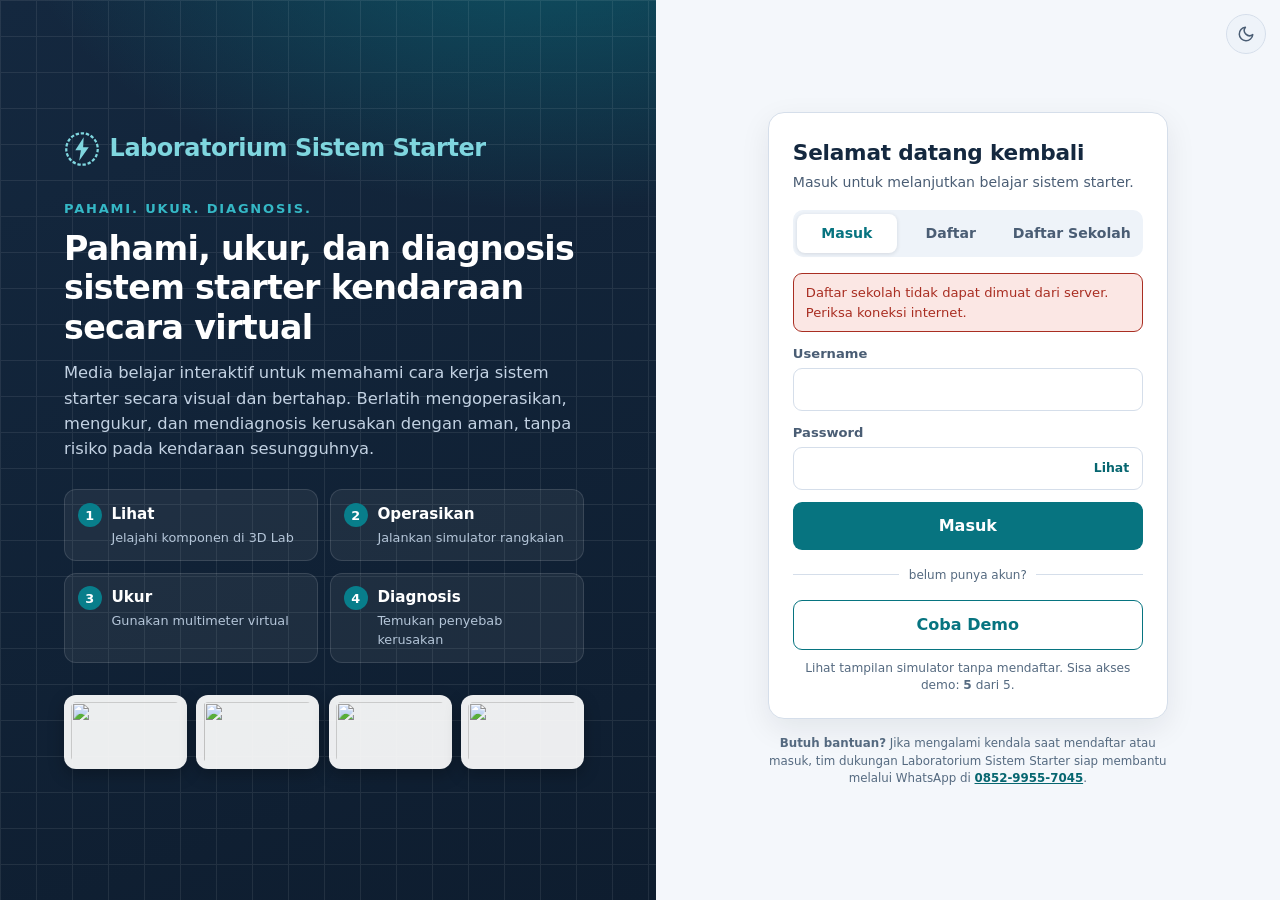
==== index.html @ 435d1c7f "Add files via upload" ====
<!DOCTYPE html>
<html lang="id">
<head>
    <meta charset="UTF-8">
    <meta name="viewport" content="width=device-width, initial-scale=1.0">
    <title>Laboratorium Sistem Starter — Platform Pembelajaran Sistem Kelistrikan Otomotif</title>
    <meta name="theme-color" content="#14283F">
    <link rel="icon" type="image/svg+xml" href="favicon.svg">
    <link rel="preload" href="fonts/inter-400.woff" as="font" type="font/woff" crossorigin>
    <link rel="preload" href="fonts/inter-700.woff" as="font" type="font/woff" crossorigin>
    <link rel="stylesheet" href="style.css">
    <script src="theme.js"></script>
    <script>
        /* GERBANG LOGIN: halaman simulator tidak tampil sebelum login.
           Sesi hanya berlaku di tab ini (sessionStorage) sehingga membuka link baru selalu meminta login. */
        (function () {
            var d = document.documentElement;
            d.style.visibility = 'hidden';
            var ok = false;
            try {
                var raw = sessionStorage.getItem('starterSim_auth_session_v1');
                var s = raw ? JSON.parse(raw) : null;
                ok = !!(s && s.userId);
            } catch (e) { ok = false; }
            if (ok) { d.style.visibility = ''; }
            else { location.replace('login.html'); }
        })();
    </script>
    <noscript><style>html{visibility:visible!important}</style><meta http-equiv="refresh" content="0;url=login.html"></noscript>
</head>
<body>

<aside class="sidebar" id="sidebar">
    <div class="sidebar-header">
        <div class="logo-icon">
            <svg aria-hidden="true" focusable="false" width="32" height="32" viewBox="0 0 32 32"><circle cx="16" cy="16" r="14" fill="none" stroke="currentColor" stroke-width="2" stroke-dasharray="3 1.6"/><path d="M17.5 5.5 10 17h5l-1.5 9.5L22 14.5h-5z" fill="currentColor"/></svg>
        </div>
        <span class="logo-text">Laboratorium Sistem Starter</span>
    </div>
    <nav class="sidebar-nav">
        <div class="nav-section">
            <button class="nav-btn active" data-page="beranda" onclick="navigateTo('beranda')">
                <svg aria-hidden="true" focusable="false" width="20" height="20" viewBox="0 0 24 24" fill="none" stroke="currentColor" stroke-width="2"><path d="M3 9l9-7 9 7v11a2 2 0 01-2 2H5a2 2 0 01-2-2z"/><polyline points="9 22 9 12 15 12 15 22"/></svg>
                <span>Beranda</span>
            </button>
        </div>
        <div class="nav-section">
            <div class="nav-section-title">Utama</div>
            <button class="nav-btn" data-page="dashboard" onclick="navigateTo('dashboard')">
                <svg aria-hidden="true" focusable="false" width="20" height="20" viewBox="0 0 24 24" fill="none" stroke="currentColor" stroke-width="2"><rect x="3" y="3" width="7" height="7" rx="1"/><rect x="14" y="3" width="7" height="7" rx="1"/><rect x="14" y="14" width="7" height="7" rx="1"/><rect x="3" y="14" width="7" height="7" rx="1"/></svg>
                <span>Dashboard</span>
            </button>
            <button class="nav-btn" data-page="simulator" onclick="navigateTo('simulator')">
                <svg aria-hidden="true" focusable="false" width="20" height="20" viewBox="0 0 24 24" fill="none" stroke="currentColor" stroke-width="2"><rect x="2" y="3" width="20" height="14" rx="2"/><line x1="8" y1="21" x2="16" y2="21"/><line x1="12" y1="17" x2="12" y2="21"/></svg>
                <span>Simulator</span>
            </button>
            <button class="nav-btn" data-page="3d" onclick="navigateTo('3d')">
                <svg aria-hidden="true" focusable="false" width="20" height="20" viewBox="0 0 24 24" fill="none" stroke="currentColor" stroke-width="2"><path d="M21 16V8a2 2 0 00-1-1.73l-7-4a2 2 0 00-2 0l-7 4A2 2 0 003 8v8a2 2 0 001 1.73l7 4a2 2 0 002 0l7-4A2 2 0 0021 16z"/><polyline points="3.27 6.96 12 12.01 20.73 6.96"/><line x1="12" y1="22.08" x2="12" y2="12"/></svg>
                <span>3D Lab</span>
            </button>
        </div>
        <div class="nav-section">
            <div class="nav-section-title">Pembelajaran</div>
            <button class="nav-btn" data-page="materi" onclick="navigateTo('materi')">
                <svg aria-hidden="true" focusable="false" width="20" height="20" viewBox="0 0 24 24" fill="none" stroke="currentColor" stroke-width="2"><path d="M4 19.5A2.5 2.5 0 016.5 17H20"/><path d="M6.5 2H20v20H6.5A2.5 2.5 0 014 19.5v-15A2.5 2.5 0 016.5 2z"/></svg>
                <span>Materi</span>
            </button>
            <button class="nav-btn" data-page="praktik" onclick="navigateTo('praktik')">
                <svg aria-hidden="true" focusable="false" width="20" height="20" viewBox="0 0 24 24" fill="none" stroke="currentColor" stroke-width="2"><path d="M14.7 6.3a1 1 0 000 1.4l1.6 1.6a1 1 0 001.4 0l3.77-3.77a6 6 0 01-7.94 7.94l-6.91 6.91a2.12 2.12 0 01-3-3l6.91-6.91a6 6 0 017.94-7.94l-3.76 3.76z"/></svg>
                <span>Praktik</span>
            </button>
            <button class="nav-btn" data-page="diagnosis" onclick="navigateTo('diagnosis')">
                <svg aria-hidden="true" focusable="false" width="20" height="20" viewBox="0 0 24 24" fill="none" stroke="currentColor" stroke-width="2"><path d="M9 21h6"/><path d="M9 18h6"/><rect x="3" y="3" width="18" height="12" rx="2"/><line x1="12" y1="15" x2="12" y2="18"/></svg>
                <span>Diagnosis</span>
            </button>
            <button class="nav-btn" data-page="evaluasi" onclick="navigateTo('evaluasi')">
                <svg aria-hidden="true" focusable="false" width="20" height="20" viewBox="0 0 24 24" fill="none" stroke="currentColor" stroke-width="2"><path d="M22 11.08V12a10 10 0 11-5.93-9.14"/><polyline points="22 4 12 14.01 9 11.01"/></svg>
                <span>Evaluasi</span>
            </button>
            <button class="nav-btn" data-page="progres" onclick="navigateTo('progres')">
                <svg aria-hidden="true" focusable="false" width="20" height="20" viewBox="0 0 24 24" fill="none" stroke="currentColor" stroke-width="2"><polyline points="22 12 18 12 15 21 9 3 6 12 2 12"/></svg>
                <span>Progres</span>
            </button>
        </div>
        <div class="nav-section">
            <div class="nav-section-title">Referensi</div>
            <button class="nav-btn" data-page="jobsheet" onclick="navigateTo('jobsheet')">
                <svg aria-hidden="true" focusable="false" width="20" height="20" viewBox="0 0 24 24" fill="none" stroke="currentColor" stroke-width="2"><rect x="5" y="2" width="14" height="20" rx="2"/><line x1="9" y1="7" x2="15" y2="7"/><line x1="9" y1="11" x2="15" y2="11"/><line x1="9" y1="15" x2="13" y2="15"/></svg>
                <span>Job Sheet</span>
            </button>
            <button class="nav-btn" data-page="panduan" onclick="navigateTo('panduan')">
                <svg aria-hidden="true" focusable="false" width="20" height="20" viewBox="0 0 24 24" fill="none" stroke="currentColor" stroke-width="2"><circle cx="12" cy="12" r="10"/><path d="M9.1 9a3 3 0 015.8 1c0 2-3 3-3 3"/><line x1="12" y1="17" x2="12.01" y2="17"/></svg>
                <span>Panduan</span>
            </button>
            <button class="nav-btn" data-page="tentang" onclick="navigateTo('tentang')">
                <svg aria-hidden="true" focusable="false" width="20" height="20" viewBox="0 0 24 24" fill="none" stroke="currentColor" stroke-width="2"><circle cx="12" cy="12" r="10"/><line x1="12" y1="16" x2="12" y2="12"/><line x1="12" y1="8" x2="12.01" y2="8"/></svg>
                <span>Tentang</span>
            </button>
        </div>
    </nav>
    <div class="sidebar-footer">
        <button type="button" class="theme-toggle" data-theme-toggle aria-pressed="false" title="Beralih tema">
            <svg class="ico-moon" aria-hidden="true" focusable="false" width="18" height="18" viewBox="0 0 24 24" fill="none" stroke="currentColor" stroke-width="2" stroke-linecap="round" stroke-linejoin="round"><path d="M21 12.8A9 9 0 1111.2 3a7 7 0 009.8 9.8z"/></svg>
            <svg class="ico-sun" aria-hidden="true" focusable="false" width="18" height="18" viewBox="0 0 24 24" fill="none" stroke="currentColor" stroke-width="2" stroke-linecap="round" stroke-linejoin="round"><circle cx="12" cy="12" r="4"/><path d="M12 2v2M12 20v2M4.9 4.9l1.4 1.4M17.7 17.7l1.4 1.4M2 12h2M20 12h2M4.9 19.1l1.4-1.4M17.7 6.3l1.4-1.4"/></svg>
            <span class="theme-label">Tema terang</span>
        </button>
        <div id="au-account"></div>
    </div>
</aside>

<button class="sidebar-toggle" id="sidebarToggle" onclick="toggleSidebar()" aria-label="Toggle menu">
    <svg width="24" height="24" viewBox="0 0 24 24" fill="none" stroke="currentColor" stroke-width="2"><line x1="3" y1="12" x2="21" y2="12"/><line x1="3" y1="6" x2="21" y2="6"/><line x1="3" y1="18" x2="21" y2="18"/></svg>
</button>

<main class="main-content" id="mainContent">

    <!-- ===== BERANDA PAGE ===== -->
    <section class="page active" id="page-beranda">
        <div class="page-header">
            <span class="page-kicker">Beranda</span>
            <h1>Laboratorium Sistem Starter</h1>
            <p class="subtitle">Platform Pembelajaran Sistem Kelistrikan Otomotif</p>
        </div>
        <div id="hub-home"></div>
        <div class="info-box path-box">
                <h4>Jalur Belajar</h4>
                <div id="hub-path"></div>
        </div>
        <div class="beranda-grid">
            <div class="beranda-card" role="button" tabindex="0" onclick="navigateTo('3d')" onkeydown="cardKey(event,'3d')">
                <span class="card-tag">LIHAT</span>
                <div class="card-icon lab-icon" aria-hidden="true">
                    <svg width="48" height="48" viewBox="0 0 24 24" fill="none" stroke="currentColor" stroke-width="1.5"><path d="M21 16V8a2 2 0 00-1-1.73l-7-4a2 2 0 00-2 0l-7 4A2 2 0 003 8v8a2 2 0 001 1.73l7 4a2 2 0 002 0l7-4A2 2 0 0021 16z"/><polyline points="3.27 6.96 12 12.01 20.73 6.96"/><line x1="12" y1="22.08" x2="12" y2="12"/></svg>
                </div>
                <h3>3D Lab</h3>
                <p>Putar, bongkar (exploded), dan potong (cutaway) komponen starter dalam tampilan tiga dimensi.</p>
                <span class="card-go" aria-hidden="true">Buka <svg width="14" height="14" viewBox="0 0 24 24" fill="none" stroke="currentColor" stroke-width="2.5"><polyline points="9 18 15 12 9 6"/></svg></span>
            </div>
            <div class="beranda-card" role="button" tabindex="0" onclick="navigateTo('simulator')" onkeydown="cardKey(event,'simulator')">
                <span class="card-tag">OPERASIKAN</span>
                <div class="card-icon sim-icon" aria-hidden="true">
                    <svg width="48" height="48" viewBox="0 0 24 24" fill="none" stroke="currentColor" stroke-width="1.5"><rect x="2" y="3" width="20" height="14" rx="2"/><line x1="8" y1="21" x2="16" y2="21"/><line x1="12" y1="17" x2="12" y2="21"/></svg>
                </div>
                <h3>Simulator</h3>
                <p>Operasikan sistem starter secara interaktif. Lihat aliran arus, animasi komponen, dan panel instrumen.</p>
                <span class="card-go" aria-hidden="true">Buka <svg width="14" height="14" viewBox="0 0 24 24" fill="none" stroke="currentColor" stroke-width="2.5"><polyline points="9 18 15 12 9 6"/></svg></span>
            </div>
            <div class="beranda-card" role="button" tabindex="0" onclick="navigateTo('materi')" onkeydown="cardKey(event,'materi')">
                <span class="card-tag">PELAJARI</span>
                <div class="card-icon mat-icon" aria-hidden="true">
                    <svg width="48" height="48" viewBox="0 0 24 24" fill="none" stroke="currentColor" stroke-width="1.5"><path d="M4 19.5A2.5 2.5 0 016.5 17H20"/><path d="M6.5 2H20v20H6.5A2.5 2.5 0 014 19.5v-15A2.5 2.5 0 016.5 2z"/></svg>
                </div>
                <h3>Materi</h3>
                <p>14 modul pembelajaran tentang sistem starter dari komponen hingga troubleshooting.</p>
                <span class="card-go" aria-hidden="true">Buka <svg width="14" height="14" viewBox="0 0 24 24" fill="none" stroke="currentColor" stroke-width="2.5"><polyline points="9 18 15 12 9 6"/></svg></span>
            </div>
            <div class="beranda-card" role="button" tabindex="0" onclick="navigateTo('praktik')" onkeydown="cardKey(event,'praktik')">
                <span class="card-tag">UKUR</span>
                <div class="card-icon pra-icon" aria-hidden="true">
                    <svg width="48" height="48" viewBox="0 0 24 24" fill="none" stroke="currentColor" stroke-width="1.5"><path d="M14.7 6.3a1 1 0 000 1.4l1.6 1.6a1 1 0 001.4 0l3.77-3.77a6 6 0 01-7.94 7.94l-6.91 6.91a2.12 2.12 0 01-3-3l6.91-6.91a6 6 0 017.94-7.94l-3.76 3.76z"/></svg>
                </div>
                <h3>Praktik</h3>
                <p>Lakukan pemeriksaan komponen, voltage drop test, dan isi job sheet dengan multimeter virtual.</p>
                <span class="card-go" aria-hidden="true">Buka <svg width="14" height="14" viewBox="0 0 24 24" fill="none" stroke="currentColor" stroke-width="2.5"><polyline points="9 18 15 12 9 6"/></svg></span>
            </div>
            <div class="beranda-card" role="button" tabindex="0" onclick="navigateTo('diagnosis')" onkeydown="cardKey(event,'diagnosis')">
                <span class="card-tag">DIAGNOSIS</span>
                <div class="card-icon dia-icon" aria-hidden="true">
                    <svg width="48" height="48" viewBox="0 0 24 24" fill="none" stroke="currentColor" stroke-width="1.5"><circle cx="11" cy="11" r="7"/><line x1="21" y1="21" x2="16.65" y2="16.65"/><path d="M8 11h2l1-2 2 4 1-2h1"/></svg>
                </div>
                <h3>Diagnosis</h3>
                <p>Kerjakan kasus kerusakan nyata. Periksa, analisis bukti, lalu tentukan penyebab masalah.</p>
                <span class="card-go" aria-hidden="true">Buka <svg width="14" height="14" viewBox="0 0 24 24" fill="none" stroke="currentColor" stroke-width="2.5"><polyline points="9 18 15 12 9 6"/></svg></span>
            </div>
            <div class="beranda-card" role="button" tabindex="0" onclick="navigateTo('evaluasi')" onkeydown="cardKey(event,'evaluasi')">
                <span class="card-tag">EVALUASI</span>
                <div class="card-icon eva-icon" aria-hidden="true">
                    <svg width="48" height="48" viewBox="0 0 24 24" fill="none" stroke="currentColor" stroke-width="1.5"><path d="M22 11.08V12a10 10 0 11-5.93-9.14"/><polyline points="22 4 12 14.01 9 11.01"/></svg>
                </div>
                <h3>Evaluasi</h3>
                <p>Uji pemahaman dengan kuis pilihan ganda dan ujian akhir. Lihat skor dan pembahasan.</p>
                <span class="card-go" aria-hidden="true">Buka <svg width="14" height="14" viewBox="0 0 24 24" fill="none" stroke="currentColor" stroke-width="2.5"><polyline points="9 18 15 12 9 6"/></svg></span>
            </div>
        </div>
        <div class="beranda-info">
            <div class="info-box">
                <h4>Progress Belajar</h4>
                <div class="progress-bars">
                    <div class="progress-row"><span>Materi</span><div class="progress-track"><div class="progress-fill" id="prog-materi" style="width:0%"></div></div><span id="prog-materi-val">0%</span></div>
                    <div class="progress-row"><span>Praktik</span><div class="progress-track"><div class="progress-fill" id="prog-praktik" style="width:0%"></div></div><span id="prog-praktik-val">0%</span></div>
                    <div class="progress-row"><span>Diagnosis</span><div class="progress-track"><div class="progress-fill" id="prog-diagnosis" style="width:0%"></div></div><span id="prog-diagnosis-val">0%</span></div>
                    <div class="progress-row"><span>Quiz</span><div class="progress-track"><div class="progress-fill" id="prog-quiz" style="width:0%"></div></div><span id="prog-quiz-val">0%</span></div>
                </div>
            </div>
        </div>
    </section>

    <!-- ===== DASHBOARD PAGE ===== -->
    <section class="page" id="page-dashboard">
        <div id="au-dashboard"></div>
    </section>

    <!-- ===== SIMULATOR PAGE ===== -->
    <section class="page" id="page-simulator">
        <div class="sim-layout">
            <div class="sim-main">
                <div class="sim-toolbar">
                    <div class="tb-head">
                        <span class="page-kicker">Utama</span>
                        <h1>Simulator Sistem Starter</h1>
                        <p class="tb-sub">Putar kunci kontak, amati aliran arus, lalu ukur dengan multimeter.</p>
                    </div>
                    <div class="tb-actions">
                        <div class="tb-group" role="group" aria-label="Alat ukur">
                            <button class="btn-sm tb-primary" id="p3-multi-btn" onclick="window.Phase3 && window.Phase3.toggleLab()" title="Buka / tutup Multimeter Virtual"><svg aria-hidden="true" width="16" height="16" viewBox="0 0 24 24" fill="none" stroke="currentColor" stroke-width="2" stroke-linecap="round" stroke-linejoin="round"><path d="M13 2L3 14h9l-1 8 10-12h-9l1-8z"/></svg><span>MULTI</span></button>
                            <button class="btn-sm tb-primary p4-diag-btn" id="p4-diag-btn" onclick="window.Phase4 && window.Phase4.toggleLab()" title="Buka / tutup Lab Diagnosis &amp; Troubleshooting"><svg aria-hidden="true" width="16" height="16" viewBox="0 0 24 24" fill="none" stroke="currentColor" stroke-width="2" stroke-linecap="round" stroke-linejoin="round"><circle cx="11" cy="11" r="7"/><line x1="21" y1="21" x2="16.65" y2="16.65"/></svg><span>DIAG</span></button>
                        </div>
                        <div class="tb-group" role="group" aria-label="Latihan">
                            <button class="btn-sm tb-warn" onclick="toggleFaultPanel()" title="Pasang kerusakan untuk latihan diagnosa"><svg aria-hidden="true" width="16" height="16" viewBox="0 0 24 24" fill="none" stroke="currentColor" stroke-width="2" stroke-linecap="round" stroke-linejoin="round"><path d="M10.29 3.86L1.82 18a2 2 0 001.71 3h16.94a2 2 0 001.71-3L13.71 3.86a2 2 0 00-3.42 0z"/><line x1="12" y1="9" x2="12" y2="13"/><line x1="12" y1="17" x2="12.01" y2="17"/></svg><span>Fault</span></button>
                            <button class="btn-sm" onclick="resetSimulation()" title="Kembalikan semua ke kondisi awal"><svg aria-hidden="true" width="16" height="16" viewBox="0 0 24 24" fill="none" stroke="currentColor" stroke-width="2" stroke-linecap="round" stroke-linejoin="round"><polyline points="1 4 1 10 7 10"/><path d="M3.51 15a9 9 0 102.13-9.36L1 10"/></svg><span>Reset</span></button>
                        </div>
                        <div class="tb-group tb-view" role="group" aria-label="Tampilan">
                            <label class="toggle-label" title="Tampilkan aliran arus listrik">
                                <input type="checkbox" id="showCurrentFlow" onchange="toggleCurrentFlow(this.checked)">
                                <span class="toggle-switch"></span>
                                Aliran arus
                            </label>
                            <details class="tb-more" id="tbMore">
                            <summary class="btn-sm" title="Fitur lanjutan: data teknis, rekam, log, debug">Lainnya <svg aria-hidden="true" width="12" height="12" viewBox="0 0 24 24" fill="none" stroke="currentColor" stroke-width="3"><polyline points="6 9 12 15 18 9"/></svg></summary>
                            <div class="tb-menu">
                                <div class="tb-row tb-row-toggle"><label class="toggle-label p2-toggle" title="Kurangi animasi (Reduce motion)"><input type="checkbox" id="p2-reduceMotion" onchange="window.Phase2 && window.Phase2.toggleReduceMotion(this.checked)"><span class="toggle-switch"></span>Kurangi gerak (matikan animasi berlebih)</label></div>
                                <div class="tb-row"><button class="btn-sm" id="dgPhotoBtn" onclick="window.DiagramPhotos && window.DiagramPhotos.toggle()" title="Ganti tampilan foto / skema" disabled>SKEMA</button><span>Ganti diagram foto / skema</span></div>
                                <div class="tb-row"><button class="btn-sm" id="p2-technical-btn" onclick="window.Phase2 && window.Phase2.toggleTechnical()" title="Technical Data panel">TECH</button><span>Panel data teknis</span></div>
                                <div class="tb-row"><button class="btn-sm" id="p2-display-btn" onclick="window.Phase2 && window.Phase2.toggleDisplayMode()" title="BASIC / TECHNICAL display mode">BASIC</button><span>Ganti mode tampilan dasar / teknis</span></div>
                                <div class="tb-row"><button class="btn-sm" id="p2-record-btn" onclick="window.Phase2 && (window.Phase2.recording ? window.Phase2.stopRecord() : window.Phase2.startRecord())" title="Start / Stop recording">REC</button><span>Rekam data simulasi</span></div>
                                <div class="tb-row"><button class="btn-sm" id="p2-export-btn" onclick="window.Phase2 && window.Phase2.exportCSV()" title="Export CSV" disabled>CSV</button><span>Ekspor rekaman ke berkas CSV</span></div>
                                <div class="tb-row"><button class="btn-sm" id="p2-log-btn" onclick="window.Phase2 && window.Phase2.toggleLog()" title="Event log">LOG</button><span>Catatan kejadian</span></div>
                                <div class="tb-row"><button class="btn-sm" id="p2-debug-btn" onclick="window.Phase2 && window.Phase2.toggleDebug()" title="Debug panel">DEBUG</button><span>Panel debug (untuk guru)</span></div>
                            </div>
                        </details>
                        </div>
                    </div>
                </div>

                <details class="sim-guide" id="sim-guide">
                    <summary>Panduan singkat — mulailah di sini</summary>
                    <ol>
                        <li>Putar kunci ke <b>START</b> untuk melihat urutan kerja starter (relay &rarr; solenoid &rarr; pinion &rarr; cranking).</li>
                        <li>Klik <b>MULTI</b> untuk membuka multimeter dan mengukur tegangan/arus pada titik ukur.</li>
                        <li>Klik <b>Fault</b>, centang kerusakan, lalu <b>Terapkan</b> untuk berlatih diagnosa berdasarkan gejala.</li>
                        <li>Klik <b>Reset</b> untuk mengembalikan semua ke kondisi awal.</li>
                    </ol>
                    <p class="hub-muted">Fitur lanjutan (TECH, REC, CSV, LOG, DEBUG) ada di menu <b>Lainnya</b> pada toolbar.</p>
                </details>

                <div class="sim-diagram-area" id="simDiagramArea">
                    <!-- Kunci kontak: di sudut atas layar simulator -->
                <div class="ignition-control">
                    <h3>KUNCI KONTAK</h3>
                    <div class="ignition-knob-area">
                        <div class="ignition-ring" role="radiogroup" aria-label="Ignition switch position">
                            <div class="ignition-position" data-pos="OFF" role="radio" aria-checked="true" tabindex="0" onclick="setIgnition('OFF')" onkeydown="if(event.key==='Enter'||event.key===' ')setIgnition('OFF')">
                                <span class="pos-label">OFF</span>
                            </div>
                            <div class="ignition-position" data-pos="ON" role="radio" aria-checked="false" tabindex="0" onclick="setIgnition('ON')" onkeydown="if(event.key==='Enter'||event.key===' ')setIgnition('ON')">
                                <span class="pos-label">ON</span>
                            </div>
                            <div class="ignition-position" data-pos="START" role="radio" aria-checked="false" tabindex="0" onclick="setIgnition('START')" onkeydown="if(event.key==='Enter'||event.key===' ')setIgnition('START')">
                                <span class="pos-label">START</span>
                            </div>
                            <div class="ignition-indicator" id="ignIndicator"></div>
                        </div>
                    </div>
                    <button class="btn-ctrl btn-reset" onclick="resetSimulation()" title="Reset semua ke kondisi awal">
                        <svg width="14" height="14" viewBox="0 0 24 24" fill="none" stroke="currentColor" stroke-width="2"><polyline points="1 4 1 10 7 10"/><path d="M3.51 15a9 9 0 102.13-9.36L1 10"/></svg>
                        RESET
                    </button>
                </div>
                    <svg id="starterSVG" viewBox="0 0 900 520" xmlns="http://www.w3.org/2000/svg">
                        <defs>
                            <filter id="glow">
                                <feGaussianBlur stdDeviation="3" result="blur"/>
                                <feMerge><feMergeNode in="blur"/><feMergeNode in="SourceGraphic"/></feMerge>
                            </filter>
                            <filter id="glow-strong">
                                <feGaussianBlur stdDeviation="5" result="blur"/>
                                <feMerge><feMergeNode in="blur"/><feMergeNode in="SourceGraphic"/></feMerge>
                            </filter>
                            <linearGradient id="wireGrad" x1="0" y1="0" x2="1" y2="0">
                                <stop offset="0%" stop-color="#555"/>
                                <stop offset="50%" stop-color="#888"/>
                                <stop offset="100%" stop-color="#555"/>
                            </linearGradient>
                            <linearGradient id="wireActiveGrad" x1="0" y1="0" x2="1" y2="0">
                                <stop offset="0%" stop-color="#ff6d00"/>
                                <stop offset="50%" stop-color="#ffd740"/>
                                <stop offset="100%" stop-color="#ff6d00"/>
                            </linearGradient>
                            <linearGradient id="groundGrad" x1="0" y1="0" x2="0" y2="1">
                                <stop offset="0%" stop-color="#555"/>
                                <stop offset="100%" stop-color="#333"/>
                            </linearGradient>
                            <marker id="arrowOrange" markerWidth="8" markerHeight="6" refX="8" refY="3" orient="auto">
                                <polygon points="0 0, 8 3, 0 6" fill="#ffd740"/>
                            </marker>
                            <pattern id="hatch" patternUnits="userSpaceOnUse" width="8" height="8" patternTransform="rotate(45)">
                                <line x1="0" y1="0" x2="0" y2="8" stroke="#333" stroke-width="1"/>
                            </pattern>
                        </defs>

                        <!-- Background grid -->
                        <pattern id="grid" width="20" height="20" patternUnits="userSpaceOnUse">
                            <path d="M 20 0 L 0 0 0 20" fill="none" stroke="#ccd6e2" stroke-width="0.5"/>
                        </pattern>
                        <rect width="900" height="520" fill="url(#grid)"/>

                        <!-- === WIRES (drawn first, behind components) ===
                             Setiap kabel berujung TEPAT di terminal komponen (lingkaran kecil .dg-term).
                             Relay 4 kaki: 30 (umpan + dari fuse), 86 (+ kumparan dari kunci kontak),
                             85 (- kumparan ke massa), 87 (keluaran kontak ke terminal 50 selenoid). -->
                        <!-- Battery (+) -> Fuse IN (cabang tipis dari tiang positif) -->
                        <path id="wire-bat-fuse" class="wire positive-wire" d="M 142 80 L 200 80 L 200 170" fill="none" stroke="#555" stroke-width="3" stroke-linecap="round"/>
                        <!-- Fuse OUT -> Ignition IN -->
                        <path id="wire-fuse-ign" class="wire positive-wire" d="M 200 200 L 200 268 L 300 268" fill="none" stroke="#555" stroke-width="3" stroke-linecap="round"/>
                        <!-- Fuse OUT -> Relay kaki 30 (umpan kontak) -->
                        <path id="wire-fuse-relay" class="wire relay-feed-wire" d="M 200 220 L 445 220 L 445 310" fill="none" stroke="#555" stroke-width="3" stroke-linecap="round"/>
                        <!-- Ignition OUT -> Relay kaki 86 (+ kumparan) -->
                        <path id="wire-ign-relay" class="wire positive-wire" d="M 360 268 L 390 268 L 390 335 L 420 335" fill="none" stroke="#555" stroke-width="3" stroke-linecap="round"/>
                        <!-- Battery (+) -> Solenoid 30 (kabel utama tebal) -->
                        <path id="wire-bat-solenoid" class="wire thick-wire" d="M 142 100 L 142 62 L 645 62 L 645 245" fill="none" stroke="#555" stroke-width="5" stroke-linecap="round"/>
                        <!-- Relay kaki 87 -> Solenoid 50 (kontrol) -->
                        <path id="wire-relay-solenoid" class="wire relay-out-wire" d="M 500 335 L 540 335 L 540 300 L 585 300" fill="none" stroke="#555" stroke-width="3" stroke-linecap="round"/>
                        <!-- Solenoid C -> Starter motor (kabel tebal) -->
                        <path id="wire-solenoid-starter" class="wire thick-wire" d="M 655 305 L 700 305 L 700 330" fill="none" stroke="#555" stroke-width="5" stroke-linecap="round"/>
                        <!-- Jaringan massa: Battery (-) -> bus massa -> blok mesin -> sasis -->
                        <path id="wire-ground-bat" class="wire ground-wire" d="M 88 100 L 88 82 L 60 82 L 60 460 L 770 460" fill="none" stroke="#555" stroke-width="3" stroke-linecap="round"/>
                        <!-- Relay kaki 85 (- kumparan) -> massa -->
                        <path id="wire-ground-relay" class="wire ground-wire" d="M 445 380 L 445 460" fill="none" stroke="#555" stroke-width="3" stroke-linecap="round"/>
                        <!-- Solenoid G (massa kumparan) -> massa -->
                        <path id="wire-ground-solenoid" class="wire ground-wire" d="M 625 325 L 625 460" fill="none" stroke="#555" stroke-width="3" stroke-linecap="round"/>
                        <!-- Starter casing -> massa -->
                        <path id="wire-ground-starter" class="wire ground-wire" d="M 700 400 L 700 460" fill="none" stroke="#555" stroke-width="3" stroke-linecap="round"/>
                        <!-- Blok mesin -> sasis -->
                        <path id="wire-ground-chassis" class="wire ground-wire" d="M 850 460 L 880 460" fill="none" stroke="#555" stroke-width="3" stroke-linecap="round"/>
                        <!-- Titik cabang (junction) -->
                        <g class="junctions" fill="#555">
                            <circle cx="142" cy="80" r="3.5"/>
                            <circle cx="200" cy="220" r="3.5"/>
                            <circle cx="445" cy="460" r="3.5"/>
                            <circle cx="625" cy="460" r="3.5"/>
                            <circle cx="700" cy="460" r="3.5"/>
                        </g>

                        <!-- === CURRENT FLOW PARTICLES (hidden by default) === -->
                        <g id="currentFlowGroup" class="current-flow-group" style="display:none">
                            <g class="particle-seg" id="seg-control">
                                <circle class="flow-particle" r="3" fill="#ffd740" filter="url(#glow)">
                                    <animateMotion dur="1.2s" repeatCount="indefinite" path="M 142 100 L 142 80 L 200 80 L 200 170"/>
                                </circle>
                                <circle class="flow-particle" r="3" fill="#ffd740" filter="url(#glow)">
                                    <animateMotion dur="1s" repeatCount="indefinite" begin="0.3s" path="M 200 200 L 200 268 L 300 268"/>
                                </circle>
                                <circle class="flow-particle" r="3" fill="#ffd740" filter="url(#glow)">
                                    <animateMotion dur="1s" repeatCount="indefinite" begin="0.5s" path="M 360 268 L 390 268 L 390 335 L 420 335"/>
                                </circle>
                            </g>
                            <g class="particle-seg" id="seg-main">
                                <circle class="flow-particle" r="4" fill="#ff6d00" filter="url(#glow)">
                                    <animateMotion dur="1.5s" repeatCount="indefinite" begin="0.7s" path="M 142 100 L 142 62 L 645 62 L 645 245"/>
                                </circle>
                            </g>
                            <g class="particle-seg" id="seg-solenoid-control">
                                <circle class="flow-particle" r="3" fill="#ffd740" filter="url(#glow)">
                                    <animateMotion dur="1.4s" repeatCount="indefinite" begin="0.4s" path="M 200 220 L 445 220 L 445 310"/>
                                </circle>
                                <circle class="flow-particle" r="3" fill="#ffd740" filter="url(#glow)">
                                    <animateMotion dur="0.8s" repeatCount="indefinite" begin="0.6s" path="M 445 380 L 445 460"/>
                                </circle>
                                <circle class="flow-particle" r="3" fill="#ffd740" filter="url(#glow)">
                                    <animateMotion dur="1.2s" repeatCount="indefinite" begin="0.9s" path="M 500 335 L 540 335 L 540 300 L 585 300"/>
                                </circle>
                            </g>
                            <g class="particle-seg" id="seg-starter">
                                <circle class="flow-particle" r="4" fill="#ff6d00" filter="url(#glow)">
                                    <animateMotion dur="0.8s" repeatCount="indefinite" begin="1.1s" path="M 655 305 L 700 305 L 700 330"/>
                                </circle>
                            </g>
                        </g>

                        <!-- === BATTERY === -->
                        <g class="component clickable" id="comp-battery" data-component="battery" onclick="showComponentInfo('battery')">
                            <rect x="75" y="100" width="90" height="60" rx="6" fill="#e8eef6" stroke="currentColor" stroke-width="2"/>
                            <line x1="100" y1="118" x2="140" y2="118" stroke="currentColor" stroke-width="2" opacity="0.5"/>
                            <line x1="100" y1="132" x2="140" y2="132" stroke="currentColor" stroke-width="2" opacity="0.5"/>
                            <text x="120" y="127" text-anchor="middle" fill="currentColor" font-size="8" font-weight="bold">12V</text>
                            <circle class="dg-term terminal" cx="88" cy="100" r="4.5" fill="#448aff" stroke="#333" stroke-width="1"/>
                            <circle class="dg-term terminal" cx="142" cy="100" r="4.5" fill="#ff5252" stroke="#333" stroke-width="1"/>
                            <text class="term-label" x="78" y="95" text-anchor="end" fill="#448aff" font-size="8" font-weight="bold">-</text>
                            <text class="term-label" x="152" y="95" text-anchor="start" fill="#ff5252" font-size="8" font-weight="bold">+</text>
                            <text x="120" y="170" text-anchor="middle" fill="#465e78" font-size="10">BATTERY</text>
                            <circle class="status-dot" id="status-battery" cx="162" cy="108" r="5" fill="#16a164"/>
                        </g>

                        <!-- === FUSE === -->
                        <g class="component clickable" id="comp-fuse" data-component="fuse" onclick="showComponentInfo('fuse')">
                            <rect x="175" y="170" width="50" height="30" rx="4" fill="#e8eef6" stroke="currentColor" stroke-width="2"/>
                            <line x1="190" y1="185" x2="210" y2="185" stroke="#ffd740" stroke-width="2" stroke-linecap="round" id="fuseElement"/>
                            <circle class="dg-term terminal" cx="200" cy="170" r="4.5" fill="#ff5252" stroke="#333" stroke-width="1"/>
                            <circle class="dg-term terminal" cx="200" cy="200" r="4.5" fill="#ff5252" stroke="#333" stroke-width="1"/>
                            <text class="term-label" x="190" y="167" text-anchor="end" fill="#465e78" font-size="8" font-weight="bold">IN</text>
                            <text class="term-label" x="190" y="208" text-anchor="end" fill="#465e78" font-size="8" font-weight="bold">OUT</text>
                            <text x="232" y="188" fill="#465e78" font-size="10">FUSE</text>
                            <circle class="status-dot" id="status-fuse" cx="222" cy="173" r="5" fill="#16a164"/>
                        </g>

                        <!-- === IGNITION SWITCH === -->
                        <g class="component clickable" id="comp-ignition" data-component="ignition" onclick="showComponentInfo('ignition')">
                            <rect x="300" y="245" width="60" height="45" rx="6" fill="#e8eef6" stroke="currentColor" stroke-width="2"/>
                            <circle cx="320" cy="268" r="10" fill="none" stroke="#ffd740" stroke-width="2" id="ignKey"/>
                            <line x1="330" y1="268" x2="345" y2="268" stroke="#ffd740" stroke-width="2" stroke-linecap="round" id="ignKeyShaft"/>
                            <circle class="dg-term terminal" cx="300" cy="268" r="4.5" fill="#ff5252" stroke="#333" stroke-width="1"/>
                            <circle class="dg-term terminal" cx="360" cy="268" r="4.5" fill="#ffb300" stroke="#333" stroke-width="1"/>
                            <text class="term-label" x="296" y="262" text-anchor="end" fill="#465e78" font-size="8" font-weight="bold">IN</text>
                            <text class="term-label" x="364" y="262" text-anchor="start" fill="#465e78" font-size="8" font-weight="bold">OUT</text>
                            <text x="330" y="240" text-anchor="middle" fill="#465e78" font-size="10">IGNITION</text>
                            <text x="330" y="302" text-anchor="middle" fill="#ffd740" font-size="10" id="ignLabel">OFF</text>
                            <circle class="status-dot" id="status-ignition" cx="358" cy="248" r="5" fill="#ff5252"/>
                        </g>

                        <!-- === STARTER RELAY (4 kaki: 30, 86, 85, 87) === -->
                        <g class="component clickable" id="comp-relay" data-component="relay" onclick="showComponentInfo('relay')">
                            <rect x="430" y="320" width="60" height="50" rx="6" fill="#e8eef6" stroke="currentColor" stroke-width="2"/>
                            <line class="dg-term dg-stub" x1="445" y1="320" x2="445" y2="310" stroke="#333" stroke-width="2.5" stroke-linecap="round"/>
                            <line class="dg-term dg-stub" x1="430" y1="335" x2="420" y2="335" stroke="#333" stroke-width="2.5" stroke-linecap="round"/>
                            <line class="dg-term dg-stub" x1="445" y1="370" x2="445" y2="380" stroke="#333" stroke-width="2.5" stroke-linecap="round"/>
                            <line class="dg-term dg-stub" x1="490" y1="335" x2="500" y2="335" stroke="#333" stroke-width="2.5" stroke-linecap="round"/>
                            <path d="M 445 335 Q 450 330 455 335 Q 460 340 455 345 Q 450 350 445 345 Q 440 340 445 335" fill="none" stroke="#ffd740" stroke-width="1.5" id="relayCoil"/>
                            <line x1="465" y1="335" x2="465" y2="355" stroke="#465e78" stroke-width="2" id="relayContact"/>
                            <circle cx="465" cy="333" r="3" fill="#465e78" id="relayContactTop"/>
                            <circle class="dg-term terminal" cx="445" cy="310" r="4.5" fill="#ff5252" stroke="#333" stroke-width="1"/>
                            <circle class="dg-term terminal" cx="420" cy="335" r="4.5" fill="#ffb300" stroke="#333" stroke-width="1"/>
                            <circle class="dg-term terminal" cx="445" cy="380" r="4.5" fill="#448aff" stroke="#333" stroke-width="1"/>
                            <circle class="dg-term terminal" cx="500" cy="335" r="4.5" fill="#ffb300" stroke="#333" stroke-width="1"/>
                            <text class="term-label" x="436" y="309" text-anchor="end" fill="#465e78" font-size="8" font-weight="bold">30</text>
                            <text class="term-label" x="413" y="329" text-anchor="end" fill="#465e78" font-size="8" font-weight="bold">86</text>
                            <text class="term-label" x="453" y="392" text-anchor="start" fill="#465e78" font-size="8" font-weight="bold">85</text>
                            <text class="term-label" x="507" y="329" text-anchor="start" fill="#465e78" font-size="8" font-weight="bold">87</text>
                            <text x="452" y="307" fill="#465e78" font-size="10">RELAY</text>
                            <circle class="status-dot" id="status-relay" cx="488" cy="323" r="5" fill="#ff5252"/>
                        </g>

                        <!-- === STARTER SOLENOID (terminal: 30, 50, C, G) === -->
                        <g class="component clickable" id="comp-solenoid" data-component="solenoid" onclick="showComponentInfo('solenoid')">
                            <rect x="585" y="245" width="70" height="80" rx="6" fill="#e8eef6" stroke="currentColor" stroke-width="2"/>
                            <ellipse cx="610" cy="285" rx="20" ry="30" fill="none" stroke="#ffd740" stroke-width="1.5" stroke-dasharray="4 3" id="solenoidCoil"/>
                            <rect x="630" y="275" width="18" height="12" rx="2" fill="#555" stroke="#465e78" stroke-width="1" id="solenoidPlunger"/>
                            <circle class="dg-term terminal" cx="645" cy="245" r="4.5" fill="#ff5252" stroke="#333" stroke-width="1"/>
                            <circle class="dg-term terminal" cx="585" cy="300" r="4.5" fill="#ffb300" stroke="#333" stroke-width="1"/>
                            <circle class="dg-term terminal" cx="655" cy="305" r="4.5" fill="#ff5252" stroke="#333" stroke-width="1"/>
                            <circle class="dg-term terminal" cx="625" cy="325" r="4.5" fill="#448aff" stroke="#333" stroke-width="1"/>
                            <text class="term-label" x="645" y="258" text-anchor="middle" fill="#465e78" font-size="8" font-weight="bold">30</text>
                            <text class="term-label" x="578" y="294" text-anchor="end" fill="#465e78" font-size="8" font-weight="bold">50</text>
                            <text class="term-label" x="662" y="300" text-anchor="start" fill="#465e78" font-size="8" font-weight="bold">C</text>
                            <text class="term-label" x="633" y="337" text-anchor="start" fill="#465e78" font-size="8" font-weight="bold">G</text>
                            <text x="585" y="238" fill="#465e78" font-size="10">SOLENOID</text>
                            <text x="620" y="318" text-anchor="middle" fill="#555" font-size="7" id="solenoidLabel">30  50  C  G</text>
                            <circle class="status-dot" id="status-solenoid" cx="573" cy="251" r="5" fill="#ff5252"/>
                        </g>

                        <!-- === STARTER MOTOR === -->
                        <g class="component clickable" id="comp-starter" data-component="starter" onclick="showComponentInfo('starter')">
                            <rect x="665" y="330" width="100" height="70" rx="10" fill="#e8eef6" stroke="currentColor" stroke-width="2"/>
                            <ellipse cx="715" cy="365" rx="38" ry="25" fill="none" stroke="currentColor" stroke-width="1.5" opacity="0.6"/>
                            <g id="armatureGroup">
                                <circle cx="715" cy="365" r="15" fill="none" stroke="#ffd740" stroke-width="1.5" id="armature"/>
                                <line x1="715" y1="350" x2="715" y2="380" stroke="#ffd740" stroke-width="1" class="armature-line"/>
                                <line x1="700" y1="365" x2="730" y2="365" stroke="#ffd740" stroke-width="1" class="armature-line"/>
                            </g>
                            <circle class="dg-term terminal" cx="700" cy="330" r="4.5" fill="#ff5252" stroke="#333" stroke-width="1"/>
                            <circle class="dg-term terminal" cx="700" cy="400" r="4.5" fill="#448aff" stroke="#333" stroke-width="1"/>
                            <text class="term-label" x="692" y="326" text-anchor="end" fill="#ff5252" font-size="8" font-weight="bold">+</text>
                            <text class="term-label" x="692" y="412" text-anchor="end" fill="#448aff" font-size="8" font-weight="bold">-</text>
                            <text x="712" y="325" fill="#465e78" font-size="10">STARTER MOTOR</text>
                            <circle class="status-dot" id="status-starter" cx="763" cy="338" r="5" fill="#ff5252"/>
                        </g>

                        <!-- === RING GEAR / FLYWHEEL === -->
                        <g class="component clickable" id="comp-flywheel" data-component="flywheel" onclick="showComponentInfo('flywheel')">
                            <g id="flywheelGroup">
                                <circle cx="810" cy="370" r="35" fill="none" stroke="#ff9100" stroke-width="3" id="flywheelOuter"/>
                                <circle cx="810" cy="370" r="28" fill="none" stroke="#ff9100" stroke-width="1" opacity="0.4"/>
                                <circle cx="810" cy="370" r="4" fill="#ff9100"/>
                                <!-- Teeth markers on flywheel -->
                                <g id="flywheelTeeth">
                                    <line x1="810" y1="335" x2="810" y2="340" stroke="#ff9100" stroke-width="2"/>
                                    <line x1="810" y1="400" x2="810" y2="405" stroke="#ff9100" stroke-width="2"/>
                                    <line x1="775" y1="370" x2="780" y2="370" stroke="#ff9100" stroke-width="2"/>
                                    <line x1="840" y1="370" x2="845" y2="370" stroke="#ff9100" stroke-width="2"/>
                                    <line x1="785" y1="345" x2="788" y2="348" stroke="#ff9100" stroke-width="2"/>
                                    <line x1="832" y1="392" x2="835" y2="395" stroke="#ff9100" stroke-width="2"/>
                                    <line x1="785" y1="395" x2="788" y2="392" stroke="#ff9100" stroke-width="2"/>
                                    <line x1="832" y1="348" x2="835" y2="345" stroke="#ff9100" stroke-width="2"/>
                                </g>
                            </g>
                            <text x="810" y="420" text-anchor="middle" fill="#465e78" font-size="9">FLYWHEEL</text>
                        </g>

                        <!-- === PINION GEAR (digambar setelah flywheel agar terlihat berkait di atas ring gear) === -->
                        <g class="component clickable" id="comp-pinion" data-component="pinion" onclick="showComponentInfo('pinion')">
                            <g id="pinionGroup">
                                <circle cx="760" cy="370" r="12" fill="#e8eef6" stroke="#16a164" stroke-width="2" id="pinionGear"/>
                                <!-- Gear teeth -->
                                <g id="pinionTeeth">
                                    <rect x="755" y="355" width="10" height="4" rx="1" fill="#16a164"/>
                                    <rect x="755" y="381" width="10" height="4" rx="1" fill="#16a164"/>
                                    <rect x="744" y="365" width="4" height="10" rx="1" fill="#16a164"/>
                                    <rect x="772" y="365" width="4" height="10" rx="1" fill="#16a164"/>
                                </g>
                            </g>
                            <text x="760" y="405" text-anchor="middle" fill="#465e78" font-size="9">PINION</text>
                        </g>

                        <!-- === CRANKSHAFT / ENGINE === -->
                        <g class="component clickable" id="comp-engine" data-component="engine" onclick="showComponentInfo('engine')">
                            <rect x="770" y="430" width="80" height="50" rx="8" fill="#e8eef6" stroke="#ff9100" stroke-width="2"/>
                            <text x="810" y="455" text-anchor="middle" fill="#ff9100" font-size="10" font-weight="bold">ENGINE</text>
                            <text x="810" y="470" text-anchor="middle" fill="#465e78" font-size="8" id="engineStateLabel">OFF</text>
                            <circle class="status-dot" id="status-engine" cx="848" cy="433" r="5" fill="#ff5252"/>
                            <circle class="dg-term terminal" cx="770" cy="460" r="4.5" fill="#448aff" stroke="#333" stroke-width="1"/>
                            <circle class="dg-term terminal" cx="850" cy="460" r="4.5" fill="#448aff" stroke="#333" stroke-width="1"/>
                        </g>

                        <!-- Wire from flywheel to engine -->
                        <line x1="810" y1="405" x2="810" y2="430" stroke="#555" stroke-width="3"/>

                        <!-- Ground symbol at battery -->
                        <g class="ground-symbol">
                            <line x1="45" y1="175" x2="75" y2="175" stroke="#555" stroke-width="3"/>
                            <line x1="50" y1="180" x2="70" y2="180" stroke="#555" stroke-width="2"/>
                            <line x1="55" y1="185" x2="65" y2="185" stroke="#555" stroke-width="1.5"/>
                        </g>

                        <!-- Ground symbol at chassis (sasis) -->
                        <g class="ground-symbol">
                            <line x1="880" y1="460" x2="880" y2="476" stroke="#555" stroke-width="2"/>
                            <line x1="868" y1="476" x2="892" y2="476" stroke="#555" stroke-width="3"/>
                            <line x1="872" y1="481" x2="888" y2="481" stroke="#555" stroke-width="2"/>
                            <line x1="876" y1="486" x2="884" y2="486" stroke="#555" stroke-width="1.5"/>
                            <text x="880" y="500" text-anchor="middle" fill="#465e78" font-size="8">SASIS</text>
                            <circle class="dg-term terminal" cx="880" cy="460" r="4.5" fill="#448aff" stroke="#333" stroke-width="1"/>
                        </g>

                        <!-- Phase 2: Fault break marks -->
                        <g class="p2-fault-mark" id="fuseBreakMark" style="display:none">
                            <text x="200" y="190" text-anchor="middle" fill="#ff5252" font-size="11" font-weight="bold">X</text>
                            <text x="200" y="176" text-anchor="middle" fill="#ff5252" font-size="8">FUSI PUTUS</text>
                        </g>
                        <g class="p2-fault-mark" id="relayBreakMark" style="display:none">
                            <text x="460" y="370" text-anchor="middle" fill="#ff5252" font-size="11" font-weight="bold">X</text>
                        </g>
                        <g class="p2-fault-mark" id="cableBreakMark" style="display:none">
                            <text x="645" y="154" text-anchor="middle" fill="#ff5252" font-size="11" font-weight="bold">X</text>
                            <text x="645" y="168" text-anchor="middle" fill="#ff5252" font-size="8">KABEL PUTUS</text>
                        </g>

                        <!-- Phase 2: Live voltage label on main wire -->
                        <text x="400" y="52" text-anchor="middle" fill="currentColor" font-size="10" font-weight="bold" id="p2-wireVoltageLabel">—</text>

                        <!-- Phase 3: Probe connection lines -->
                        <line id="p3-redLine" class="p3-probe-line p3-red-line" x1="0" y1="0" x2="0" y2="0" style="display:none"/>
                        <line id="p3-blackLine" class="p3-probe-line p3-black-line" x1="0" y1="0" x2="0" y2="0" style="display:none"/>

                        <!-- Phase 3: Measurement points (visible saat lab terbuka) -->
                        <g class="p3-measure-points" style="display:none">
                            <circle id="mp-batteryPositive"  class="mp-dot" data-mp="batteryPositive"  cx="142" cy="100" r="6"/>
                            <circle id="mp-batteryNegative"  class="mp-dot" data-mp="batteryNegative"  cx="88"  cy="100" r="6"/>
                            <circle id="mp-fuseInput"       class="mp-dot" data-mp="fuseInput"       cx="200" cy="170" r="6"/>
                            <circle id="mp-fuseOutput"      class="mp-dot" data-mp="fuseOutput"      cx="200" cy="200" r="6"/>
                            <circle id="mp-ignitionInput"   class="mp-dot" data-mp="ignitionInput"   cx="300" cy="268" r="6"/>
                            <circle id="mp-ignitionOutput"  class="mp-dot" data-mp="ignitionOutput"  cx="360" cy="268" r="6"/>
                            <circle id="mp-relayInput"      class="mp-dot" data-mp="relayInput"      cx="420" cy="335" r="6"/>
                            <circle id="mp-relayFeed"        class="mp-dot" data-mp="relayFeed"        cx="445" cy="310" r="6"/>
                            <circle id="mp-relayOutput"     class="mp-dot" data-mp="relayOutput"     cx="500" cy="335" r="6"/>
                            <circle id="mp-relayGround"     class="mp-dot" data-mp="relayGround"     cx="445" cy="380" r="6"/>
                            <circle id="mp-solenoidControl" class="mp-dot" data-mp="solenoidControl" cx="585" cy="300" r="6"/>
                            <circle id="mp-solenoidMain"    class="mp-dot" data-mp="solenoidMain"    cx="645" cy="245" r="6"/>
                            <circle id="mp-solenoidGround"  class="mp-dot" data-mp="solenoidGround"  cx="625" cy="325" r="6"/>
                            <circle id="mp-starterPositive" class="mp-dot" data-mp="starterPositive" cx="700" cy="330" r="6"/>
                            <circle id="mp-starterGround"   class="mp-dot" data-mp="starterGround"   cx="700" cy="400" r="6"/>
                            <circle id="mp-starterHousing"  class="mp-dot" data-mp="starterHousing"  cx="745" cy="400" r="6"/>
                            <circle id="mp-engineGround"    class="mp-dot" data-mp="engineGround"    cx="770" cy="460" r="6"/>
                            <circle id="mp-chassisGround"   class="mp-dot" data-mp="chassisGround"   cx="880" cy="460" r="6"/>
                            <text id="mp-redLabel" class="mp-label mp-red-label" x="120" y="115">🔴 RED → —</text>
                            <text id="mp-blackLabel" class="mp-label mp-black-label" x="310" y="120">⚫ COM → —</text>
                        </g>
                    </svg>
                </div>

                <details class="sim-legend" id="simLegend">
                    <summary>Legenda warna kabel &amp; status</summary>
                    <ul>
                        <li><i class="lg-line lg-pos"></i>Kabel positif (+)</li>
                        <li><i class="lg-line lg-gnd"></i>Massa (&minus;)</li>
                        <li><i class="lg-line lg-sig"></i>Sinyal kontrol</li>
                        <li><i class="lg-line lg-act"></i>Arus aktif</li>
                        <li><i class="lg-dot lg-ok"></i>Komponen normal</li>
                        <li><i class="lg-dot lg-bad"></i>Fault / OFF</li>
                    </ul>
                </details>
            </div>

            <!-- Side Panel -->
            <div class="sim-side">
                <!-- Instrument Panel -->
                <div class="instrument-panel">
                    <h3>Panel Instrumen</h3>
                    <div class="instrument-grid">
                        <div class="instrument" id="inst-voltage">
                            <div class="inst-label">BATERAI</div>
                            <div class="inst-value" id="dispVoltage">12.60 V</div>
                            <div class="inst-bar"><div class="inst-bar-fill" id="voltageBar" style="width:84%"></div></div>
                        </div>
                        <div class="instrument" id="inst-current">
                            <div class="inst-label">ARUS STARTER</div>
                            <div class="inst-value" id="dispCurrent">0 A</div>
                            <div class="inst-bar"><div class="inst-bar-fill bar-orange" id="currentBar" style="width:0%"></div></div>
                        </div>
                        <div class="instrument" id="inst-starterRPM">
                            <div class="inst-label">RPM STARTER</div>
                            <div class="inst-value" id="dispStarterRPM">0 RPM</div>
                            <div class="inst-bar"><div class="inst-bar-fill bar-green" id="starterRPMBar" style="width:0%"></div></div>
                        </div>
                        <div class="instrument" id="inst-engineRPM">
                            <div class="inst-label">RPM MESIN</div>
                            <div class="inst-value" id="dispEngineRPM">0 RPM</div>
                            <div class="inst-bar"><div class="inst-bar-fill bar-red" id="engineRPMBar" style="width:0%"></div></div>
                        </div>
                    </div>
                    <div class="status-display">
                        <div class="status-row">
                            <span class="status-key">SISTEM</span>
                            <span class="status-val" id="dispSystemStatus">OFF</span>
                        </div>
                        <div class="status-row">
                            <span class="status-key">BATERAI</span>
                            <span class="status-val" id="dispBatteryStatus">GOOD</span>
                        </div>
                        <div class="status-row">
                            <span class="status-key">RELAY</span>
                            <span class="status-val" id="dispRelayStatus">OFF</span>
                        </div>
                        <div class="status-row">
                            <span class="status-key">SOLENOID</span>
                            <span class="status-val" id="dispSolenoidStatus">OFF</span>
                        </div>
                        <div class="status-row">
                            <span class="status-key">PINION</span>
                            <span class="status-val" id="dispPinionStatus">DISENGAGED</span>
                        </div>
                    </div>
                </div>

                <!-- Component Info Panel -->
                <div class="component-info-panel" id="componentInfoPanel">
                    <h3>Informasi Komponen</h3>
                    <div class="comp-info-content" id="compInfoContent">
                        <p class="comp-info-hint">Klik komponen pada diagram untuk melihat informasi.</p>
                    </div>
                </div>

                <!-- Phase 2: Technical Data Panel -->
                <div class="panel p2-technical-panel" id="p2-technicalPanel" style="display:none">
                    <div class="panel-header">
                        <h3>Technical Data</h3>
                        <button class="btn-close" onclick="window.Phase2 && window.Phase2.toggleTechnical()" aria-label="Tutup panel Technical Data">&times;</button>
                    </div>
                    <div class="panel-body" id="p2-technicalContent">
                        <div class="tech-nodes">
                            <div class="tech-node"><span class="tn-label">Battery+</span> <span class="tn-val" id="p2-tn-batteryPositive">12.6V</span></div>
                            <div class="tech-node"><span class="tn-label">Ignition Out</span> <span class="tn-val" id="p2-tn-ignitionOutput">0V</span></div>
                            <div class="tech-node"><span class="tn-label">Relay In</span> <span class="tn-val" id="p2-tn-relayInput">0V</span></div>
                            <div class="tech-node"><span class="tn-label">Relay Out</span> <span class="tn-val" id="p2-tn-relayOutput">0V</span></div>
                            <div class="tech-node"><span class="tn-label">Solenoid Ctrl</span> <span class="tn-val" id="p2-tn-solenoidControl">0V</span></div>
                            <div class="tech-node"><span class="tn-label">Starter+</span> <span class="tn-val" id="p2-tn-starterPositive">0V</span></div>
                            <div class="tech-node"><span class="tn-label">Starter GND</span> <span class="tn-val" id="p2-tn-starterGround">0.0V</span></div>
                            <div class="tech-node"><span class="tn-label">Battery-</span> <span class="tn-val" id="p2-tn-batteryNegative">0.0V</span></div>
                        </div>
                        <div class="tech-drop">
                            <span>Positive drop:</span> <span id="p2-dropPos">0.00V</span> &nbsp;|&nbsp; Ground drop: <span id="p2-dropGnd">0.00V</span>
                        </div>
                    </div>
                </div>

                <!-- Phase 2: Data Graph -->
                <div class="panel p2-graph-panel" id="p2-graphPanel" style="display:none">
                    <div class="panel-header"><h3>Data Graph</h3></div>
                    <canvas id="p2-graphCanvas" width="340" height="120"></canvas>
                </div>

                <!-- Phase 2: Digital Gauges -->
                <div class="panel p2-gauges-panel" id="p2-gauges-panel">
                    <div class="panel-header"><h3>Indikator</h3></div>
                    <div class="p2-gauges-content" id="p2-gaugesContent"></div>
                </div>

                <!-- Phase 2: Event Log Panel -->
                <div class="panel p2-log-panel" id="p2-logPanel" style="display:none">
                    <div class="panel-header">
                        <h3>Event Log</h3>
                        <button class="btn-close" onclick="window.Phase2 && window.Phase2.clearLog()" aria-label="Bersihkan log kejadian">CLEAR</button>
                    </div>
                    <div class="panel-body p2-log-list" id="p2-logList"></div>
                </div>

                <!-- Phase 2: Debug Panel -->
                <div class="panel p2-debug-panel" id="p2-debugPanel" style="display:none">
                    <div class="panel-header"><h3>Debug</h3></div>
                    <div class="panel-body p2-debug-content" id="p2-debugContent">-</div>
                </div>
            </div>
        </div>

        <!-- Phase 3: Virtual Multimeter Lab -->
        <div class="p3-lab" id="p3-lab" style="display:none">
            <div class="p3-lab-header">
                <h3>Virtual Multimeter Lab</h3>
                <div class="p3-lab-actions">
                    <button class="btn-sm p3-act" onclick="window.Phase3 && window.Phase3.toggleFree()" title="Bypass guided steps">FREE MODE</button>
                    <button class="btn-sm p3-act" onclick="window.Phase3 && window.Phase3.resetMultimeter()" title="Reset multimeter, probe, history, worksheet">RESET MULTIMETER</button>
                    <button class="btn-sm p3-act" onclick="window.Phase3 && window.Phase3.closeLab()" title="Tutup lab" aria-label="Tutup lab">&times;</button>
                </div>
            </div>
            <div class="p3-lab-grid">
                <div class="p3-col p3-col-mm">
                    <div class="p3-mm" role="region" aria-label="Virtual multimeter">
                        <div class="p3-mm-display">
                            <div class="p3-mm-big">MULTIMETER</div>
                            <div class="p3-mm-reading" id="p3-mm-reading">0.00</div>
                            <div class="p3-mm-unit" id="p3-mm-unit">V DC</div>
                            <div class="p3-mm-bar" id="p3-mm-bar"></div>
                        </div>
                        <div class="p3-mm-modes">
                            <button class="p3-mode-btn" data-mm="V" onclick="window.Phase3&&window.Phase3.setMode('V')">V DC</button>
                            <button class="p3-mode-btn" data-mm="A" onclick="window.Phase3&&window.Phase3.setMode('A')">A DC</button>
                            <button class="p3-mode-btn" data-mm="OHM" onclick="window.Phase3&&window.Phase3.setMode('OHM')">&Omega;</button>
                            <button class="p3-mode-btn" data-mm="CONT" onclick="window.Phase3&&window.Phase3.setMode('CONT')">CONTINUITY</button>
                            <button class="p3-mode-btn" data-mm="DROP" onclick="window.Phase3&&window.Phase3.setMode('DROP')">V DROP</button>
                        </div>
                        <div class="p3-mm-options">
                            <label class="p3-opt"><input type="checkbox" id="p3-sound" checked onchange="window.Phase3&&window.Phase3.toggleSound(this.checked)"> Sound</label>
                            <label class="p3-opt"><input type="checkbox" id="p3-autoRange" checked onchange="window.Phase3&&window.Phase3.setAutoRange(this.checked)"> AUTO</label>
                        </div>
                        <div class="p3-mm-probes">
                            <div class="p3-probe p3-probe-red">
                                <span class="p3-probe-dot red"></span>
                                <button class="btn-sm" id="p3-redPick" onclick="window.Phase3&&window.Phase3.selectProbe('red')">RED &rarr; <span id="p3-redNode">—</span></button>
                            </div>
                            <div class="p3-probe p3-probe-black">
                                <span class="p3-probe-dot black"></span>
                                <button class="btn-sm" id="p3-blackPick" onclick="window.Phase3&&window.Phase3.selectProbe('black')">COM &rarr; <span id="p3-blackNode">—</span></button>
                            </div>
                        </div>
                        <div class="p3-mm-action"><button class="btn-ctrl" onclick="window.Phase3&&window.Phase3.measure()">MEASURE</button></div>
                        <div class="p3-mm-feedback" id="p3-feedback"></div>
                    </div>
                </div>
                <div class="p3-col">
                    <div class="p3-panel">
                        <h4>Measurement Points</h4>
                        <div class="p3-node-list" id="p3-nodeList"></div>
                    </div>
                    <div class="p3-panel">
                        <h4>History <button class="btn-sm" onclick="window.Phase3&&window.Phase3.clearHistory()">CLEAR</button></h4>
                        <div class="p3-history" id="p3-historyBody"></div>
                    </div>
                </div>
                <div class="p3-col">
                    <div class="p3-panel">
                        <h4>Guided Practice &amp; Result</h4>
                        <div id="p3-practiceList"></div>
                        <div id="p3-guided"></div>
                    </div>
                    <div class="p3-panel">
                        <h4>Worksheet <button class="btn-sm" onclick="window.Phase3&&window.Phase3.clearWorksheet()">CLEAR</button><button class="btn-sm" onclick="window.Phase3&&window.Phase3.exportWorksheet()">EXPORT</button></h4>
                        <div class="p3-worksheet" id="p3-worksheetBody"></div>
                    </div>
                </div>
            </div>
        </div>

        <!-- Phase 3: Safety warning modal -->
        <div class="p3-modal" id="p3-safetyModal" style="display:none">
            <div class="p3-modal-inner">
                <h3>&#9888; Peringatan Keselamatan</h3>
                <p id="p3-safetyMsg">Matikan sumber listrik sebelum melakukan pengukuran resistance.</p>
                <div class="p3-modal-actions">
                    <button class="btn-ctrl p3-btn-warn" onclick="window.Phase3&&window.Phase3.confirmSafety()">MATIKAN SISTEM</button>
                    <button class="btn-ctrl" onclick="window.Phase3&&window.Phase3.cancelSafety()">CANCEL</button>
                </div>
            </div>
        </div>

        <!-- Phase 4: Advanced Diagnostic & Troubleshooting Lab -->
        <div class="p4-lab" id="p4-lab">
            <div class="p4-lab-header">
                <h3>Phase 4 &mdash; Diagnostic &amp; Troubleshooting Lab</h3>
                <div class="p3-lab-actions">
                    <span class="p4-mode-group" id="p4-modeGroup">
                        <label class="p4-mode"><input type="radio" name="p4-mode" value="GUIDED" onchange="window.Phase4&&window.Phase4.setMode(this.value)" checked> GUIDED</label>
                        <label class="p4-mode"><input type="radio" name="p4-mode" value="STANDARD" onchange="window.Phase4&&window.Phase4.setMode(this.value)"> STANDARD</label>
                        <label class="p4-mode"><input type="radio" name="p4-mode" value="FREE" onchange="window.Phase4&&window.Phase4.setMode(this.value)"> FREE</label>
                    </span>
                    <button class="btn-sm p3-act" onclick="window.Phase4&&(window.Phase4.getDebug()?window.Phase4.setDebug(false):window.Phase4.setDebug(true))" title="Toggle debug (internal)">DEBUG</button>
                    <button class="btn-sm p3-act" onclick="window.Phase4 && window.Phase4.closeLab()" title="Tutup lab" aria-label="Tutup lab">&times;</button>
                </div>
            </div>

            <div class="p4-lab-actions">
                <button class="btn-ctrl" onclick="window.Phase4 && window.Phase4.startDiagnosticCase()">START CASE</button>
                <button class="btn-ctrl" onclick="window.Phase4 && window.Phase4.startRandomCase()">NEW RANDOM CASE</button>
                <button class="btn-ctrl" onclick="window.Phase4 && window.Phase4.useHint()">HINT</button>
                <button class="btn-ctrl btn-reset" onclick="window.Phase4 && window.Phase4.resetDiagnosticCase()">RESET CASE</button>
            </div>

            <div class="p4-lab-grid">
                <div class="p4-panel p4-panel-wide">
                    <h4 class="p4-case-title" id="p4-caseTitle">Pilih mode lalu START CASE</h4>
                    <div class="p4-case-meta" id="p4-caseMeta">Pilih mode diagnosis lalu klik START CASE / NEW RANDOM CASE.</div>
                </div>

                <div class="p4-panel">
                    <h4>Inspeksi Awal &amp; Observation</h4>
                    <div class="p4-guided-list" id="p4-guidedList"></div>
                    <h4>Decision Tree</h4>
                    <div class="p4-tree-q" id="p4-treeQ"></div>
                    <div class="p4-tree-opts" id="p4-treeOpts"></div>
                </div>

                <div class="p4-panel">
                    <h4>Hipotesis</h4>
                    <div class="p4-hyp-build">
                        <select id="p4-hypComp" class="p4-select"></select>
                        <select id="p4-hypFault" class="p4-select"></select>
                    </div>
                    <div class="p4-hyp-actions">
                        <button class="btn-sm" id="p4-createHypBtn" onclick="window.Phase4&&window.Phase4.createHypothesis(document.getElementById('p4-hypComp').value, document.getElementById('p4-hypFault').value)">BUAT HIPOTESIS</button>
                        <button class="btn-sm" id="p4-diagSubmitBtn" onclick="window.Phase4&&window.Phase4.submitDiagnosis({component:document.getElementById('p4-hypComp').value, faultType:document.getElementById('p4-hypFault').value})">KIRIM DIAGNOSIS</button>
                    </div>
                    <div class="p4-hyp-list" id="p4-hypList"></div>
                </div>

                <div class="p4-panel">
                    <h4>Bukti Pengukuran (Evidence)</h4>
                    <div class="p4-evidence-body" id="p4-evidenceBody"></div>
                    <h4>Pengukuran Terakhir</h4>
                    <div class="p4-meas-body" id="p4-measBody"></div>
                    <div class="p4-conf-row">
                        <span class="p4-conf-label">Confidence: </span><span class="p4-conf-label" id="p4-confLabel">LOW</span>
                        <div class="p4-conf-track"><div class="p4-conf-bar" id="p4-confBar"></div></div>
                    </div>
                </div>

                <div class="p4-panel">
                    <h4>Hasil Diagnosis</h4>
                    <div class="p4-diag-out" id="p4-diagOut">&mdash;</div>
                    <h4>Repair</h4>
                    <div class="p4-repair-list" id="p4-repairList"></div>
                    <div class="p4-repair-detail" id="p4-repairDetail"></div>
                    <button class="btn-ctrl" id="p4-verifyBtn" onclick="window.Phase4 && window.Phase4.verifyRepair()">VERIFY REPAIR</button>
                </div>

                <div class="p4-panel">
                    <h4>Skor</h4>
                    <div class="p4-score-body" id="p4-scoreBody"></div>
                </div>

                <div class="p4-panel">
                    <h4>Riwayat Sesi</h4>
                    <div class="p4-history-body" id="p4-historyBody"></div>
                </div>

                <div class="p4-panel p4-panel-wide">
                    <h4>Worksheet <button class="btn-sm" onclick="window.Phase4 && window.Phase4.fillWorkbook()">FILL</button><button class="btn-sm" onclick="window.Phase4 && window.Phase4.clearWorkbook()">CLEAR</button></h4>
                    <div class="p4-ws-grid">
                        <div class="p4-ws-field"><label>Customer Complaint</label><textarea id="p4ws-complaint" rows="2"></textarea></div>
                        <div class="p4-ws-field"><label>Symptom</label><textarea id="p4ws-symptom" rows="2"></textarea></div>
                        <div class="p4-ws-field"><label>Inspeksi</label><textarea id="p4ws-inspection" rows="2"></textarea></div>
                        <div class="p4-ws-field"><label>Hipotesis</label><textarea id="p4ws-hypothesis" rows="2"></textarea></div>
                        <div class="p4-ws-field"><label>Pengukuran</label><textarea id="p4ws-measurement" rows="2"></textarea></div>
                        <div class="p4-ws-field"><label>Evidence</label><textarea id="p4ws-evidence" rows="2"></textarea></div>
                        <div class="p4-ws-field"><label>Kesimpulan</label><textarea id="p4ws-conclusion" rows="2"></textarea></div>
                        <div class="p4-ws-field"><label>Repair</label><textarea id="p4ws-repair" rows="2"></textarea></div>
                        <div class="p4-ws-field"><label>Verification</label><textarea id="p4ws-verification" rows="2"></textarea></div>
                    </div>
                </div>

                <div class="p4-panel p4-panel-wide">
                    <h4>Activity Log</h4>
                    <div class="p4-log-body" id="p4-logBody"></div>
                </div>

                <div class="p4-panel p4-panel-wide">
                    <div class="p4-report" id="p4-report">
                        <h3>DIAGNOSTIC REPORT</h3>
                        <p class="p4-muted">Selesaikan sebuah kasus untuk melihat laporan.</p>
                    </div>
                </div>

                <div class="p4-panel p4-panel-wide" id="p4-debugPanel">
                    <h4>Debug</h4>
                    <div class="p4-debug-body" id="p4-debugBody"></div>
                </div>
            </div>
        </div>

        <!-- Fault Injection Panel (hidden by default) -->
        <div class="fault-panel" id="faultPanel">
            <div class="fault-panel-inner">
                <div class="fault-header">
                    <h3>Fault Injection</h3>
                    <button class="btn-close" onclick="toggleFaultPanel()" aria-label="Tutup panel Fault Injection">&times;</button>
                </div>
                <div class="fault-list">
                    <label class="fault-item"><input type="checkbox" class="fault-check" data-fault="weakBattery"> Weak Battery</label>
                    <label class="fault-item"><input type="checkbox" class="fault-check" data-fault="dischargedBattery"> Discharged Battery</label>
                    <label class="fault-item"><input type="checkbox" class="fault-check" data-fault="looseTerminal"> Loose Battery Terminal</label>
                    <label class="fault-item"><input type="checkbox" class="fault-check" data-fault="openFuse"> Open Fuse</label>
                    <label class="fault-item"><input type="checkbox" class="fault-check" data-fault="ignitionFailure"> Ignition Switch Failure</label>
                    <label class="fault-item"><input type="checkbox" class="fault-check" data-fault="relayFailure"> Starter Relay Failure</label>
                    <label class="fault-item"><input type="checkbox" class="fault-check" data-fault="solenoidFailure"> Solenoid Failure</label>
                    <label class="fault-item"><input type="checkbox" class="fault-check" data-fault="openCable"> Open Positive Cable</label>
                    <label class="fault-item"><input type="checkbox" class="fault-check" data-fault="poorGround"> Poor Ground</label>
                    <label class="fault-item"><input type="checkbox" class="fault-check" data-fault="starterMotorFailure"> Starter Motor Failure</label>
                </div>
                <div class="fault-actions">
                    <button class="btn-apply" onclick="applyFaults()">Apply Fault</button>
                    <button class="btn-random" onclick="applyRandomFault()">Random Fault</button>
                    <button class="btn-clear-fault" onclick="clearAllFaults()">Clear All</button>
                </div>
            </div>
        </div>
    </section>

    <!-- ===== 3D LAB PAGE (Phase 6) ===== -->
    <section class="page" id="page-3d">
        <div class="page-header">
            <span class="page-kicker">Utama</span>
            <h1>3D Lab</h1>
            <p class="subtitle">Putar, bongkar (exploded), dan potong (cutaway) komponen starter. Klik bagian mana pun untuk melihat fungsinya, atau jalankan kunci kontak untuk melihat aliran arus.</p>
        </div>

        <div id="p6-loading" class="p6-loading">
            <div class="p6-loading-card">
                <div class="p6-loading-title">INITIALIZING 3D LABORATORY</div>
                <div id="p6-loading-msg" class="p6-loading-msg">Loading scene...</div>
                <div class="p6-loading-bar"><div id="p6-loading-bar"></div></div>
                <button id="p6-loading-skip" class="btn-ctrl">[USE BASIC 2D MODE]</button>
            </div>
        </div>

        <div id="p6-lab" class="p6-lab" style="display:none">
            <div id="p6-canvas-wrap" class="p6-canvas-wrap">
                <div id="p6-canvas" class="p6-canvas"></div>
                <div id="p6-hud" class="p6-hud"></div>
                <div id="p6-fallback-note" class="p6-fallback-note" style="display:none">Mode 3D tidak tersedia di perangkat ini (WebGL). Beralih otomatis ke 2D technical visualization — semua fitur instruksional tetap tersedia.</div>
                <div id="p6-fallback-svg" class="p6-fallback-svg"></div>
                <div class="p6-cam-row">
                    <button id="p6-btn-fullscreen" class="btn-sm">FULLSCREEN</button>
                    <button id="p6-btn-labels" class="btn-sm" title="Ganti: label komponen terpilih → semua label → mati">LABEL: PILIHAN</button>
                </div>
            </div>
            <aside class="p6-side">
                <div class="p6-side-card">
                    <div class="p6-card-title">Komponen (klik untuk fokus)</div>
                    <div id="p6-components" class="p6-component-list"></div>
                </div>
                <div id="p6-info-panel" class="p6-side-card p6-info"></div>
            </aside>
        </div>

        <div class="p6-controls">
            <div class="p6-ctrl-group"><span class="p6-ctrl-label">TAMPILAN</span>
                <button id="p6-btn-normal" class="btn-ctrl">NORMAL</button>
                <button id="p6-btn-cutaway" class="btn-ctrl">CUTAWAY</button>
                <button id="p6-btn-exploded" class="btn-ctrl">EXPLODED</button>
            </div>
            <div class="p6-ctrl-group"><span class="p6-ctrl-label">SISTEM</span>
                <button id="p6-btn-electrical" class="btn-ctrl">ELECTRICAL</button>
                <button id="p6-btn-mechanical" class="btn-ctrl">MECHANICAL</button>
                <button id="p6-btn-combined" class="btn-ctrl">COMBINED</button>
                <button id="p6-btn-synced" class="btn-ctrl">SYNCHRONIZED</button>
            </div>
            <div class="p6-ctrl-group"><span class="p6-ctrl-label">MODE</span>
                <button id="p6-btn-teaching" class="btn-ctrl">TEACHING</button>
                <button id="p6-btn-explore" class="btn-ctrl">EXPLORE</button>
                <button id="p6-btn-pause3d" class="btn-ctrl">PAUSE 3D</button>
                <button id="p6-btn-pausesim" class="btn-ctrl">PAUSE SIM</button>
                <button id="p6-btn-reset" class="btn-ctrl">RESET</button>
            </div>
            <div class="p6-ctrl-group"><span class="p6-ctrl-label">PENGATURAN</span>
                <select id="p6-quality" class="p6-select" aria-label="Kualitas render">
                    <option value="LOW">QUALITY: LOW</option>
                    <option value="MEDIUM" selected>QUALITY: MEDIUM</option>
                    <option value="HIGH">QUALITY: HIGH</option>
                </select>
                <label class="p6-check"><input type="checkbox" id="p6-perf"> MODE HEMAT (PERFORMA)</label>
                <button id="p6-btn-sound" class="btn-sm">SUARA: OFF</button>
                <button id="p6-btn-debug" class="btn-sm">DEBUG</button>
            </div>
        </div>

        <div id="p6-teach" class="p6-teach" style="display:none">
            <div id="p6-teach-text" class="p6-teach-text"></div>
            <div class="p6-teach-btns">
                <button id="p6-teach-prev" class="btn-sm">← PREV</button>
                <button id="p6-teach-next" class="btn-sm">NEXT →</button>
                <button id="p6-teach-stop" class="btn-sm">STOP</button>
            </div>
        </div>

        <div id="p6-debug" class="p6-debug" style="display:none">Panel debug Phase 6. Periksa konsol browser untuk detail.</div>
    </section>

    <!-- ===== MATERI PAGE ===== -->
    <section class="page" id="page-materi">
        <div class="page-header">
            <span class="page-kicker">Pembelajaran</span>
            <h1>Materi Pembelajaran</h1>
            <p class="subtitle">14 Modul Sistem Starter Kendaraan</p>
        </div>
        <div id="hub-materi"></div>
        <div class="materi-grid" id="materiGrid" style="display:none"></div>

        <!-- Phase 5: Learning Lab (fitur lanjutan, tertutup) -->
        <details class="hub-legacy" data-lock="materi"><summary>Fitur lanjutan: Learning Lab terstruktur (modul, lesson &amp; praktik terbimbing)</summary>
        <div class="p5-section">
            <div class="page-header">
                <h2>Learning Lab (Fase 5)</h2>
                <p class="subtitle">Pembelajaran terstruktur: modul &rarr; lesson &rarr; praktik terbimbing &rarr; penilaian</p>
            </div>
            <div id="lrn-dashboard"></div>
            <div id="lrn-module"></div>
            <div id="lrn-lesson"></div>
            <div id="lrn-practice"></div>
        </div>
        </details>
    </section>

    <!-- ===== HALAMAN BACA MATERI ===== -->
    <section class="page" id="page-materi-baca">
        <div id="hub-reader"></div>
    </section>

    <!-- ===== PRAKTIK PAGE ===== -->
    <section class="page" id="page-praktik">
        <div class="page-header">
            <span class="page-kicker">Pembelajaran</span>
            <h1>Praktik</h1>
            <p class="subtitle">Simulasi Pemeriksaan dan Pengukuran</p>
        </div>
        <div class="praktik-list" id="praktikList"></div>
    </section>

    <!-- ===== DIAGNOSIS PAGE ===== -->
    <section class="page" id="page-diagnosis">
        <div class="page-header">
            <span class="page-kicker">Pembelajaran</span>
            <h1>Diagnosis</h1>
            <p class="subtitle">Studi kasus kerusakan sistem starter — periksa, analisis, tentukan penyebab</p>
        </div>
        <div id="hub-diag"></div>
        <div class="diagnosis-content" style="display:none">
            <div class="diag-case" id="diagCase">
                <h3 id="diagCaseTitle">Klik "New Case" untuk memulai</h3>
                <p id="diagCaseDesc"></p>
                <div id="diagChecks"></div>
            </div>
            <div class="diag-actions">
                <button class="btn-ctrl" onclick="newDiagnosisCase()">New Case</button>
                <button class="btn-ctrl" onclick="useHint()">Hint</button>
                <button class="btn-ctrl" onclick="submitDiagnosis()">Submit Diagnosis</button>
            </div>
            <div id="diagFeedback" class="diag-feedback"></div>
        </div>
    </section>

    <!-- ===== HALAMAN STUDI KASUS ===== -->
    <section class="page" id="page-diagnosis-kasus">
        <div id="hub-case"></div>
    </section>

    <!-- ===== EVALUASI PAGE ===== -->
    <section class="page" id="page-evaluasi">
        <div class="page-header">
            <span class="page-kicker">Pembelajaran</span>
            <h1>Evaluasi</h1>
            <p class="subtitle">Kuis pilihan ganda per kelompok materi dan ujian akhir</p>
        </div>
        <div id="hub-eval"></div>
        <div class="quiz-content" style="display:none">
            <div class="quiz-area" id="quizArea">
                <p>Klik "Mulai Quiz" untuk memulai evaluasi.</p>
            </div>
            <div class="quiz-actions">
                <button class="btn-ctrl" onclick="startQuiz()">Mulai Quiz</button>
                <button class="btn-ctrl" onclick="nextQuizQuestion()">Next</button>
            </div>
            <div id="quizFeedback" class="quiz-feedback"></div>
            <div class="quiz-score" id="quizScore"></div>
        </div>

        <!-- Phase 5: Assessment Center (fitur lanjutan) -->
        <details class="hub-legacy" data-lock="evaluasi"><summary>Fitur lanjutan: Assessment Center (kuis acak &amp; practical assessment)</summary>
        <div class="p5-section">
            <div id="p5-assessment"></div>
        </div>
        </details>
    </section>

    <!-- ===== HALAMAN KUIS ===== -->
    <section class="page" id="page-kuis">
        <div id="hub-quiz"></div>
    </section>

    <!-- ===== PROGRES PAGE ===== -->
    <section class="page" id="page-progres">
        <div class="page-header">
            <span class="page-kicker">Pembelajaran</span>
            <h1>Progres Belajar</h1>
            <p class="subtitle">Rekap kemajuan, pencapaian, laporan, dan sertifikat</p>
        </div>
        <div id="hub-progress"></div>
        <details class="hub-legacy" data-lock="progres"><summary>Data lanjutan: Learning Lab, pencapaian &amp; sertifikat</summary>
        <div id="p5-progress"></div>
        </details>
    </section>

    <!-- ===== JOB SHEET PAGE ===== -->
    <section class="page" id="page-jobsheet">
        <div class="page-header">
            <span class="page-kicker">Referensi</span>
            <h1>Job Sheet Digital</h1>
            <p class="subtitle">Lembar kerja praktik: tujuan, alat, keselamatan, dan hasil pengukuran</p>
        </div>
        <div id="hub-js-list"></div>
        <details class="hub-legacy" data-lock="jobsheet"><summary>Fitur lanjutan: Job Sheet Learning Lab (Fase 5)</summary>
        <div class="p5-section">
            <div id="p5-jobsheets"></div>
        </div>
        </details>
    </section>

    <!-- ===== HALAMAN DETAIL JOB SHEET ===== -->
    <section class="page" id="page-jobsheet-detail">
        <div id="hub-js-detail"></div>
    </section>

    <!-- ===== PANDUAN PAGE ===== -->
    <section class="page" id="page-panduan">
        <div class="page-header">
            <span class="page-kicker">Referensi</span>
            <h1>Panduan Penggunaan</h1>
            <p class="subtitle">Cara menggunakan setiap menu pada Simulator Sistem Starter</p>
        </div>
        <div id="hub-panduan"></div>
    </section>

    <!-- ===== TENTANG PAGE ===== -->
    <section class="page" id="page-tentang">
        <div class="page-header">
            <span class="page-kicker">Referensi</span>
            <h1>Tentang Simulator</h1>
            <p class="subtitle">Profil aplikasi, pengembang, dan lisensi</p>
        </div>
        <div class="tentang-content">
            <div class="tentang-box">
                <h3>Laboratorium Sistem Starter</h3>
                <p>Laboratorium Sistem Starter adalah platform pembelajaran sistem kelistrikan otomotif, dengan sistem starter sebagai modul pertama. Platform ini adalah media pembelajaran interaktif berbasis web yang membantu peserta didik memahami sistem starter kendaraan secara visual, bertahap, dan aman. Aplikasi ini menyatukan diagram rangkaian yang dapat dioperasikan, laboratorium 3D, multimeter virtual, latihan diagnosis kerusakan, serta materi dan evaluasi terstruktur dalam satu lingkungan belajar.</p>
                <p>Melalui simulator ini, peserta didik dapat mengoperasikan sistem, melakukan pengukuran, menganalisis data, dan menelusuri penyebab gangguan tanpa risiko terhadap peralatan maupun keselamatan kerja. Aplikasi dirancang untuk siswa SMK, mahasiswa, guru, instruktur, dan teknisi pemula, serta dapat dijalankan secara lokal tanpa bergantung pada pustaka eksternal.</p>
            </div>
            <div class="tentang-box">
                <h4>Alur Pembelajaran</h4>
                <p>Setiap fitur disusun mengikuti tahapan belajar berikut agar pemahaman konsep berkembang menjadi keterampilan diagnosis:</p>
                <p class="tentang-flow">Lihat &rarr; Pelajari &rarr; Operasikan &rarr; Ukur &rarr; Analisis &rarr; Diagnosis &rarr; Evaluasi</p>
            </div>
            <div class="tentang-box">
                <h4>Fitur Utama</h4>
                <ul>
                    <li><strong>Simulator rangkaian</strong> &mdash; diagram interaktif aki, fuse, kunci kontak, relay, selenoid, motor starter, hingga mesin, lengkap dengan aliran arus dan instrumen real-time.</li>
                    <li><strong>3D Lab</strong> &mdash; model tiga dimensi dengan mode cutaway dan exploded, animasi mekanis, serta tur Teaching, tersinkron dengan simulator.</li>
                    <li><strong>Multimeter virtual</strong> &mdash; latihan mengukur tegangan, hambatan, kontinuitas, dan voltage drop pada titik ukur nyata, dilengkapi aturan keselamatan kerja.</li>
                    <li><strong>Fault injection &amp; Diagnosis</strong> &mdash; simulasi kerusakan dan studi kasus troubleshooting dengan pemeriksaan bertahap, pembahasan, dan penilaian.</li>
                    <li><strong>Learning Hub</strong> &mdash; 14 modul materi, praktik, job sheet dengan penilaian otomatis, dan evaluasi berjenjang.</li>
                    <li><strong>Progres &amp; Dashboard</strong> &mdash; pemantauan capaian belajar terpadu, laporan yang dapat dicetak, serta pengelolaan sekolah, kelas, guru, dan siswa.</li>
                </ul>
            </div>
            <div class="tentang-box">
                <h4>Cara Penggunaan</h4>
                <ol>
                    <li><strong>Masuk</strong> menggunakan akun yang diberikan oleh sekolah atau administrator</li>
                    <li>Buka <strong>Materi</strong> untuk mempelajari konsep dan fungsi setiap komponen</li>
                    <li>Buka <strong>Simulator</strong>, putar kunci kontak ke posisi <strong>ON</strong>, lalu <strong>START</strong>, dan amati perubahan pada panel instrumen</li>
                    <li>Gunakan <strong>Fault</strong> dan <strong>Multimeter</strong> untuk melatih pengukuran dan penelusuran kerusakan</li>
                    <li>Jelajahi <strong>3D Lab</strong> untuk melihat struktur dan cara kerja komponen secara mendalam</li>
                    <li>Kerjakan <strong>Praktik</strong>, <strong>Job Sheet</strong>, dan studi kasus <strong>Diagnosis</strong></li>
                    <li>Ukur pemahaman melalui <strong>Evaluasi</strong>, lalu pantau capaian di halaman <strong>Progres</strong></li>
                </ol>
            </div>
            <div class="tentang-box">
                <h4>Pengembang</h4>
                <p class="tentang-dev"><strong>Wahyudin, S.Pd.</strong></p>
                <p>Perancang dan pengembang aplikasi. Simulator ini dikembangkan sebagai Tugas Karya Inovasi Pendidikan pada Mata Kuliah Seminar Pendidikan Profesi Guru, dengan tujuan menghadirkan media belajar sistem kelistrikan otomotif yang lebih mudah dipahami, aman dipraktikkan, dan terukur hasilnya.</p>
            </div>
            <div class="tentang-box">
                <h4>Lisensi</h4>
                <p><strong>Hak Cipta &copy; 2026 Wahyudin, S.Pd.</strong> Seluruh hak dilindungi.</p>
                <p>Aplikasi ini dikembangkan untuk keperluan pendidikan. Penggandaan, modifikasi, atau pendistribusian di luar keperluan pembelajaran memerlukan izin tertulis dari pengembang.</p>
            </div>
            <div class="tentang-box">
                <h4>Catatan</h4>
                <p>Nilai tegangan, arus, hambatan, dan putaran mesin pada simulator ini merupakan <strong>nilai simulasi pembelajaran</strong> dan bukan spesifikasi universal semua kendaraan. Untuk pekerjaan pada kendaraan sesungguhnya, ikuti selalu buku manual dan prosedur keselamatan kerja yang berlaku.</p>
            </div>
        </div>
    </section>
</main>

<script src="app.js"></script>
<script src="diagramPhotos.js"></script>
<script src="realtimeParameter.js"></script>
<script src="multimeter.js"></script>
<script src="diagcases.js"></script>
<script src="diagnosticLab.js"></script>
<script src="learningModules.js"></script>
<script src="learningLessons.js"></script>
<script src="learningQuestions.js"></script>
<script src="learningJobSheets.js"></script>
<script src="learningAssessment.js"></script>
<script src="three.min.js"></script>
<script src="visual3d.js"></script>
<script src="faultEngine.js"></script>
<script src="config.js"></script>
<script src="cloud.js"></script>
    <script src="instructorPlatform.js"></script>
<script src="learningHub-data.js"></script>
<script src="progressApi.js"></script>
<script src="learningHub.js"></script>
<script src="authUI.js"></script>
<script src="mobile-ui.js"></script>
</body>
</html>
---- style.css ----
/* Font lokal (subset Latin Inter, lisensi OFL) — lihat fonts/README.txt */
@font-face { font-family: 'Inter Local'; font-style: normal; font-weight: 400; font-display: swap; src: url('fonts/inter-400.woff') format('woff'); }
@font-face { font-family: 'Inter Local'; font-style: normal; font-weight: 500; font-display: swap; src: url('fonts/inter-500.woff') format('woff'); }
@font-face { font-family: 'Inter Local'; font-style: normal; font-weight: 600; font-display: swap; src: url('fonts/inter-600.woff') format('woff'); }
@font-face { font-family: 'Inter Local'; font-style: normal; font-weight: 700; font-display: swap; src: url('fonts/inter-700.woff') format('woff'); }
@font-face { font-family: 'Inter Local'; font-style: normal; font-weight: 800; font-display: swap; src: url('fonts/inter-800.woff') format('woff'); }

/* ============================================================
   STARTER SYSTEM SIMULATOR - Phase 1
   Modern Automotive Dashboard Theme
   ============================================================ */

:root {
    --bg-dark: #f0f4f9;
    --bg-panel: #ffffff;
    --bg-panel-2: #e9eef5;
    --bg-card: #e3eaf2;
    --border: #c8d3e0;
    --text-primary: #0e1c2c;
    --text-secondary: #465e77;
    --text-muted: #556A80;
    --accent: #0a9cb4;
    --accent-cyan: #0a9cb4;
    --accent-orange: #c78a00;
    --accent-green: #16a164;
    --accent-red: #e04545;
    --accent-purple: #b026c5;
    --accent-blue: #2f6fe0;
    --danger: #e04545;
    --success: #16a164;
    --warning: #c78a00;
}

/* ============================================================
   PROFESSIONAL THEME — DESIGN TOKENS
   "Professional Automotive Learning Lab"
   ------------------------------------------------------------
   Blok ini adalah sumber kebenaran tema. Variabel lama di atas
   (--bg-*, --text-*, --accent-*, --border) di-remap di sini agar
   seluruh komponen yang memakai var otomatis mengikuti palet baru.
   Permukaan gelap (3D/instrumen) tetap memakai token terpisah.
   ============================================================ */
:root {
    /* Palet inti */
    --color-navy: #14283F;
    --color-bg: #F4F7FB;
    --color-surface: #FFFFFF;
    --color-surface-2: #EEF3F9;
    --color-surface-3: #E3EBF4;
    --color-border: #D5DEEA;
    --color-border-strong: #B9C7D8;
    --color-text: #14283F;
    --color-text-2: #4A5D74;
    --color-text-3: #556A80;   /* kontras >= 4.5:1 di semua permukaan terang (sebelumnya #77879B, 3.0-3.7:1) */
    --color-teal: #077480;
    --color-teal-dark: #066670;
    --color-teal-soft: #E1F0F2;
    --color-success: #0A7048;
    --color-success-soft: #E3F6EC;
    --color-warning: #8A5A00;
    --color-warning-soft: #FBF0DA;
    --color-danger: #A92E22;
    --color-danger-soft: #FBE7E4;
    --color-info: #1F5FA8;

    /* Permukaan gelap (area instrumen / 3D Lab) */
    --color-instrument-bg: #10202F;
    --color-instrument-panel: #1A2029;
    --color-instrument-border: #2A3745;

    /* Tipografi */
    --font-sans: 'Inter Local', 'Segoe UI', Roboto, system-ui, -apple-system, sans-serif;
    --font-mono: 'Consolas', 'SFMono-Regular', 'Menlo', monospace;

    /* Skala spasi (basis 4px) */
    --space-1: 4px;
    --space-2: 8px;
    --space-3: 12px;
    --space-4: 16px;
    --space-5: 24px;
    --space-6: 32px;
    --space-7: 48px;

    /* Radius */
    --radius-sm: 6px;
    --radius-md: 10px;
    --radius-lg: 14px;
    --radius-pill: 999px;

    /* Bayangan halus */
    --shadow-xs: 0 1px 2px rgba(20, 40, 63, 0.06);
    --shadow-sm: 0 2px 6px rgba(20, 40, 63, 0.08);
    --shadow-md: 0 6px 18px rgba(20, 40, 63, 0.10);
    --shadow-lg: 0 14px 32px rgba(20, 40, 63, 0.14);

    /* Fokus & transisi */
    --ring: 0 0 0 3px rgba(8, 126, 139, 0.35);
    --transition-fast: 0.15s ease;
    --transition: 0.2s ease;

    /* ---- Remap variabel lama ke palet baru ---- */
    --bg-dark: var(--color-bg);
    --bg-panel: var(--color-surface);
    --bg-panel-2: var(--color-surface-2);
    --bg-card: var(--color-surface-3);
    --border: var(--color-border);
    --text-primary: var(--color-text);
    --text-secondary: var(--color-text-2);
    --text-muted: var(--color-text-3);
    --accent: var(--color-teal);
    --accent-cyan: var(--color-teal);
    --accent-orange: var(--color-warning);
    --accent-green: var(--color-success);
    --accent-red: var(--color-danger);
    --accent-purple: #6D5BB8;
    --accent-blue: var(--color-info);
    --danger: var(--color-danger);
    --success: var(--color-success);
    --warning: var(--color-warning);
}

* {
    margin: 0;
    padding: 0;
    box-sizing: border-box;
}

html {
    font-size: 16px;
    overflow-x: hidden;
}

body {
    font-family: var(--font-sans);
    background: var(--bg-dark);
    color: var(--text-primary);
    min-height: 100vh;
    display: flex;
    line-height: 1.5;
}

/* ============================================================
   SCROLLBAR
   ============================================================ */
::-webkit-scrollbar {
    width: 10px;
    height: 10px;
}
::-webkit-scrollbar-track {
    background: var(--bg-dark);
}
::-webkit-scrollbar-thumb {
    background: var(--border);
    border-radius: 5px;
}
::-webkit-scrollbar-thumb:hover {
    background: var(--text-muted);
}

/* ============================================================
   SIDEBAR
   ============================================================ */
.sidebar {
    width: 240px;
    min-width: 240px;
    background: var(--color-surface);
    border-right: 1px solid var(--color-border);
    display: flex;
    flex-direction: column;
    height: 100vh;
    position: sticky;
    top: 0;
    transition: transform 0.3s ease;
    z-index: 100;
}

.sidebar-header {
    display: flex;
    align-items: center;
    gap: 10px;
    padding: 18px;
    border-bottom: 1px solid var(--color-border);
}

.logo-icon {
    display: flex;
    align-items: center;
    justify-content: center;
    color: var(--color-teal);
}

.logo-text {
    font-size: 1.15rem;
    font-weight: 700;
    letter-spacing: 0.5px;
    color: var(--color-navy);
}

.sidebar-nav {
    flex: 1;
    display: flex;
    flex-direction: column;
    padding: 12px 10px 18px;
    gap: 2px;
    overflow-y: auto;
}

.nav-section {
    display: flex;
    flex-direction: column;
    gap: 2px;
}

.nav-section-title {
    padding: 14px 14px 6px;
    font-size: 0.68rem;
    font-weight: 700;
    letter-spacing: 0.12em;
    text-transform: uppercase;
    color: var(--color-text-3);
}

.nav-btn {
    display: flex;
    align-items: center;
    gap: 12px;
    padding: 10px 14px;
    background: transparent;
    border: none;
    border-radius: var(--radius-sm);
    color: var(--color-text-2);
    font-size: 0.92rem;
    font-weight: 500;
    cursor: pointer;
    transition: background var(--transition-fast), color var(--transition-fast);
    text-align: left;
    width: 100%;
    position: relative;
}

.nav-btn:hover {
    background: var(--color-surface-2);
    color: var(--color-text);
}

.nav-btn.active {
    background: var(--color-teal-soft);
    color: var(--color-teal-dark);
    box-shadow: inset 3px 0 0 var(--color-teal);
    font-weight: 600;
}

.nav-btn:focus-visible {
    outline: none;
    box-shadow: var(--ring);
}

.nav-btn svg {
    flex-shrink: 0;
}

.sidebar-footer {
    padding: 14px;
    border-top: 1px solid var(--color-border);
    display: flex;
    flex-direction: column;
    gap: 10px;
}

.level-badge {
    background: var(--color-surface-2);
    border: 1px solid var(--color-border);
    border-radius: var(--radius-sm);
    padding: 10px 12px;
    text-align: center;
}

.level-label {
    display: block;
    color: var(--color-text);
    font-weight: 700;
    font-size: 0.75rem;
    letter-spacing: 0.5px;
}

.level-desc {
    display: block;
    color: var(--color-text-3);
    font-size: 0.72rem;
    margin-top: 3px;
}

.sidebar-toggle {
    display: none;
    position: fixed;
    top: 12px;
    left: 12px;
    z-index: 200;
    background: var(--color-surface);
    border: 1px solid var(--color-border);
    border-radius: var(--radius-sm);
    color: var(--color-teal);
    padding: 8px 10px;
    cursor: pointer;
    box-shadow: var(--shadow-sm);
}

/* ============================================================
   MAIN CONTENT
   ============================================================ */
.main-content {
    flex: 1;
    padding: 28px 32px;
    min-width: 0;
    background: var(--color-bg);
}

.page {
    display: none;
    animation: fadeIn 0.3s ease;
}

.page.active {
    display: block;
}

@keyframes fadeIn {
    from { opacity: 0; transform: translateY(10px); }
    to { opacity: 1; transform: translateY(0); }
}

.page-header {
    margin-bottom: 24px;
}

.page-header h1 {
    font-size: 1.65rem;
    font-weight: 700;
    color: var(--color-navy);
    letter-spacing: -0.01em;
}

.subtitle {
    color: var(--text-secondary);
    font-size: 0.95rem;
    margin-top: 6px;
}

/* ============================================================
   BERANDA
   ============================================================ */
.beranda-grid {
    display: grid;
    grid-template-columns: repeat(3, minmax(0, 1fr));
    gap: 16px;
    margin-bottom: 24px;
}

.beranda-card {
    position: relative;
    --card-accent: var(--color-teal);
    border-top: 3px solid var(--card-accent);
    background: var(--color-surface);
    border: 1px solid var(--color-border);
    border-radius: var(--radius-lg);
    padding: 22px 20px;
    cursor: pointer;
    transition: transform var(--transition), box-shadow var(--transition), border-color var(--transition);
    text-align: center;
    box-shadow: var(--shadow-xs);
}

.beranda-card:hover {
    transform: translateY(-2px);
    border-color: var(--color-teal);
    box-shadow: var(--shadow-md);
}

.card-icon {
    display: flex;
    align-items: center;
    justify-content: center;
    width: 60px;
    height: 60px;
    margin: 0 auto 14px;
    border-radius: var(--radius-md);
    background: var(--color-surface-2);
    color: var(--color-teal);
}

.card-icon.lab-icon { background: var(--color-surface-2); color: #5B4BB5; }
.card-icon.sim-icon { background: var(--color-teal-soft); color: var(--color-teal); }
.card-icon.mat-icon { background: var(--color-surface-2); color: var(--color-info); }
.card-icon.pra-icon { background: var(--color-success-soft); color: var(--color-success); }
.card-icon.dia-icon { background: var(--color-danger-soft); color: var(--color-danger); }
.card-icon.eva-icon { background: var(--color-warning-soft); color: var(--color-warning); }

.beranda-card h3 {
    font-size: 1.05rem;
    margin-bottom: 6px;
    color: var(--color-navy);
}

.beranda-card p {
    font-size: 0.85rem;
    color: var(--color-text-2);
    line-height: 1.55;
}

.beranda-info {
    display: grid;
    grid-template-columns: 1fr 1fr;
    gap: 16px;
}

.info-box {
    background: var(--color-surface);
    border: 1px solid var(--color-border);
    border-radius: var(--radius-lg);
    padding: 20px;
    box-shadow: var(--shadow-xs);
}

.info-box h4 {
    margin-bottom: 16px;
    color: var(--color-navy);
    font-size: 0.85rem;
    letter-spacing: 0.06em;
    text-transform: uppercase;
}

.flow-steps {
    display: flex;
    flex-wrap: wrap;
    align-items: center;
    gap: 8px;
}

.step {
    background: var(--color-surface-2);
    border: 1px solid var(--color-border);
    padding: 7px 12px;
    border-radius: var(--radius-pill);
    font-size: 0.75rem;
    font-weight: 600;
    color: var(--color-text-2);
}

.step:first-child {
    border-color: var(--color-teal);
    color: var(--color-teal-dark);
    background: var(--color-teal-soft);
}

.step:last-child {
    border-color: var(--color-success);
    color: var(--color-success);
    background: var(--color-success-soft);
}

.arrow {
    color: var(--color-text-3);
    font-size: 1rem;
}

.progress-bars {
    display: flex;
    flex-direction: column;
    gap: 12px;
}

.progress-row {
    display: flex;
    align-items: center;
    gap: 10px;
    font-size: 0.85rem;
}

.progress-row > span:first-child {
    width: 80px;
    color: var(--color-text-2);
}

.progress-row > span:last-child {
    width: 45px;
    text-align: right;
    color: var(--color-teal-dark);
    font-weight: 600;
}

.progress-track {
    flex: 1;
    height: 8px;
    background: var(--color-surface-3);
    border-radius: var(--radius-pill);
    overflow: hidden;
}

.progress-fill {
    height: 100%;
    background: linear-gradient(90deg, var(--color-teal), var(--color-teal-dark));
    border-radius: var(--radius-pill);
    transition: width 0.5s ease;
}

/* ============================================================
   SIMULATOR LAYOUT
   ============================================================ */
.sim-layout {
    display: grid;
    grid-template-columns: 1fr 340px;
    gap: 16px;
    max-width: 1600px;
    margin: 0 auto;
}

.sim-main {
    display: flex;
    flex-direction: column;
    gap: 16px;
    min-width: 0;
}

.sim-toolbar {
    background: var(--bg-panel);
    border: 1px solid var(--border);
    border-radius: 12px;
    padding: 14px 18px;
    display: flex;
    align-items: center;
    justify-content: space-between;
    gap: 12px;
    flex-wrap: wrap;
}

.sim-toolbar h1 {
    font-size: 1.15rem;
    color: var(--text-primary);
    font-weight: 600;
}

/* teks hanya untuk pembaca layar */
.sr-only {
    position: absolute;
    width: 1px;
    height: 1px;
    padding: 0;
    margin: -1px;
    overflow: hidden;
    clip: rect(0, 0, 0, 0);
    white-space: nowrap;
    border: 0;
}

.beranda-card:focus-visible {
    outline: 2px solid var(--color-teal);
    outline-offset: 2px;
}

.toolbar-right {
    display: flex;
    align-items: center;
    gap: 10px;
    flex-wrap: wrap;
}

.toolbar-sep { width: 1px; height: 24px; background: var(--border); margin: 0 2px 0 4px; }
.toolbar-sep-lbl { font-size: .68rem; font-weight: 700; letter-spacing: .06em; color: var(--text-muted); }

/* grup tombol toolbar (Operasi / Tampilan & Data / Pengukuran) */
.toolbar-group {
    display: inline-flex;
    align-items: center;
    gap: 8px;
    flex-wrap: wrap;
    margin: 2px 0;
}

.toolbar-group + .toolbar-group::before {
    content: '';
    width: 1px;
    height: 22px;
    background: var(--border);
    margin-right: 8px;
}

.toolbar-group-lbl {
    font-size: .66rem;
    font-weight: 800;
    letter-spacing: .1em;
    text-transform: uppercase;
    color: var(--text-muted);
    margin-right: 2px;
    user-select: none;
}

.sim-guide { margin: .75rem 0; border: 1px solid var(--border); border-radius: 12px; background: var(--color-surface-2); overflow: hidden; }
.sim-guide > summary { cursor: pointer; padding: .55rem .9rem; font-weight: 700; font-size: .88rem; color: var(--text-primary); list-style: none; display: flex; align-items: center; gap: .45rem; }
.sim-guide > summary::before { content: '▸'; transition: transform .15s; color: var(--accent); }
.sim-guide[open] > summary::before { transform: rotate(90deg); }
.sim-guide[open] > summary { border-bottom: 1px solid var(--border); }
.sim-guide ol { margin: .6rem .9rem .2rem 1.1rem; display: grid; gap: .4rem; }
.sim-guide li { font-size: .87rem; line-height: 1.45; color: var(--color-text); }
.sim-guide .hub-muted { margin: .5rem .9rem .7rem; font-size: .8rem; }

.toggle-label {
    display: flex;
    align-items: center;
    gap: 8px;
    font-size: 0.85rem;
    color: var(--text-secondary);
    cursor: pointer;
    user-select: none;
}

.toggle-label input {
    position: absolute;
    opacity: 0;
    width: 1px;
    height: 1px;
    margin: 0;
}

.toggle-label input:focus-visible + .toggle-switch {
    outline: 2px solid var(--color-teal);
    outline-offset: 2px;
}

.toggle-switch {
    width: 40px;
    height: 20px;
    background: var(--bg-card);
    border: 1px solid var(--border);
    border-radius: 10px;
    position: relative;
    transition: all 0.3s;
}

.toggle-switch::after {
    content: '';
    width: 14px;
    height: 14px;
    background: var(--text-muted);
    border-radius: 50%;
    position: absolute;
    top: 2px;
    left: 3px;
    transition: all 0.3s;
}

.toggle-label input:checked + .toggle-switch {
    background: var(--color-teal-soft);
    border-color: var(--color-teal);
}

.toggle-label input:checked + .toggle-switch::after {
    left: 21px;
    background: var(--accent-cyan);
}

.btn-sm {
    background: var(--bg-card);
    border: 1px solid var(--border);
    color: var(--text-secondary);
    padding: 7px 14px;
    border-radius: 8px;
    font-size: 0.8rem;
    font-weight: 600;
    cursor: pointer;
    transition: all 0.2s;
}

.btn-sm:hover {
    border-color: var(--accent-cyan);
    color: var(--accent-cyan);
}

/* ============================================================
   SVG DIAGRAM
   ============================================================ */
.sim-diagram-area {
    background: var(--bg-panel);
    border: 1px solid var(--border);
    border-radius: 12px;
    overflow: hidden;
    position: relative;
}

.sim-diagram-area svg {
    width: 100%;
    height: auto;
    display: block;
    min-height: 420px;
}

.component {
    cursor: pointer;
    transition: filter 0.2s;
}

.component.clickable:hover {
    filter: drop-shadow(0 0 8px rgba(8, 126, 139, 0.45));
}

.component.active rect {
    stroke: var(--accent-orange) !important;
    stroke-width: 2.5 !important;
}

.status-dot {
    transition: all 0.3s;
}

/* Wire animation states */
.wire.active {
    stroke: var(--accent-orange) !important;
    stroke-width: 3.5 !important;
    filter: drop-shadow(0 0 4px rgba(255, 215, 64, 0.6));
}

.thick-wire.active {
    stroke: #ff6d00 !important;
    stroke-width: 6 !important;
    filter: drop-shadow(0 0 6px rgba(255, 109, 0, 0.6));
}

.ground-wire.active {
    stroke: #448aff !important;
    stroke-width: 3.5 !important;
}

/* Current flow particles */
.current-flow-group {
    pointer-events: none;
}

.current-flow-group .flow-particle {
    filter: url(#glow);
}

/* Armature rotation */
@keyframes spinArmature {
    from { transform: rotate(0deg); }
    to { transform: rotate(360deg); }
}

#armatureGroup.spinning #armature,
#armatureGroup.spinning .armature-line {
    transform-box: fill-box;
    transform-origin: center;
    animation: spinArmature 0.6s linear infinite;
}

/* Flywheel rotation */
@keyframes spinFlywheel {
    from { transform: rotate(0deg); }
    to { transform: rotate(360deg); }
}

#flywheelGroup.spinning {
    transform-box: fill-box;
    transform-origin: center;
    animation: spinFlywheel 1s linear infinite;
}

/* Pinion */
#pinionGroup.engaged {
    transform: translateX(14px);
    transition: transform 0.4s ease;
}

/* Ignition key */
#ignKey.rotated {
    transform: rotate(45deg);
    transform-box: fill-box;
    transform-origin: center;
}

/* Fault flash */
@keyframes faultFlash {
    0%, 100% { filter: none; }
    50% { filter: drop-shadow(0 0 10px rgba(255, 82, 82, 0.8)); }
}

.component.faulted {
    animation: faultFlash 1s ease infinite;
}

.component.faulted rect {
    stroke: var(--danger) !important;
}

.component.faulted ellipse {
    stroke: var(--danger) !important;
}

/* ============================================================
   FLASH MESSAGE
   ============================================================ */
.flash-msg {
    position: absolute;
    bottom: 16px;
    left: 50%;
    transform: translateX(-50%) translateY(20px);
    background: var(--bg-card);
    border: 1px solid var(--accent-cyan);
    color: var(--text-primary);
    padding: 10px 20px;
    border-radius: 8px;
    font-size: 0.88rem;
    max-width: 90%;
    opacity: 0;
    transition: all 0.3s ease;
    z-index: 20;
    box-shadow: 0 4px 16px rgba(0, 0, 0, 0.4);
    text-align: center;
}

.flash-msg.show {
    opacity: 1;
    transform: translateX(-50%) translateY(0);
}

.flash-msg.success {
    border-color: var(--accent-green);
    color: var(--accent-green);
}

.flash-msg.warning {
    border-color: var(--danger);
    color: var(--danger);
}

/* ============================================================
   CONTROL PANEL
   ============================================================ */
.control-panel {
    background: var(--bg-panel);
    border: 1px solid var(--border);
    border-radius: 12px;
    padding: 18px;
    display: flex;
    align-items: center;
    justify-content: space-between;
    gap: 16px;
    flex-wrap: wrap;
}

.ignition-control h3 {
    font-size: 0.85rem;
    color: var(--text-secondary);
    letter-spacing: 1px;
    margin-bottom: 10px;
    text-transform: uppercase;
}

.ignition-knob-area {
    display: flex;
    align-items: center;
}

.ignition-ring {
    display: flex;
    align-items: center;
    gap: 0;
    background: var(--bg-card);
    border: 1px solid var(--border);
    border-radius: 24px;
    padding: 4px;
    position: relative;
    overflow: hidden;
}

.ignition-position {
    padding: 12px 24px;
    cursor: pointer;
    transition: color 0.2s;
    text-align: center;
    z-index: 2;
    user-select: none;
    font-size: 0.9rem;
    font-weight: 600;
}

.ignition-position:hover {
    color: var(--text-primary);
}

.ignition-indicator {
    position: absolute;
    top: 4px;
    bottom: 4px;
    width: calc((100% - 8px) / 3);
    background: linear-gradient(135deg, var(--accent-cyan), var(--accent-blue));
    border-radius: 20px;
    transition: transform 0.3s ease;
    z-index: 1;
}

.ignition-indicator.pos-0 {
    transform: translateX(0);
}

.ignition-indicator.pos-1 {
    transform: translateX(100%);
}

.ignition-indicator.pos-2 {
    transform: translateX(200%);
}

.ignition-position.active {
    color: #fff;
}

.control-buttons {
    display: flex;
    gap: 10px;
}

.btn-ctrl {
    background: var(--bg-card);
    border: 1px solid var(--border);
    color: var(--text-primary);
    padding: 10px 18px;
    border-radius: 8px;
    font-size: 0.9rem;
    font-weight: 700;
    cursor: pointer;
    transition: all 0.2s;
    letter-spacing: 0.5px;
}

.btn-ctrl:hover {
    border-color: var(--accent-cyan);
    color: var(--accent-cyan);
}

.btn-reset {
    border-color: var(--danger);
    color: var(--danger);
    display: flex;
    align-items: center;
    gap: 8px;
}

.btn-reset:hover {
    background: var(--color-danger-soft);
    border-color: var(--danger);
    color: var(--danger);
}

/* ============================================================
   INSTRUMENT PANEL & SIDE PANEL
   ============================================================ */
.sim-side {
    display: flex;
    flex-direction: column;
    gap: 16px;
    min-width: 0;
}

.instrument-panel {
    background: var(--bg-panel);
    border: 1px solid var(--border);
    border-radius: 12px;
    padding: 16px;
}

.instrument-panel h3 {
    font-size: 0.9rem;
    color: var(--text-secondary);
    letter-spacing: 1px;
    margin-bottom: 14px;
    text-transform: uppercase;
}

.instrument-grid {
    display: grid;
    grid-template-columns: 1fr 1fr;
    gap: 10px;
    margin-bottom: 16px;
}

.instrument {
    background: var(--bg-card);
    border: 1px solid var(--border);
    border-radius: 10px;
    padding: 12px;
    text-align: center;
    position: relative;
    overflow: hidden;
}

.inst-label {
    font-size: 0.65rem;
    color: var(--text-muted);
    text-transform: uppercase;
    letter-spacing: 0.5px;
    margin-bottom: 6px;
}

.inst-value {
    font-size: 1.35rem;
    font-weight: 700;
    font-variant-numeric: tabular-nums;
    color: var(--accent-cyan);
    margin-bottom: 8px;
    white-space: nowrap;
    overflow: hidden;
    text-overflow: ellipsis;
}

#inst-current .inst-value {
    color: var(--accent-orange);
}

#inst-starterRPM .inst-value {
    color: var(--accent-green);
}

#inst-engineRPM .inst-value {
    color: var(--accent-red);
}

.inst-bar {
    height: 5px;
    background: var(--color-border);
    border-radius: 3px;
    overflow: hidden;
}

.inst-bar-fill {
    height: 100%;
    background: var(--accent-cyan);
    border-radius: 3px;
    transition: width 0.15s linear;
}

.inst-bar-fill.bar-orange {
    background: var(--accent-orange);
}

.inst-bar-fill.bar-green {
    background: var(--accent-green);
}

.inst-bar-fill.bar-red {
    background: var(--accent-red);
}

.status-display {
    display: flex;
    flex-direction: column;
    gap: 8px;
}

.status-row {
    display: flex;
    justify-content: space-between;
    align-items: center;
    padding: 8px 10px;
    background: var(--bg-card);
    border-radius: 8px;
    border-left: 3px solid var(--text-muted);
}

.status-row.active-row {
    border-left-color: var(--accent-cyan);
}

.status-row.success-row {
    border-left-color: var(--accent-green);
}

.status-row.fault-row {
    border-left-color: var(--danger);
}

.status-key {
    font-size: 0.8rem;
    color: var(--text-secondary);
    text-transform: uppercase;
    letter-spacing: 0.5px;
}

.status-val {
    font-size: 0.8rem;
    font-weight: 700;
    color: var(--text-primary);
}

/* ============================================================
   COMPONENT INFO PANEL
   ============================================================ */
.component-info-panel {
    background: var(--bg-panel);
    border: 1px solid var(--border);
    border-radius: 12px;
    padding: 16px;
    flex: 1;
}

.component-info-panel h3 {
    font-size: 0.9rem;
    color: var(--text-secondary);
    letter-spacing: 1px;
    margin-bottom: 14px;
    text-transform: uppercase;
}

.comp-info-hint {
    color: var(--text-muted);
    font-size: 0.85rem;
    text-align: center;
    padding: 20px 10px;
}

.comp-info-title {
    font-size: 1.05rem;
    font-weight: 700;
    color: var(--accent-cyan);
    margin-bottom: 8px;
    padding-bottom: 8px;
    border-bottom: 1px solid var(--border);
}

.comp-info-func {
    font-size: 0.85rem;
    color: var(--text-primary);
    margin-bottom: 10px;
    line-height: 1.5;
}

.comp-info-row {
    display: flex;
    justify-content: space-between;
    padding: 6px 0;
    border-bottom: 1px solid rgba(255, 255, 255, 0.04);
    font-size: 0.82rem;
}

.comp-info-row .row-key {
    color: var(--text-muted);
}

.comp-info-row .row-val {
    font-weight: 600;
    color: var(--text-primary);
}

.comp-info-row .row-val.good {
    color: var(--accent-green);
}

.comp-info-row .row-val.active {
    color: var(--accent-cyan);
}

.comp-info-row .row-val.fault {
    color: var(--danger);
}

/* ============================================================
   FAULT PANEL
   ============================================================ */
.fault-panel {
    position: fixed;
    top: 0;
    right: 0;
    height: 100vh;
    width: 380px;
    max-width: 100vw;
    background: var(--color-surface);
    border-left: 1px solid var(--color-border);
    z-index: 150;
    transform: translateX(100%);
    transition: transform 0.3s ease;
    box-shadow: var(--shadow-lg);
}

.fault-panel.open {
    transform: translateX(0);
}

.fault-panel-inner {
    display: flex;
    flex-direction: column;
    height: 100%;
    padding: 20px;
}

.fault-header {
    display: flex;
    justify-content: space-between;
    align-items: center;
    margin-bottom: 16px;
}

.fault-header h3 {
    color: var(--danger);
    font-size: 1.1rem;
    text-transform: uppercase;
    letter-spacing: 1px;
}

.btn-close {
    background: none;
    border: none;
    color: var(--text-secondary);
    font-size: 1.8rem;
    cursor: pointer;
    line-height: 1;
    padding: 0 4px;
}

.btn-close:hover {
    color: var(--danger);
}

.fault-list {
    display: flex;
    flex-direction: column;
    gap: 4px;
    overflow-y: auto;
    flex: 1;
}

.fault-item {
    display: flex;
    align-items: center;
    gap: 10px;
    padding: 10px 12px;
    background: var(--bg-card);
    border: 1px solid var(--border);
    border-radius: 8px;
    font-size: 0.88rem;
    cursor: pointer;
    transition: all 0.15s;
    user-select: none;
}

.fault-item:hover {
    border-color: var(--danger);
}

.fault-item input[type="checkbox"] {
    accent-color: var(--danger);
    width: 16px;
    height: 16px;
    cursor: pointer;
}

.fault-actions {
    display: flex;
    gap: 8px;
    margin-top: 16px;
    flex-wrap: wrap;
}

.btn-apply {
    flex: 1;
    background: var(--danger);
    border: none;
    color: #fff;
    padding: 12px;
    border-radius: 8px;
    font-weight: 700;
    cursor: pointer;
    transition: filter 0.2s;
}

.btn-apply:hover {
    filter: brightness(1.2);
}

.btn-random {
    flex: 1;
    background: var(--accent-purple);
    border: none;
    color: #fff;
    padding: 12px;
    border-radius: 8px;
    font-weight: 700;
    cursor: pointer;
    transition: filter 0.2s;
}

.btn-random:hover {
    filter: brightness(1.2);
}

.btn-clear-fault {
    width: 100%;
    background: var(--bg-card);
    border: 1px solid var(--border);
    color: var(--text-secondary);
    padding: 10px;
    border-radius: 8px;
    font-weight: 600;
    cursor: pointer;
    transition: all 0.2s;
}

.btn-clear-fault:hover {
    border-color: var(--success);
    color: var(--success);
}

/* ============================================================
   MATERI
   ============================================================ */
.materi-grid {
    display: grid;
    grid-template-columns: repeat(auto-fill, minmax(280px, 1fr));
    gap: 14px;
}

.materi-card {
    background: var(--bg-panel);
    border: 1px solid var(--border);
    border-radius: 12px;
    padding: 18px;
    transition: all 0.2s;
}

.materi-card:hover {
    border-color: var(--accent-cyan);
    transform: translateY(-2px);
}

.materi-num {
    font-size: 0.7rem;
    color: var(--accent-cyan);
    font-weight: 700;
    letter-spacing: 1px;
    margin-bottom: 6px;
}

.materi-card h3 {
    font-size: 1.05rem;
    margin-bottom: 8px;
    color: var(--text-primary);
}

.materi-card p {
    font-size: 0.83rem;
    color: var(--text-secondary);
    line-height: 1.5;
    margin-bottom: 12px;
}

.btn-materi-sim {
    background: transparent;
    border: 1px solid var(--accent-cyan);
    color: var(--accent-cyan);
    padding: 7px 14px;
    border-radius: 8px;
    font-size: 0.8rem;
    font-weight: 600;
    cursor: pointer;
    transition: all 0.2s;
}

.btn-materi-sim:hover {
    background: var(--color-teal-soft);
}

/* ============================================================
   PRAKTIK
   ============================================================ */
.praktik-list {
    display: flex;
    flex-direction: column;
    gap: 12px;
    max-width: 800px;
}

.praktik-card {
    background: var(--bg-panel);
    border: 1px solid var(--border);
    border-radius: 12px;
    padding: 18px;
    display: flex;
    justify-content: space-between;
    align-items: center;
    gap: 16px;
    cursor: pointer;
    transition: all 0.2s;
}

.praktik-card:hover {
    border-color: var(--accent-green);
}

.praktik-card .praktik-title {
    font-weight: 600;
    font-size: 1rem;
    color: var(--text-primary);
    display: flex;
    align-items: center;
    gap: 10px;
}

.praktik-card .praktik-num {
    color: var(--accent-green);
    font-weight: 700;
}

.praktik-status {
    font-size: 0.78rem;
    color: var(--text-muted);
    padding: 6px 12px;
    background: var(--bg-card);
    border-radius: 20px;
}

.praktik-status.completed {
    color: var(--accent-green);
    border: 1px solid var(--accent-green);
}

/* ============================================================
   DIAGNOSIS
   ============================================================ */
.diagnosis-content {
    max-width: 800px;
    background: var(--bg-panel);
    border: 1px solid var(--border);
    border-radius: 12px;
    padding: 24px;
}

.diag-case h3 {
    font-size: 1.2rem;
    color: var(--warning);
    margin-bottom: 12px;
}

.diag-case p {
    color: var(--text-secondary);
    line-height: 1.6;
    margin-bottom: 16px;
}

.diag-check-item {
    background: var(--bg-card);
    border: 1px solid var(--border);
    border-radius: 8px;
    padding: 12px 14px;
    margin-bottom: 8px;
    display: flex;
    align-items: center;
    gap: 10px;
    cursor: pointer;
    transition: all 0.15s;
}

.diag-check-item:hover {
    border-color: var(--accent-cyan);
}

.diag-actions {
    display: flex;
    gap: 10px;
    margin-top: 20px;
    flex-wrap: wrap;
}

.diag-feedback {
    margin-top: 20px;
    padding: 16px;
    background: var(--bg-card);
    border-radius: 8px;
    border-left: 3px solid var(--info, var(--accent-cyan));
    color: var(--text-secondary);
    font-size: 0.9rem;
    line-height: 1.6;
    display: none;
}

.diag-feedback.show {
    display: block;
    animation: fadeIn 0.3s;
}

.diag-feedback.success {
    border-left-color: var(--accent-green);
}

.diag-feedback.error {
    border-left-color: var(--danger);
}

/* ============================================================
   QUIZ
   ============================================================ */
.quiz-content {
    max-width: 800px;
}

.quiz-area {
    background: var(--bg-panel);
    border: 1px solid var(--border);
    border-radius: 12px;
    padding: 24px;
    color: var(--text-secondary);
}

.quiz-question {
    font-size: 1.1rem;
    color: var(--text-primary);
    margin-bottom: 20px;
}

.quiz-options {
    display: flex;
    flex-direction: column;
    gap: 10px;
}

.quiz-option {
    padding: 14px 16px;
    background: var(--bg-card);
    border: 1px solid var(--border);
    border-radius: 8px;
    cursor: pointer;
    transition: all 0.15s;
    font-size: 0.95rem;
    color: var(--text-primary);
}

.quiz-option:hover {
    border-color: var(--accent-cyan);
}

.quiz-option.selected {
    border-color: var(--accent-cyan);
    background: var(--color-teal-soft);
}

.quiz-option.correct {
    border-color: var(--accent-green);
    background: var(--color-success-soft);
}

.quiz-option.wrong {
    border-color: var(--danger);
    background: var(--color-danger-soft);
}

.quiz-actions {
    display: flex;
    gap: 10px;
    margin-top: 16px;
    flex-wrap: wrap;
}

.quiz-feedback {
    margin-top: 16px;
    padding: 14px;
    border-radius: 8px;
    font-size: 0.9rem;
    line-height: 1.5;
    display: none;
}

.quiz-feedback.show {
    display: block;
    animation: fadeIn 0.3s;
}

.quiz-feedback.correct {
    background: var(--color-success-soft);
    border: 1px solid var(--accent-green);
    color: var(--accent-green);
}

.quiz-feedback.wrong {
    background: var(--color-danger-soft);
    border: 1px solid var(--danger);
    color: var(--danger);
}

.quiz-score {
    margin-top: 16px;
    padding: 16px;
    background: var(--bg-panel);
    border-radius: 12px;
    border: 1px solid var(--border);
    display: none;
    text-align: center;
}

.quiz-score h3 {
    color: var(--accent-cyan);
    margin-bottom: 8px;
}

.quiz-score .score-value {
    font-size: 2.5rem;
    font-weight: 700;
    color: var(--text-primary);
}

/* ============================================================
   TENTANG
   ============================================================ */
.tentang-content {
    max-width: 800px;
    display: flex;
    flex-direction: column;
    gap: 16px;
}

.tentang-box {
    background: var(--bg-panel);
    border: 1px solid var(--border);
    border-radius: 12px;
    padding: 20px;
}

.tentang-box h3 {
    color: var(--accent-cyan);
    margin-bottom: 8px;
}

.tentang-box h4 {
    color: var(--text-primary);
    margin-bottom: 8px;
}

.tentang-box p {
    color: var(--text-secondary);
    line-height: 1.6;
}

.tentang-box ol {
    padding-left: 20px;
    color: var(--text-secondary);
    line-height: 2;
}

.sim-version {
    color: var(--accent-orange) !important;
    font-weight: 600;
}

.tentang-box p + p {
    margin-top: 10px;
}

.tentang-box ul {
    padding-left: 20px;
    color: var(--text-secondary);
    line-height: 1.7;
}

.tentang-box ul li + li {
    margin-top: 8px;
}

.tentang-box ul strong,
.tentang-box ol strong {
    color: var(--text-primary);
}

.tentang-box .tentang-flow {
    color: var(--accent-cyan);
    font-weight: 600;
    letter-spacing: 0.02em;
}

.tentang-box .tentang-dev {
    color: var(--text-primary);
    font-size: 1.1em;
}

.tentang-sub {
    color: var(--text-primary);
    font-size: 0.95em;
    margin: 16px 0 8px;
}

.tentang-license {
    display: grid;
    grid-template-columns: max-content 1fr;
    gap: 6px 16px;
    color: var(--text-secondary);
    line-height: 1.6;
}

.tentang-license dt {
    color: var(--text-primary);
    font-weight: 600;
}

@media (max-width: 600px) {
    .tentang-license {
        grid-template-columns: 1fr;
        gap: 2px;
    }
    .tentang-license dd {
        margin-bottom: 8px;
    }
}

/* ============================================================
   RESPONSIVE
   ============================================================ */
@media (max-width: 1200px) {
    .sim-layout {
        grid-template-columns: 1fr;
    }

    .sim-side {
        display: grid;
        grid-template-columns: 1fr 1fr;
    }
}

@media (max-width: 900px) {
    .sidebar {
        position: fixed;
        left: 0;
        top: 0;
        transform: translateX(-100%);
        width: 240px;
        box-shadow: var(--shadow-lg);
    }

    .sidebar.open {
        transform: translateX(0);
    }

    .sidebar-toggle {
        display: block;
    }

    .main-content {
        padding-top: 60px;
    }

    .beranda-info {
        grid-template-columns: 1fr;
    }
}

@media (max-width: 700px) {
    .sim-side {
        display: flex;
        flex-direction: column;
    }

    .instrument-grid {
        grid-template-columns: 1fr 1fr;
    }

    .sim-toolbar {
        flex-direction: column;
        align-items: flex-start;
    }

    .control-panel {
        flex-direction: column;
        align-items: stretch;
    }

    .ignition-control {
        display: flex;
        flex-direction: column;
        align-items: center;
    }

    .ignition-position {
        padding: 12px 18px;
    }

    .control-buttons {
        justify-content: center;
    }

    .flow-steps {
        flex-direction: column;
        align-items: flex-start;
    }

    .arrow {
        transform: rotate(90deg);
        padding-left: 8px;
    }

    html {
        font-size: 14px;
    }
}

@media (max-width: 480px) {
    .main-content {
        padding: 14px;
        padding-top: 56px;
    }

    .sim-layout {
        gap: 12px;
    }

    .sim-toolbar {
        padding: 12px;
    }

    .toolbar-right {
        width: 100%;
        gap: 6px;
    }

    .sim-diagram-area svg {
        min-height: 240px;
    }

    .instrument-grid {
        grid-template-columns: 1fr;
    }

    .ignition-position {
        padding: 10px 12px;
        font-size: 0.8rem;
    }

    .fault-panel {
        width: 100vw;
    }

    .beranda-grid {
        grid-template-columns: 1fr;
    }
}

/* ============================================================
   ACCESSIBILITY
   ============================================================ */
.nav-btn:focus-visible,
.btn-ctrl:focus-visible,
.btn-sm:focus-visible,
.quiz-option:focus-visible,
.ignition-position:focus-visible,
.sidebar-toggle:focus-visible,
.sim-guide > summary:focus-visible,
.btn-close:focus-visible,
.btn-apply:focus-visible,
.btn-random:focus-visible,
.btn-clear-fault:focus-visible,
.au-tab:focus-visible,
.au-btn:focus-visible,
.au-btn-sm:focus-visible,
.au-copy:focus-visible,
.dash-tab:focus-visible,
.dash-toolbar input:focus-visible,
.dash-toolbar select:focus-visible,
.dash-field input:focus-visible,
.dash-field select:focus-visible,
.p3-mode-btn:focus-visible,
.p6-select:focus-visible,
.p6-component-list button:focus-visible,
.hub-btn:focus-visible,
.hub-table a:focus-visible {
    outline: 2px solid var(--accent-cyan);
    outline-offset: 2px;
}

@media (prefers-reduced-motion: reduce) {
    *, *::before, *::after {
        animation-duration: 0.01ms !important;
        transition-duration: 0.01ms !important;
    }
}

/* ============================================================
   PHASE 2 — PARAMETER & VISUALISASI REAL-TIME
   ============================================================ */

/* ---- Toolbar Phase 2 ---- */
.toolbar-right .p2-toggle {
    font-size: 0.75rem;
}

/* ---- Timeline ---- */
.p2-timeline {
    background: var(--bg-panel);
    border: 1px solid var(--border);
    border-radius: 12px;
    padding: 10px 14px;
    margin-top: 12px;
}

.timeline-track {
    display: flex;
    gap: 4px;
}

.timeline-seg {
    flex: 1;
    text-align: center;
    padding: 6px 2px;
    font-size: 0.62rem;
    letter-spacing: 0.5px;
    color: var(--text-muted);
    background: var(--bg-card);
    border: 1px solid var(--border);
    border-radius: 6px;
    transition: all 0.25s;
    text-transform: uppercase;
}

.timeline-seg.active {
    color: #ffffff;
    background: var(--color-teal);
    border-color: var(--color-teal);
    box-shadow: var(--shadow-sm);
}

/* ---- Panel dasar ---- */
.panel {
    background: var(--bg-panel);
    border: 1px solid var(--border);
    border-radius: 12px;
    padding: 14px 16px;
    min-width: 0;
}

.panel-header {
    display: flex;
    align-items: center;
    justify-content: space-between;
    margin-bottom: 10px;
}

.panel-header h3 {
    font-size: 0.85rem;
    color: var(--text-secondary);
    letter-spacing: 1px;
    text-transform: uppercase;
}

.panel-body {
    font-size: 0.85rem;
    color: var(--text-secondary);
}

/* ---- Technical data panel ---- */
.tech-nodes {
    display: grid;
    grid-template-columns: 1fr 1fr;
    gap: 6px;
}

.tech-node {
    display: flex;
    justify-content: space-between;
    gap: 6px;
    background: var(--bg-card);
    border: 1px solid var(--border);
    border-radius: 8px;
    padding: 6px 10px;
    font-size: 0.75rem;
}

.tn-label {
    color: var(--text-muted);
}

.tn-val {
    color: var(--accent-cyan);
    font-family: 'Consolas', 'Courier New', monospace;
    font-weight: 600;
}

.tech-drop {
    margin-top: 10px;
    font-size: 0.75rem;
    color: var(--text-secondary);
    background: var(--bg-card);
    border: 1px solid var(--border);
    border-radius: 8px;
    padding: 8px 10px;
}

/* ---- Graph ---- */
.p2-graph-panel canvas {
    width: 100%;
    height: auto;
    display: block;
    border: 1px solid var(--border);
    border-radius: 8px;
    background: var(--bg-card);
}

/* ---- Event log ---- */
.p2-log-list {
    max-height: 180px;
    overflow-y: auto;
    display: flex;
    flex-direction: column;
    gap: 4px;
}

.p2-log-item {
    font-size: 0.72rem;
    font-family: 'Consolas', 'Courier New', monospace;
    color: var(--text-secondary);
    background: var(--bg-card);
    border-radius: 6px;
    padding: 5px 8px;
    border-left: 3px solid var(--accent-cyan);
}

.p2-log-item:nth-child(odd) {
    border-left-color: var(--accent-orange);
}

.p2-log-empty {
    font-size: 0.75rem;
    color: var(--text-muted);
    padding: 8px;
}

/* ---- Debug ---- */
.p2-debug-content {
    font-size: 0.72rem;
    font-family: 'Consolas', 'Courier New', monospace;
    color: var(--accent-orange);
    background: var(--bg-card);
    border: 1px solid var(--border);
    border-radius: 8px;
    padding: 8px 10px;
    word-break: break-all;
    line-height: 1.6;
}

/* ---- Gauges ---- */
.p2-gauges-content {
    display: grid;
    grid-template-columns: repeat(3, 1fr);
    gap: 10px;
}

.p2-gauge {
    background: var(--bg-card);
    border: 1px solid var(--border);
    border-radius: 10px;
    padding: 10px 8px;
    text-align: center;
}

.p2-gauge-face {
    width: 72px;
    height: 72px;
    margin: 0 auto 8px;
    border-radius: 50%;
    background:
        radial-gradient(circle at center, var(--bg-panel-2) 55%, var(--bg-card) 56%),
        conic-gradient(from 225deg,
            var(--accent-cyan) 0deg, var(--accent-green) 120deg,
            var(--accent-orange) 220deg, var(--danger) 300deg,
            var(--color-border-strong) 300deg, var(--color-border-strong) 360deg);
    position: relative;
    border: 1px solid var(--border);
}

.p2-gauge-needle {
    width: 3px;
    height: 30px;
    background: var(--text-primary);
    position: absolute;
    left: 50%;
    top: 50%;
    transform-origin: 50% 90%;
    border-radius: 2px;
    margin-left: -1.5px;
    transition: transform 0.15s linear;
}

.p2-gauge-needle::after {
    content: '';
    width: 6px;
    height: 6px;
    background: var(--accent-red);
    border-radius: 50%;
    position: absolute;
    left: 50%;
    bottom: -2px;
    margin-left: -3px;
}

.p2-gauge-meta {
    font-size: 0.68rem;
}

.p2-gauge-label {
    display: block;
    color: var(--text-muted);
    text-transform: uppercase;
    letter-spacing: 0.5px;
}

.p2-gauge-value {
    font-family: 'Consolas', 'Courier New', monospace;
    font-size: 1rem;
    color: var(--text-primary);
    font-weight: 700;
}

.p2-gauge-unit {
    color: var(--text-muted);
    margin-left: 2px;
}

/* ---- Fault break marks & voltage label ---- */
.p2-fault-mark {
    pointer-events: none;
}

#p2-wireVoltageLabel {
    pointer-events: none;
}

/* ---- Reduce motion (nisiatif pengguna) ---- */
body.reduce-motion *,
body.reduce-motion *::before,
body.reduce-motion *::after {
    animation: none !important;
    transition: none !important;
}

body.reduce-motion .p2-gauge-needle {
    transition: none !important;
}

/* ---- Mode TECHNICAL global ---- */
body.p2-technical-mode .tiny-only {
    display: inline;
}

/* ---- Responsive Phase 2 ---- */
@media (max-width: 700px) {
    .p2-gauges-content {
        grid-template-columns: repeat(3, 1fr);
        gap: 6px;
    }

    .tech-nodes {
        grid-template-columns: 1fr;
    }
}

@media (max-width: 480px) {
    .p2-gauges-content {
        grid-template-columns: 1fr;
    }

    .p2-gauge-face {
        width: 80px;
        height: 80px;
    }
}

/* ============================================================
   PHASE 3 — VIRTUAL MULTIMETER LAB
   ============================================================ */

/* ---- Lab container ---- */
.p3-lab {
    margin-top: 16px;
    background: var(--bg-panel, var(--color-surface-2));
    border: 1px solid var(--border, var(--color-border));
    border-radius: 14px;
    padding: 14px;
}

.p3-lab-header {
    display: flex;
    align-items: center;
    justify-content: space-between;
    flex-wrap: wrap;
    gap: 8px;
    margin-bottom: 12px;
}

.p3-lab-header h3 {
    margin: 0;
    color: var(--accent, #00d9ff);
}

.p3-lab-actions {
    display: flex;
    gap: 8px;
    flex-wrap: wrap;
}

.p3-lab-grid {
    display: grid;
    grid-template-columns: 340px 1fr 1fr;
    gap: 12px;
}

.p3-col {
    display: flex;
    flex-direction: column;
    gap: 12px;
    min-width: 0;
}

/* ---- Multimeter face ---- */
.p3-mm {
    background: var(--color-bg);
    border: 1px solid var(--color-border);
    border-radius: 14px;
    padding: 14px;
}

.p3-mm-display {
    background: var(--color-surface-2);
    border: 2px solid #c7d3e0;
    border-radius: 10px;
    padding: 10px 12px;
    margin-bottom: 10px;
    text-align: center;
}

.p3-mm-big {
    font-size: 0.7rem;
    letter-spacing: 2px;
    color: #2c6f9e;
    margin-bottom: 4px;
}

.p3-mm-reading {
    font-size: 2rem;
    font-weight: 700;
    font-family: 'Consolas', 'Courier New', monospace;
color: #0e9f63;
    min-height: 2.2em;
}

.p3-mm-unit {
    font-size: 0.8rem;
    color: var(--color-text-2);
    margin-top: 2px;
}

.p3-mm-bar {
    height: 6px;
    border-radius: 3px;
    background: linear-gradient(90deg, #0c9, #39ff9e) 0 0 / var(--lvl, 0%) 100% no-repeat #e6edf5;
    margin-top: 6px;
    overflow: hidden;
    transition: background-size 0.2s ease;
}

.p3-mm-bar.warn {
    background-image: linear-gradient(90deg, #ffb300, #ff5252);
}

/* ---- Mode buttons ---- */
.p3-mm-modes {
    display: grid;
    grid-template-columns: repeat(5, 1fr);
    gap: 6px;
    margin-bottom: 10px;
}

.p3-mode-btn {
    padding: 8px 4px;
    border: 1px solid var(--border, var(--color-border));
    border-radius: 8px;
    background: var(--color-surface-2);
    color: var(--color-text);
    font-weight: 700;
    cursor: pointer;
    font-size: 0.72rem;
}

.p3-mode-btn.active {
    background: var(--accent, #00d9ff);
    color: #08111f;
    border-color: var(--accent, #00d9ff);
}

.p3-mm-options {
    display: flex;
    gap: 14px;
    margin-bottom: 10px;
    font-size: 0.75rem;
    color: var(--color-text-2);
}

.p3-opt {
    display: inline-flex;
    align-items: center;
    gap: 5px;
    cursor: pointer;
}

/* ---- Probe slots ---- */
.p3-mm-probes {
    display: grid;
    grid-template-columns: 1fr 1fr;
    gap: 8px;
    margin-bottom: 10px;
}

.p3-probe {
    display: flex;
    align-items: center;
    gap: 7px;
    background: var(--color-surface-2);
    border: 1px solid var(--color-border);
    border-radius: 9px;
    padding: 8px;
}

.p3-probe.selected-probe {
    outline: 2px solid var(--accent, #00d9ff);
}

.p3-probe-dot {
    width: 12px;
    height: 12px;
    border-radius: 50%;
    flex: 0 0 auto;
}

.p3-probe-dot.red { background: #ff3b3b; box-shadow: 0 0 6px #ff3b3b; }
.p3-probe-dot.black { background: #222; border: 1px solid #555; }

.p3-probe button {
    width: 100%;
    text-align: left;
    font-size: 0.72rem;
}

.p3-mm-action {
    text-align: center;
    margin-bottom: 10px;
}

/* ---- Feedback area ---- */
.p3-mm-feedback {
    font-size: 0.78rem;
    color: var(--color-text-2);
    min-height: 34px;
    border-top: 1px dashed var(--color-border);
    padding-top: 8px;
}

.p3-mm-feedback.ok { color: #39ff9e; }
.p3-mm-feedback.warn { color: #ffb300; }
.p3-mm-feedback.err { color: #ff6b6b; }

/* ---- Panels ---- */
.p3-panel {
    background: var(--bg-panel, var(--color-surface-2));
    border: 1px solid var(--border, var(--color-border));
    border-radius: 12px;
    padding: 10px 12px;
}

.p3-panel h4 {
    margin: 0 0 8px;
    font-size: 0.85rem;
    color: #3a526a;
    display: flex;
    justify-content: space-between;
    align-items: center;
    gap: 6px;
}

.p3-node-list {
    display: flex;
    flex-wrap: wrap;
    gap: 6px;
}

.mp-btn {
    font-size: 0.7rem;
    padding: 4px 8px;
    border: 1px solid var(--color-border);
    border-radius: 999px;
    background: var(--color-bg);
    color: var(--color-text);
    cursor: pointer;
}

.mp-btn:hover { border-color: var(--accent, #00d9ff); }
.mp-btn.probe-red { border-color: #ff3b3b; color: #ff8a8a; }
.mp-btn.probe-black { border-color: #888; color: #ccc; }
.mp-btn.attached { background: var(--accent, #00d9ff); color: #08111f; }

/* ---- History ---- */
.p3-history {
    max-height: 220px;
    overflow-y: auto;
    display: flex;
    flex-direction: column;
    gap: 4px;
}

.hist-row {
    display: flex;
    justify-content: space-between;
    gap: 6px;
    font-size: 0.72rem;
    padding: 4px 6px;
    background: var(--color-surface-2);
    border-radius: 6px;
    color: #364d66;
}

.hist-row .hist-when { color: #5f7891; }

/* ---- Worksheet ---- */
.p3-worksheet {
    max-height: 260px;
    overflow-y: auto;
}

.worksheet-table {
    width: 100%;
    border-collapse: collapse;
    font-size: 0.72rem;
}

.worksheet-table th,
.worksheet-table td {
    border: 1px solid var(--color-border);
    padding: 4px 6px;
    text-align: left;
    color: var(--color-text);
}

.worksheet-table th {
    background: var(--color-surface-2);
    color: var(--color-text-2);
}

/* ---- Guided practice ---- */
.p3-guided-item {
    font-size: 0.8rem;
    padding: 8px 10px;
    border: 1px solid var(--color-border);
    border-radius: 9px;
    background: var(--color-surface-2);
}

.p3-guided-item.done {
    border-color: #2ca957;
    background: var(--color-success-soft);
}

/* ---- SVG measurement points ---- */
.p3-measure-points .mp-dot {
    fill: rgba(0, 217, 255, 0.75);
    stroke: #0a4a61;
    stroke-width: 1.5;
    cursor: crosshair;
    transition: r 0.12s ease;
}

.p3-measure-points .mp-dot:hover { r: 8; }

.p3-measure-points .mp-dot.attached-red {
    fill: #ff3b3b;
    stroke: #fff;
}

.p3-measure-points .mp-dot.attached-black {
    fill: #333;
    stroke: #fff;
}

.p3-probe-line {
    stroke-width: 3;
    stroke-dasharray: 6 4;
    opacity: 0.9;
}

.p3-red-line { stroke: #ff3b3b; }
.p3-black-line { stroke: #666; }

.p3-measure-points .mp-label {
    font-size: 11px;
    font-weight: 700;
    paint-order: stroke;
    stroke: #08111f;
    stroke-width: 3px;
    fill: #cfe8f7;
}

.p3-measure-points .mp-red-label { fill: #ff8a8a; }
.p3-measure-points .mp-black-label { fill: #d5d5d5; }

/* ---- Safety modal ---- */
.p3-modal {
    position: fixed;
    inset: 0;
    background: rgba(4, 8, 14, 0.82);
    display: flex;
    align-items: center;
    justify-content: center;
    z-index: 2000;
}

.p3-modal-inner {
    background: var(--color-bg);
    border: 1px solid #ffb300;
    border-radius: 14px;
    max-width: 420px;
    width: 94%;
    padding: 18px;
}

.p3-modal-inner h3 { color: #ffb300; margin-top: 0; }

.p3-modal-inner p { color: var(--color-text); font-size: 0.86rem; }

.p3-modal-actions {
    display: flex;
    gap: 10px;
    justify-content: flex-end;
    margin-top: 14px;
}

.p3-btn-warn {
    background: #b3541e;
    border-color: #ffb300;
}

/* ---- Responsive ---- */
@media (max-width: 1100px) {
    .p3-lab-grid {
        grid-template-columns: 340px 1fr;
    }
}

@media (max-width: 760px) {
    .p3-lab-grid {
        grid-template-columns: 1fr;
    }

    .p3-mm-modes {
        grid-template-columns: repeat(3, 1fr);
    }
}

/* ============================================================
   PHASE 4 — Diagnostic & Troubleshooting Lab
   ============================================================ */
.p4-diag-btn.active {
    background: var(--accent, #00d9ff);
    color: var(--bg-dark, #0d1117);
}

.p4-lab {
    display: none;
    margin-top: 16px;
    background: var(--bg-panel, var(--color-surface-2));
    border: 1px solid var(--border, var(--color-border));
    border-radius: 14px;
    padding: 14px;
    max-height: 70vh;
    overflow-y: auto;
}

.p4-lab.open {
    display: block;
}

.p4-lab-header {
    display: flex;
    align-items: center;
    justify-content: space-between;
    flex-wrap: wrap;
    gap: 8px;
    margin-bottom: 10px;
}

.p4-lab-header h3 {
    margin: 0;
    color: var(--accent, #00d9ff);
}

.p4-lab-actions {
    display: flex;
    gap: 8px;
    flex-wrap: wrap;
    margin-bottom: 12px;
    align-items: center;
}

.p4-mode-group {
    display: inline-flex;
    gap: 8px;
    flex-wrap: wrap;
    align-items: center;
}

.p4-mode {
    font-size: 0.82rem;
    color: var(--text-secondary, var(--color-text-2));
    cursor: pointer;
    display: inline-flex;
    align-items: center;
    gap: 3px;
}

.p4-lab-grid {
    display: grid;
    grid-template-columns: 1fr 1fr;
    gap: 12px;
}

.p4-panel {
    background: var(--color-bg);
    border: 1px solid var(--color-border);
    border-radius: 10px;
    padding: 12px;
    min-width: 0;
}

.p4-panel h4 {
    margin: 0 0 8px;
    font-size: 0.86rem;
    color: var(--accent, #00d9ff);
    font-weight: 600;
}

.p4-panel-wide {
    grid-column: 1 / -1;
}

.p4-case-title {
    font-size: 1rem;
    color: var(--text-primary, #e8edf5);
}

.p4-case-meta {
    font-size: 0.88rem;
    color: var(--text-secondary, var(--color-text-2));
    line-height: 1.45;
}

.p4-case-meta .p4-row {
    margin-bottom: 4px;
}

.p4-case-meta .p4-symptom {
    color: var(--warning, #ffb300);
}

.p4-case-meta .p4-difficulty {
    color: var(--text-muted, var(--color-text-3));
    font-style: italic;
}

/* Hypothesis */
.p4-hyp-build {
    display: flex;
    gap: 8px;
    flex-wrap: wrap;
    margin-bottom: 8px;
}

.p4-select {
    flex: 1 1 120px;
    background: var(--color-surface-2);
    color: var(--text-primary, #e8edf5);
    border: 1px solid var(--color-border);
    border-radius: 6px;
    padding: 6px 8px;
    font-size: 0.85rem;
}

.p4-select option {
    background: var(--color-bg);
}

.p4-hyp-actions {
    display: flex;
    gap: 8px;
    flex-wrap: wrap;
    margin-bottom: 8px;
}

.p4-hyp-list {
    max-height: 180px;
    overflow-y: auto;
}

.p4-hyp-item {
    padding: 8px 10px;
    margin-bottom: 6px;
    border-radius: 8px;
    background: var(--color-surface-2);
    border: 1px solid var(--color-border);
    font-size: 0.88rem;
    color: var(--text-primary, #e8edf5);
}

.p4-hyp-reason {
    font-size: 0.82rem;
    color: var(--text-muted, var(--color-text-3));
    margin-top: 4px;
}

/* Evidence */
.p4-evidence-body,
.p4-meas-body {
    max-height: 160px;
    overflow-y: auto;
    margin-bottom: 10px;
}

.p4-ev-item {
    padding: 6px 10px;
    border-radius: 6px;
    margin-bottom: 4px;
    font-size: 0.86rem;
    border: 1px solid transparent;
}

.p4-ev-item b {
    margin-right: 6px;
}

.p4-ev-note {
    font-size: 0.78rem;
    color: var(--text-muted, var(--color-text-3));
    margin-top: 2px;
}

.p4-ev-ok {
    background: rgba(105, 240, 174, 0.08);
    border-color: var(--accent-green, #69f0ae);
    color: var(--accent-green, #69f0ae);
}

.p4-ev-bad {
    background: rgba(255, 82, 82, 0.08);
    border-color: var(--danger, #ff5252);
    color: var(--danger, #ff5252);
}

.p4-ev-warn {
    background: rgba(255, 179, 0, 0.08);
    border-color: var(--warning, #ffb300);
    color: var(--warning, #ffb300);
}

.p4-meas-item {
    padding: 5px 8px;
    background: var(--color-surface-2);
    border: 1px solid var(--color-border);
    border-radius: 6px;
    margin-bottom: 3px;
    font-size: 0.84rem;
    color: var(--text-primary, #e8edf5);
}

/* Confidence */
.p4-conf-row {
    display: flex;
    align-items: center;
    gap: 8px;
    font-size: 0.86rem;
}

.p4-conf-label {
    color: var(--accent, #00d9ff);
    font-weight: 600;
    white-space: nowrap;
}

.p4-conf-track {
    flex: 1;
    height: 8px;
    background: var(--color-surface-2);
    border-radius: 4px;
    overflow: hidden;
}

.p4-conf-bar {
    height: 100%;
    width: 25%;
    border-radius: 4px;
    transition: width 0.3s, background 0.3s;
}

.p4-conf-low {
    background: var(--text-muted, #6a7b8e);
}

.p4-conf-medium {
    background: var(--warning, #ffb300);
}

.p4-conf-high {
    background: var(--accent-green, #69f0ae);
}

.p4-conf-confirmed {
    background: var(--accent-cyan, #00d9ff);
}

/* Guided / tree */
.p4-guided-list {
    max-height: 150px;
    overflow-y: auto;
    margin-bottom: 10px;
}

.p4-gstep {
    padding: 5px 8px;
    margin-bottom: 3px;
    border-radius: 6px;
    font-size: 0.84rem;
    color: var(--text-muted, var(--color-text-3));
    background: var(--color-surface-2);
    border: 1px solid var(--color-border);
}

.p4-gstep.done {
    color: var(--accent-green, #69f0ae);
    border-color: var(--accent-green, #69f0ae);
}

.p4-gstep.cur {
    color: var(--accent, #00d9ff);
    border-color: var(--accent, #00d9ff);
    background: rgba(0, 217, 255, 0.05);
}

.p4-tree-q {
    font-size: 0.86rem;
    color: var(--text-primary, #e8edf5);
    margin-bottom: 8px;
}

.p4-tree-opts {
    display: flex;
    gap: 6px;
    flex-wrap: wrap;
}

/* Diagnosis / repair */
.p4-diag-out {
    padding: 8px 10px;
    background: var(--color-surface-2);
    border: 1px solid var(--color-border);
    border-radius: 8px;
    margin-bottom: 10px;
    font-size: 0.9rem;
    color: var(--text-primary, #e8edf5);
    min-height: 2.4em;
}

.p4-repair-list {
    max-height: 150px;
    overflow-y: auto;
    margin-bottom: 8px;
}

.p4-repair-item {
    padding: 6px 8px;
    margin-bottom: 4px;
    border-radius: 6px;
    background: var(--color-surface-2);
    border: 1px solid var(--color-border);
    font-size: 0.86rem;
    color: var(--text-primary, #e8edf5);
}

.p4-repair-detail {
    padding: 8px 10px;
    background: var(--color-surface-2);
    border: 1px solid var(--color-border);
    border-radius: 8px;
    margin-bottom: 10px;
    font-size: 0.84rem;
    color: var(--text-secondary, var(--color-text-2));
}

.p4-repair-detail ol {
    margin: 6px 0 0;
    padding-left: 18px;
}

/* Score */
.p4-score-body {
    font-size: 0.88rem;
    color: var(--text-primary, #e8edf5);
}

.p4-score-total {
    font-size: 1rem;
    margin-bottom: 8px;
    color: var(--accent, #00d9ff);
}

.p4-score-table {
    width: 100%;
    border-collapse: collapse;
    font-size: 0.84rem;
}

.p4-score-table td {
    padding: 4px 6px;
    border-bottom: 1px solid var(--color-border);
    color: var(--text-primary, #e8edf5);
}

/* History */
.p4-history-body {
    max-height: 180px;
    overflow-y: auto;
}

.p4-hist-table {
    width: 100%;
    border-collapse: collapse;
    font-size: 0.82rem;
}

.p4-hist-table th,
.p4-hist-table td {
    padding: 5px 6px;
    border-bottom: 1px solid var(--color-border);
    text-align: left;
    color: var(--text-primary, #e8edf5);
}

.p4-hist-table th {
    color: var(--accent, #00d9ff);
    font-weight: 600;
}

/* Log */
.p4-log-body {
    max-height: 140px;
    overflow-y: auto;
}

.p4-log-item {
    font-size: 0.82rem;
    padding: 4px 6px;
    background: var(--color-surface-2);
    border: 1px solid var(--color-border);
    border-radius: 4px;
    margin-bottom: 3px;
    color: var(--text-primary, #e8edf5);
}

/* Debug */
.p4-debug-body {
    font-size: 0.82rem;
    color: var(--text-secondary, var(--color-text-2));
    max-height: 150px;
    overflow-y: auto;
}

.p4-debug-hint {
    color: var(--danger, #ff5252);
    font-weight: 600;
    margin-bottom: 6px;
}

/* Report */
.p4-report {
    font-size: 0.86rem;
    color: var(--text-primary, #e8edf5);
}

.p4-report h3 {
    margin: 0 0 8px;
    color: var(--accent, #00d9ff);
    font-size: 1rem;
}

/* Worksheet */
.p4-ws-grid {
    display: grid;
    grid-template-columns: 1fr 1fr 1fr;
    gap: 8px;
}

.p4-ws-field {
    display: flex;
    flex-direction: column;
    gap: 4px;
}

.p4-ws-field label {
    font-size: 0.8rem;
    color: var(--accent, #00d9ff);
    font-weight: 600;
}

.p4-ws-field textarea {
    background: var(--color-surface-2);
    color: var(--text-primary, #e8edf5);
    border: 1px solid var(--color-border);
    border-radius: 6px;
    padding: 6px 8px;
    font-size: 0.82rem;
    resize: vertical;
}

/* Utility */
.p4-muted {
    color: var(--text-muted, var(--color-text-3));
    font-size: 0.84rem;
    font-style: italic;
}

/* Responsive */
@media (max-width: 1100px) {
    .p4-lab-grid {
        grid-template-columns: 1fr;
    }
    .p4-ws-grid {
        grid-template-columns: 1fr 1fr;
    }
}

@media (max-width: 760px) {
    .p4-ws-grid {
        grid-template-columns: 1fr;
    }
    .p4-lab {
        max-height: none;
    }
}

/* ============================================================
   PHASE 5 - LEARNING & ASSESSMENT SYSTEM
   ============================================================ */
.p5-section {
    margin-top: 2rem;
    padding-top: 1.5rem;
    border-top: 1px solid var(--border);
}
.p5-dash, .p5-asm, .p5-practice-panel, .p5-lesson-panel, .p5-js-panel {
    background: var(--bg-panel);
    border: 1px solid var(--border);
    border-radius: 12px;
    padding: 1.25rem;
    margin-bottom: 1.25rem;
}
.p5-dash-head {
    display: flex;
    flex-wrap: wrap;
    justify-content: space-between;
    align-items: center;
    gap: .75rem;
    margin-bottom: 1rem;
}
.p5-dash-head h2 { font-size: 1.15rem; letter-spacing: .04em; color: var(--text-primary); }
.p5-sub { color: var(--text-secondary); font-size: .85rem; }
.p5-profile-chip { font-size: .85rem; color: var(--accent-cyan); }
.p5-muted { color: var(--text-muted); }
.p5-mini { color: var(--text-muted); font-size: .75rem; }
.p5-card {
    background: var(--bg-card);
    border: 1px solid var(--border);
    border-radius: 10px;
    padding: .9rem 1rem;
    margin: .6rem 0;
}
.p5-card-title { font-size: .75rem; letter-spacing: .08em; color: var(--accent-cyan); margin-bottom: .35rem; }
.p5-card-value { font-size: 1.6rem; font-weight: 700; color: var(--text-primary); }
.p5-dash-grid { display: grid; grid-template-columns: repeat(auto-fit, minmax(230px, 1fr)); gap: .9rem; }
.p5-mini { display: inline-block; }
.p5-module-mini-list { display: flex; flex-wrap: wrap; gap: .4rem; }
.p5-module-mini {
    background: var(--bg-panel-2);
    border: 1px solid var(--border);
    border-radius: 8px;
    padding: .3rem .6rem;
    font-size: .8rem;
    cursor: pointer;
}
.p5-module-mini.p5-done { border-color: var(--accent-green); color: var(--accent-green); }
.p5-module-mark { font-weight: 700; }
.p5-module-head { display: flex; flex-wrap: wrap; align-items: center; gap: .6rem; margin-bottom: .75rem; }
.p5-module-tag { color: var(--accent-orange); font-size: .8rem; }
.p5-difficulty { color: var(--accent-purple); font-size: .75rem; }
.p5-module-grid { display: grid; gap: .6rem; }
.p5-lesson-row {
    display: flex;
    justify-content: space-between;
    align-items: center;
    gap: .5rem;
    background: var(--bg-panel-2);
    border: 1px solid var(--border);
    border-radius: 8px;
    padding: .45rem .6rem;
    margin: .35rem 0;
}
.p5-lesson-row.p5-done { border-color: var(--accent-green); }
.p5-lesson-meta { color: var(--text-muted); font-size: .75rem; white-space: nowrap; }
.p5-lesson-text { margin: .25rem 0; }
.p5-lesson-list { margin: .4rem 0 .4rem 1.3rem; }
.p5-lesson-panel h3 { margin-bottom: .5rem; }
.p5-table-wrap { overflow-x: auto; }
.p5-table { width: 100%; border-collapse: collapse; font-size: .85rem; margin: .5rem 0; }
.p5-table th, .p5-table td { border: 1px solid var(--border); padding: .4rem .55rem; text-align: left; }
.p5-table th { background: var(--bg-panel-2); color: var(--accent-cyan); }
.p5-obj {
    display: flex;
    gap: .5rem;
    align-items: center;
    background: var(--bg-panel-2);
    border: 1px solid var(--border);
    border-radius: 8px;
    padding: .45rem .6rem;
    margin: .35rem 0;
    font-size: .88rem;
}
.p5-badge { font-size: .7rem; padding: .1rem .45rem; border-radius: 20px; white-space: nowrap; }
.p5-badge-done, .p5-badge-practiced { background: rgba(105,240,174,.15); color: var(--accent-green); }
.p5-badge-wip { background: rgba(255,215,64,.15); color: var(--accent-orange); }
.p5-badge-todo { background: rgba(140,155,171,.15); color: var(--text-secondary); }
.p5-chip {
    background: var(--bg-panel-2);
    color: var(--accent-cyan);
    border: 1px solid var(--accent-cyan);
    border-radius: 20px;
    padding: .3rem .7rem;
    font-size: .8rem;
    cursor: pointer;
    margin: .15rem .1rem;
}
.p5-practice-step { font-size: .8rem; color: var(--accent-orange); font-weight: 600; margin: .4rem 0; }
.p5-practice-instr { font-size: .95rem; }
.p5-practice-help { color: var(--accent-orange); font-size: .85rem; margin: .35rem 0; }
.p5-practice-actions { display: flex; gap: .6rem; flex-wrap: wrap; margin-top: .8rem; }
.p5-practice-feedback { margin-top: .8rem; font-size: .9rem; }
.p5-fb-ok { background: rgba(105,240,174,.12); border: 1px solid var(--accent-green); color: var(--accent-green); border-radius: 8px; padding: .5rem .7rem; margin: .35rem 0; }
.p5-fb-todo { background: rgba(255,215,64,.12); border: 1px solid var(--accent-orange); color: var(--accent-orange); border-radius: 8px; padding: .5rem .7rem; margin: .35rem 0; }
.p5-warn { color: var(--accent-orange); }
.p5-seq { border: 1px dashed var(--border); border-radius: 8px; padding: .6rem; margin: .6rem 0; font-size: .85rem; }
.p5-seq-items { margin: .5rem 0; }
.p5-asm { }
.p5-asm-form { display: flex; flex-wrap: wrap; gap: .7rem; align-items: flex-end; }
.p5-asm-form label { display: flex; flex-direction: column; gap: .2rem; font-size: .8rem; color: var(--text-secondary); }
.p5-asm-form select, .p5-asm-form input {
    background: var(--bg-panel-2);
    border: 1px solid var(--border);
    color: var(--text-primary);
    border-radius: 6px;
    padding: .45rem .6rem;
}
.p5-asm-row { margin: .5rem 0; }
.p5-asm-home .p5-card-title { color: var(--accent-orange); }
.p5-asm-question { margin: .7rem 0; }
.p5-asm-qhead { font-weight: 600; }
.p5-asm-options { display: flex; flex-direction: column; gap: .35rem; margin: .5rem 0; }
.p5-asm-options .p5-chip { text-align: left; }
.p5-asm-options .p5-chip.p5-sel { background: var(--accent-cyan); color: #06121c; border-color: var(--accent-cyan); }
.p5-asm-options .p5-chip.p5-right { background: rgba(105,240,174,.2); border-color: var(--accent-green); color: var(--accent-green); }
.p5-asm-options .p5-chip.p5-wrong { background: rgba(255,82,82,.2); border-color: var(--accent-red); color: var(--accent-red); }
.p5-expl { font-size: .82rem; color: var(--text-secondary); background: var(--bg-panel-2); border-left: 3px solid var(--accent-cyan); padding: .45rem .6rem; border-radius: 0 6px 6px 0; margin: .5rem 0; }
.p5-match-pair { display: flex; flex-wrap: wrap; gap: .5rem; align-items: center; padding: .35rem 0; }
.p5-match-left { flex: 0 0 42%; }
.p5-match-right { flex: 1; }
.p5-match-right select {
    width: 100%;
    background: var(--bg-panel-2);
    border: 1px solid var(--border);
    color: var(--text-primary);
    border-radius: 6px;
    padding: .4rem .5rem;
}
.p5-result-head { display: flex; align-items: baseline; gap: .8rem; flex-wrap: wrap; }
.p5-score-big { font-size: 2rem; font-weight: 800; color: var(--accent-green); }
.p5-progress-track {
    background: var(--bg-panel-2);
    border: 1px solid var(--border);
    border-radius: 20px;
    height: 14px;
    overflow: hidden;
    margin: .35rem 0;
}
.p5-progress-fill {
    height: 100%;
    background: linear-gradient(90deg, var(--accent-cyan), var(--accent-green));
    border-radius: 20px;
    transition: width .4s ease;
}
.p5-st {
    font-size: .7rem;
    padding: .1rem .45rem;
    border-radius: 20px;
    white-space: nowrap;
    border: 1px solid var(--border);
}
.p5-st-none { color: var(--text-secondary); }
.p5-st-prog { color: var(--accent-orange); border-color: var(--accent-orange); }
.p5-st-pract { color: var(--accent-blue); border-color: var(--accent-blue); }
.p5-st-master { color: var(--accent-green); border-color: var(--accent-green); }
.p5-ach-grid { display: grid; grid-template-columns: repeat(auto-fill, minmax(200px, 1fr)); gap: .7rem; }
.p5-ach {
    background: var(--bg-card);
    border: 1px solid var(--border);
    border-radius: 10px;
    padding: .7rem .8rem;
    opacity: .5;
    filter: grayscale(1);
}
.p5-ach.p5-ach-unlocked { opacity: 1; filter: none; border-color: var(--accent-orange); }
.p5-ach-icon { font-size: 1.4rem; }
.p5-ach-title { font-weight: 700; font-size: .9rem; }
.p5-ach-desc { font-size: .78rem; color: var(--text-secondary); }
.p5-cert { background: var(--bg-card); border: 2px solid var(--accent-orange); border-radius: 12px; padding: 1rem; text-align: center; }
.p5-cert-title { font-size: .8rem; letter-spacing: .14em; color: var(--accent-orange); font-weight: 700; }
.p5-cert-name { font-size: 1.4rem; font-weight: 800; color: var(--text-primary); margin: .3rem 0; }
.p5-cert-course { font-size: 1.05rem; color: var(--accent-cyan); font-weight: 600; }
.p5-obj-mod { margin: .5rem 0; }
.p5-confirm { background: rgba(255,82,82,.1); border: 1px solid var(--accent-red); border-radius: 8px; padding: .6rem .8rem; margin-top: .6rem; }
.p5-danger { background: var(--accent-red); border-color: var(--accent-red); color: #fff; }
.p5-override { font-size: .8rem; color: var(--text-secondary); }
.p5-file { cursor: pointer; }
.p5-warn-btn { border-color: var(--accent-orange); color: var(--accent-orange); }
.flex-wrap { flex-wrap: wrap; }
.p5-textarea {
    width: 100%;
    background: var(--bg-panel-2);
    border: 1px solid var(--border);
    color: var(--text-primary);
    border-radius: 6px;
    padding: .5rem .6rem;
    resize: vertical;
    font-family: inherit;
}
.p5-print { display: none; }
.js-print { background: var(--color-surface); color: #111; }
.cert-print { border: 4px double #0a0f16; border-radius: 12px; padding: 1.5rem; }
.p5-mastery-note { font-size: .8rem; color: var(--text-muted); }
.gap8 { gap: .5rem; }
.p5-comp-info { margin-top: .5rem; font-size: .9rem; }
.p5-interactive { background: var(--bg-panel-2); border: 1px dashed var(--border); border-radius: 10px; padding: .8rem; margin: .6rem 0; }
.p5-tryit { margin: .8rem 0; }
.p5-tryit-detail { color: var(--text-secondary); font-size: .82rem; margin-top: .35rem; }

@media print {
    .sidebar, .sidebar-toggle, .p5-asm-row .btn-ctrl, .p5-js-panel .btn-ctrl, .p5-js-panel .btn-sm, .p5-asm-form, .nav-btn, .p6-lab, .p6-canvas-wrap, .p6-controls, .p6-teach, .p6-loading { display: none !important; }
    .main-content { padding: 0; margin: 0; }
    body { background: var(--color-surface); color: #111; }
    .p5-dash, .p5-asm, .p5-practice-panel, .p5-lesson-panel, .p5-js-panel, .p5-card, .p5-section, .page {
        background: var(--color-surface);
        color: #111;
        border-color: #999;
    }
    .p5-dash, .p5-asm, .p5-practice-panel, .p5-lesson-panel, .p5-js-panel, .p5-card { box-shadow: none; }
    .js-print { color: #111; }
    .cert-print { border: 4px double #333; border-radius: 12px; padding: 1.5rem; }
}

/* ============================================================
   PHASE 6 - 3D LABORATORY
   ============================================================ */
#page-3d .page-header { margin-bottom: .9rem; }
.p6-loading {
    background: var(--bg-panel);
    border: 1px solid var(--border);
    border-radius: 14px;
    padding: 2rem;
    margin: 1rem 0;
}
.p6-loading-card { max-width: 560px; margin: 0 auto; text-align: center; }
.p6-loading-title { font-size: 1.1rem; font-weight: 700; letter-spacing: .12em; color: var(--accent-cyan); margin-bottom: .6rem; }
.p6-loading-msg { color: var(--text-secondary); font-size: .9rem; margin-bottom: .8rem; }
.p6-loading-bar { height: 12px; background: var(--color-surface-2); border: 1px solid var(--border); border-radius: 8px; overflow: hidden; margin-bottom: 1rem; }
#p6-loading-bar { height: 100%; width: 0%; background: linear-gradient(90deg, var(--accent-blue), var(--accent-cyan)); transition: width .18s ease; }

.p6-lab { display: grid; grid-template-columns: 1fr 300px; gap: .9rem; min-height: 520px; }
.p6-canvas-wrap { position: relative; background: var(--color-surface-2); border-radius: 12px; overflow: hidden; border: 1px solid var(--border); min-height: 520px; }
#p6-canvas { position: absolute; inset: 0; }
#p6-canvas canvas { display: block; width: 100%; height: 100%; }
.p6-fallback-svg { position: absolute; inset: 0; overflow: auto; }
.p6-fallback-svg svg { width: 100%; max-width: 900px; height: auto; display: block; margin: 0 auto; }
.p6-fallback-svg .part { cursor: pointer; }
.p6-fallback-svg .part:hover { opacity: .8; }
.p6-fallback-svg .cable { stroke: #3a4654; stroke-width: 5; fill: none; }
.p6-fallback-svg .cable.dim { opacity: .35; }
.p6-fallback-svg .cable.gnd { stroke-width: 4; }
.p6-fallback-svg .cable.flow { stroke: var(--accent-cyan); }
.p6-fallback-svg .spin-link {
    animation: p6-spin 1.2s linear infinite;
    transform-origin: center;
    transform-box: fill-box;
}
@keyframes p6-spin { to { transform: rotate(360deg); } }
.p6-hud {
    position: absolute; left: 10px; bottom: 10px; z-index: 5;
    display: flex; gap: .5rem; flex-wrap: wrap;
    pointer-events: none;
}
.p6-hud-cell { background: rgba(255, 255, 255, 0.9); border: 1px solid var(--border); border-radius: 8px; padding: .3rem .55rem; font-size: .72rem; box-shadow: 0 1px 4px rgba(30, 50, 70, 0.12); }
.p6-hud-cell span { display: block; color: var(--text-muted); font-size: .62rem; letter-spacing: .08em; }
.p6-hud-cell b { color: var(--text-primary); font-weight: 600; }
.p6-fallback-note { position: absolute; top: 8px; left: 50%; transform: translateX(-50%); z-index: 6; background: var(--color-warning-soft); color: var(--warning); border: 1px solid #cba84f; border-radius: 8px; padding: .35rem .7rem; font-size: .78rem; }
.p6-cam-row { position: absolute; top: 8px; left: 8px; z-index: 5; display: flex; gap: .4rem; flex-wrap: wrap; }
.p6-select {
    background: var(--bg-card); color: var(--text-primary);
    border: 1px solid var(--border); border-radius: 6px; padding: .32rem .5rem; font-size: .78rem;
}
.p6-side { display: flex; flex-direction: column; gap: .9rem; min-height: 0; }
.p6-side-card { background: var(--bg-panel); border: 1px solid var(--border); border-radius: 12px; padding: .8rem; max-height: 46%; overflow: auto; }
.p6-card-title { font-size: .8rem; font-weight: 700; letter-spacing: .06em; color: var(--accent-blue); margin-bottom: .5rem; text-transform: uppercase; }
.p6-component-list { display: flex; flex-wrap: wrap; gap: .4rem; }
.p6-component-list button {
    background: var(--bg-panel-2); color: var(--text-secondary);
    border: 1px solid var(--border); border-radius: 8px; padding: .3rem .5rem; font-size: .75rem; cursor: pointer;
    transition: border-color .15s, color .15s, background .15s;
}
.p6-component-list button:hover { color: var(--text-primary); border-color: var(--accent-blue); }
.p6-component-list button.sel { color: #04131c; background: var(--accent-cyan); border-color: var(--accent-cyan); font-weight: 700; }
.p6-info { font-size: .82rem; }
.p6-info-head { font-weight: 700; color: var(--text-primary); margin-bottom: .35rem; display: flex; flex-direction: column; gap: .15rem; }
.p6-info-en { color: var(--text-muted); font-weight: 400; font-size: .76rem; }
.p6-info-row { border-top: 1px solid var(--border); padding: .4rem 0; color: var(--text-secondary); }
.p6-info-row b { display: block; color: var(--accent-orange); font-size: .68rem; letter-spacing: .05em; text-transform: uppercase; margin-bottom: .1rem; }
.p6-info-val { font-family: Consolas, monospace; font-size: .76rem; color: var(--accent-green); border: 1px dashed var(--border); border-radius: 6px; padding: .3rem; margin: .35rem 0; }
.p6-warn { color: var(--warning); }
.p6-info .btn-sm { margin-top: .4rem; margin-right: .35rem; }

.p6-controls { display: flex; flex-wrap: wrap; gap: .8rem; margin-top: .9rem; background: var(--bg-panel); border: 1px solid var(--border); border-radius: 12px; padding: .7rem .9rem; }
.p6-ctrl-group { display: flex; align-items: center; gap: .35rem; flex-wrap: wrap; }
.p6-ctrl-label { font-size: .66rem; letter-spacing: .1em; color: var(--text-muted); font-weight: 700; margin-right: .2rem; }
.p6-controls .btn-ctrl, .p6-controls .btn-sm { font-size: .74rem; padding: .3rem .55rem; }
.p6-check { color: var(--text-secondary); font-size: .74rem; display: inline-flex; align-items: center; gap: .3rem; }

.p6-teach { margin-top: .9rem; background: linear-gradient(135deg, #dceefa, #bcdff0); border: 1px solid var(--accent-blue); border-radius: 12px; padding: .8rem 1rem; }
.p6-teach-text { color: var(--text-primary); font-size: .9rem; margin-bottom: .5rem; }
.p6-teach-btns { display: flex; gap: .4rem; }
.p6-debug { margin-top: .8rem; background: var(--bg-panel); border: 1px dashed var(--warning); border-radius: 10px; padding: .6rem .9rem; color: var(--text-muted); font-size: .78rem; white-space: pre-wrap; font-family: Consolas, monospace; }

@media (max-width: 860px) {
    .p6-lab { grid-template-columns: 1fr; }
    .p6-side { flex-direction: row; }
    .p6-side-card { max-height: none; }
    .p6-canvas-wrap { min-height: 340px; }
    .p6-hud-cell { font-size: .64rem; }
}
/* ===== 3D Lab: label komponen, tooltip & petunjuk kontrol (model starter realistis) ===== */
.p6-canvas-wrap { background: #1a2029; }
.p6-labels { position: absolute; inset: 0; pointer-events: none; z-index: 4; overflow: hidden; }
.p6-lbl { position: absolute; left: 0; top: 0; display: flex; flex-direction: column; align-items: center; will-change: transform; }
.p6-lbl-t { font-size: 11px; line-height: 1; padding: 4px 7px; border-radius: 5px; white-space: nowrap; color: #eaf4ff;
    background: rgba(13, 19, 28, 0.82); border: 1px solid rgba(110, 190, 255, 0.45); box-shadow: 0 2px 6px rgba(0, 0, 0, 0.35); }
.p6-lbl-ln { display: block; width: 1px; height: 14px; background: rgba(140, 205, 255, 0.75); }
.p6-lbl-dot { display: block; width: 7px; height: 7px; margin-bottom: -3.5px; border-radius: 50%; background: #58c6ff; box-shadow: 0 0 0 2px rgba(13, 19, 28, 0.8); }
.p6-lbl.minor .p6-lbl-t { font-size: 10px; color: #ffe6b3; border-color: rgba(255, 196, 90, 0.5); background: rgba(28, 22, 12, 0.82); }
.p6-lbl.minor .p6-lbl-dot { background: #ffc45a; width: 5px; height: 5px; margin-bottom: -2.5px; }
.p6-lbl.minor .p6-lbl-ln { background: rgba(255, 196, 90, 0.7); height: 10px; }
.p6-lbl.hov .p6-lbl-t { background: rgba(40, 70, 100, 0.92); border-color: #8fd3ff; }
.p6-lbl.sel .p6-lbl-t { background: #1d6fe0; border-color: #9fd8ff; color: #fff; font-weight: 600; }
.p6-lbl.sel .p6-lbl-dot { background: var(--color-surface); }
.p6-tip { position: absolute; left: 0; top: 0; z-index: 7; pointer-events: none; display: none; max-width: 260px;
    background: rgba(255, 255, 255, 0.96); color: #10202f; border-radius: 8px; padding: 6px 9px; font-size: 12px;
    box-shadow: 0 4px 14px rgba(0, 0, 0, 0.35); border: 1px solid #cfdbe8; }
.p6-tip b { display: block; font-size: 12.5px; }
.p6-tip span { display: block; color: #5b6d80; font-size: 11px; margin-top: 2px; }
.p6-hint { position: absolute; right: 10px; bottom: 10px; z-index: 5; pointer-events: none; max-width: 60%; text-align: right;
    font-size: 11px; color: #c9d6e4; background: rgba(13, 19, 28, 0.7); border: 1px solid rgba(255, 255, 255, 0.12);
    border-radius: 8px; padding: 5px 9px; line-height: 1.5; }
.p6-hint b { color: #fff; font-weight: 600; }
.p6-hint { transition: opacity .6s; }
.p6-hint.gone { opacity: 0; }
@media (max-width: 900px) { .p6-hint { display: none; } }

/* ============================================================
   LEARNING HUB — Materi, Job Sheet, Diagnosis, Evaluasi,
   Progres, Panduan (tampilan terpadu)
   ============================================================ */
.hub-btn { display: inline-flex; align-items: center; gap: .45rem; padding: .62rem 1.05rem; border-radius: 10px; border: 1px solid var(--border);
    background: var(--bg-panel); color: var(--text-primary); font: inherit; font-size: .9rem; font-weight: 600; cursor: pointer; transition: all .15s; white-space: nowrap; }
.hub-btn:hover { border-color: var(--accent); color: var(--accent); }
.hub-btn:disabled { opacity: .45; cursor: not-allowed; }
.hub-btn.primary { background: var(--color-teal); color: #fff; border-color: transparent; box-shadow: var(--shadow-sm); }
.hub-btn.primary:hover { filter: brightness(1.07); color: #fff; }
.hub-btn.primary-outline { border-color: var(--accent); color: var(--accent); }
.hub-btn.primary-outline:hover { background: rgba(10, 156, 180, .08); }
.hub-btn.success { background: var(--accent-green); color: #fff; border-color: transparent; }
.hub-btn.success:hover { color: #fff; filter: brightness(1.06); }
.hub-btn.ghost { background: transparent; }
.hub-btn.danger { color: var(--danger); border-color: rgba(224, 69, 69, .4); }
.hub-btn.small { padding: .42rem .75rem; font-size: .82rem; }
.hub-chip { display: inline-flex; align-items: center; gap: .3rem; font-size: .74rem; font-weight: 600; padding: .22rem .6rem; border-radius: 999px;
    background: var(--bg-card); color: var(--text-secondary); white-space: nowrap; }
.hub-chip svg { width: 12px; height: 12px; }
.hub-chip.ok { background: rgba(22, 161, 100, .12); color: var(--color-success); }
.hub-chip.warn { background: rgba(199, 138, 0, .13); color: var(--color-warning); }
.hub-chip.bad { background: rgba(224, 69, 69, .12); color: var(--color-danger); }
.hub-chip.muted { background: var(--color-surface-2); color: var(--text-muted); }
.hub-bar { height: 8px; background: var(--color-surface-3); border-radius: 99px; overflow: hidden; }
.hub-bar i { display: block; height: 100%; background: linear-gradient(90deg, var(--color-teal), var(--color-teal-dark)); border-radius: 99px; transition: width .4s; }
.hub-bar.thin { height: 5px; margin: .2rem 0 1rem; }
.hub-muted { color: var(--text-muted); font-size: .86rem; }
.hub-kicker { font-size: .72rem; letter-spacing: .12em; font-weight: 700; color: var(--accent); text-transform: uppercase; }
.hub-h2 { font-size: 1.15rem; margin: 1.4rem 0 .7rem; }
.hub-legacy { margin-top: 2rem; border: 1px dashed var(--border); border-radius: 12px; padding: .7rem 1rem; background: rgba(255, 255, 255, .5); }
.hub-legacy > summary { cursor: pointer; font-weight: 600; color: var(--text-secondary); font-size: .9rem; }
.hub-legacy[open] > summary { margin-bottom: .8rem; }

/* ringkasan atas halaman */
.hub-summary { display: flex; gap: 1.5rem; align-items: center; flex-wrap: wrap; background: var(--bg-panel); border: 1px solid var(--border);
    border-radius: 14px; padding: 1.1rem 1.3rem; margin-bottom: 1.3rem; box-shadow: 0 2px 10px rgba(30, 50, 70, .05); }
.hub-summary-main { flex: 1 1 260px; min-width: 220px; }
.hub-summary-label { font-size: .78rem; text-transform: uppercase; letter-spacing: .08em; color: var(--text-muted); font-weight: 600; }
.hub-summary-value { font-size: 1.9rem; font-weight: 800; color: var(--text-primary); margin: .1rem 0 .45rem; }
.hub-summary-value small { font-size: .9rem; font-weight: 500; color: var(--text-secondary); }
.hub-summary-note { flex: 1 1 320px; font-size: .88rem; color: var(--text-secondary); line-height: 1.55; }
.hub-howto { flex: 1 1 360px; display: grid; grid-template-columns: repeat(2, 1fr); gap: .4rem .9rem; padding-left: 1.1rem; font-size: .85rem; color: var(--text-secondary); }

/* kartu modul / job sheet / kasus / kuis */
.hub-mat-grid, .hub-js-grid, .hub-case-grid { display: grid; grid-template-columns: repeat(auto-fill, minmax(280px, 1fr)); gap: 1rem; }
.hub-mat-card, .hub-js-card, .hub-case-card, .hub-quiz-card { text-align: left; font: inherit; color: inherit; background: var(--bg-panel); border: 1px solid var(--border);
    border-radius: 14px; padding: 1.05rem 1.15rem; cursor: pointer; transition: transform .15s, box-shadow .15s, border-color .15s; display: flex; flex-direction: column; gap: .35rem; position: relative; }
.hub-mat-card:hover, .hub-js-card:hover, .hub-case-card:hover { transform: translateY(-2px); border-color: var(--accent); box-shadow: 0 8px 22px rgba(10, 80, 120, .12); }
.hub-mat-card h3, .hub-js-card h3, .hub-case-card h3, .hub-quiz-card h3 { font-size: 1.04rem; line-height: 1.3; }
.hub-mat-card p, .hub-js-card p, .hub-case-card p, .hub-quiz-card p { font-size: .86rem; color: var(--text-secondary); flex: 1; }
.hub-mat-card.st-paham, .hub-js-card.st-selesai { border-left: 4px solid var(--accent-green); }
.hub-mat-card.st-dibuka, .hub-js-card.st-proses { border-left: 4px solid var(--accent-orange); }
.hub-mat-top { display: flex; justify-content: space-between; align-items: center; gap: .5rem; }
.hub-mat-num { font-size: .72rem; font-weight: 800; letter-spacing: .1em; color: var(--accent); }
.hub-mat-meta { display: flex; align-items: center; gap: .35rem; font-size: .78rem; color: var(--text-muted); margin-top: .25rem; }
.hub-mat-open { margin-left: auto; display: inline-flex; align-items: center; gap: .2rem; color: var(--accent); font-weight: 700; }
.hub-case-card .hub-veh { font-size: .78rem; color: var(--text-muted); flex: 0; }
.hub-case-card.lvl-mudah { border-top: 3px solid var(--accent-green); }
.hub-case-card.lvl-sedang { border-top: 3px solid var(--accent-orange); }
.hub-case-card.lvl-sulit { border-top: 3px solid var(--accent-red); }

/* daftar praktik */
.hub-list-cards { display: flex; flex-direction: column; gap: .65rem; max-width: 980px; }
.hub-row-card { display: flex; align-items: center; gap: 1rem; text-align: left; font: inherit; color: inherit; background: var(--bg-panel); border: 1px solid var(--border);
    border-radius: 12px; padding: .85rem 1.1rem; cursor: pointer; transition: all .15s; }
.hub-row-card:hover { border-color: var(--accent); box-shadow: 0 6px 16px rgba(10, 80, 120, .1); }
.hub-row-num { font-size: 1.2rem; font-weight: 800; color: var(--accent-green); width: 2rem; }
.hub-row-main { flex: 1; display: flex; flex-direction: column; }
.hub-row-main small { color: var(--text-muted); font-size: .8rem; }
.hub-row-go { color: var(--text-muted); }

/* breadcrumb + header halaman detail */
.hub-crumb { display: flex; align-items: center; gap: .5rem; font-size: .86rem; color: var(--text-muted); margin-bottom: .9rem; }
.hub-crumb a { color: var(--accent); text-decoration: none; font-weight: 600; }
.hub-crumb a:hover { text-decoration: underline; }
.hub-crumb-sep { opacity: .6; }
.hub-head { display: flex; gap: 1.1rem; align-items: center; background: var(--color-navy); color: #fff; border-radius: 16px;
    padding: 1.3rem 1.5rem; margin-bottom: 1.2rem; box-shadow: var(--shadow-md); }
.hub-head.js { background: #136b4d; }
.hub-head.diag { background: #9b4a10; }
.hub-head-num { min-width: 64px; height: 64px; border-radius: 16px; background: rgba(255, 255, 255, .16); display: grid; place-items: center; font-size: 1.6rem; font-weight: 800; }
.hub-head-num.small { font-size: 1.3rem; }
.hub-head-txt { flex: 1; }
.hub-head-txt h1 { font-size: 1.55rem; line-height: 1.25; margin: .1rem 0 .25rem; }
.hub-head-txt p { opacity: .9; }
.hub-head .hub-kicker { color: rgba(255, 255, 255, .8); }
.hub-head-meta { display: flex; flex-wrap: wrap; gap: .4rem; margin-top: .5rem; }
.hub-head .hub-chip { background: rgba(255, 255, 255, .18); color: #fff; }
.hub-head .hub-chip.ok { background: var(--color-success-soft); color: var(--color-success); }
.hub-head-side .hub-btn { background: rgba(255, 255, 255, .14); color: #fff; border-color: rgba(255, 255, 255, .35); }

/* layout baca */
.hub-reader-grid { display: grid; grid-template-columns: minmax(0, 1fr) 280px; gap: 1.2rem; align-items: start; }
.hub-article { display: flex; flex-direction: column; gap: 1rem; min-width: 0; }
.hub-box, .hub-sec { background: var(--bg-panel); border: 1px solid var(--border); border-radius: 14px; padding: 1.1rem 1.3rem; }
.hub-box h3, .hub-sec h3 { font-size: 1.05rem; margin-bottom: .6rem; color: var(--text-primary); display: flex; align-items: center; gap: .5rem; }
.hub-box h3 small { font-weight: 500; color: var(--text-muted); font-size: .85rem; }
.hub-sec p, .hub-box p { line-height: 1.7; color: var(--color-text); }
.hub-sec p + ul, .hub-sec p + ol, .hub-sec p + .hub-table-wrap { margin-top: .7rem; }
.hub-goal { background: linear-gradient(180deg, var(--color-teal-soft), var(--color-surface)); border-color: color-mix(in srgb, var(--color-teal) 35%, transparent); }
.hub-list { padding-left: 1.2rem; display: flex; flex-direction: column; gap: .35rem; line-height: 1.6; color: var(--color-text); }
.hub-list.check { list-style: none; padding-left: 0; }
.hub-list.check li { padding-left: 1.6rem; position: relative; }
.hub-list.check li::before { content: '✓'; position: absolute; left: 0; top: 0; color: var(--accent-green); font-weight: 800; }
.hub-list.num { list-style: decimal; }
.hub-steps { list-style: none; counter-reset: st; display: flex; flex-direction: column; gap: .5rem; padding: 0; }
.hub-steps li { counter-increment: st; display: flex; gap: .75rem; align-items: flex-start; line-height: 1.6; }
.hub-steps li::before { content: counter(st); min-width: 28px; height: 28px; border-radius: 50%; background: rgba(10, 156, 180, .12); color: var(--accent); font-weight: 800; display: grid; place-items: center; font-size: .85rem; }
.hub-table-wrap { overflow-x: auto; border-radius: 10px; border: 1px solid var(--border); }
.hub-table { width: 100%; border-collapse: collapse; font-size: .88rem; }
.hub-table th { background: var(--color-surface-2); text-align: left; padding: .6rem .75rem; font-weight: 700; color: var(--text-secondary); border-bottom: 1px solid var(--border); }
.hub-table td { padding: .58rem .75rem; border-bottom: 1px solid #e6edf4; vertical-align: top; color: var(--color-text); }
.hub-table tr:last-child td { border-bottom: 0; }
.hub-table.compact td, .hub-table.compact th { padding: .45rem .6rem; font-size: .83rem; }
.hub-table a { color: var(--accent); font-weight: 600; text-decoration: none; }
.hub-table td small { display: block; color: var(--text-muted); font-size: .76rem; margin-top: .15rem; }
.hub-callout { display: flex; gap: .9rem; background: var(--color-warning-soft); border: 1px solid color-mix(in srgb, var(--color-warning) 45%, transparent); border-radius: 14px; padding: 1rem 1.2rem; color: var(--color-warning); }
.hub-callout > svg { flex: 0 0 auto; margin-top: .15rem; color: #c78a00; }
.hub-callout h3, .hub-callout h4 { font-size: 1rem; margin-bottom: .4rem; color: #5a4000; }
.hub-callout .hub-list { color: #5a4300; }
.hub-callout.warn { background: var(--color-danger-soft); border-color: color-mix(in srgb, var(--color-danger) 38%, transparent); color: var(--color-danger); }
.hub-callout.warn > svg { color: var(--danger); }
.hub-callout.warn h3, .hub-callout.warn .hub-list { color: var(--color-danger); }
.hub-gejala { border-left: 4px solid var(--accent-blue); }
.hub-gejala .hub-muted { margin-top: .6rem; }
.hub-mastery-row { display: flex; flex-wrap: wrap; gap: .6rem; margin-bottom: .6rem; }
.hub-mastery-item { display: inline-flex; align-items: center; gap: .35rem; font-size: .86rem; color: var(--text-secondary);
    background: var(--color-surface); border: 1px solid var(--border); border-radius: 999px; padding: .35rem .8rem; }
.hub-mastery-item b { color: var(--text-primary); }
.hub-mastery-item.ok { background: var(--color-success-soft); border-color: var(--accent-green); color: var(--color-success); }
.hub-mastery-item.ok b { color: var(--color-success); }
.hub-q { font-weight: 600; margin-bottom: .7rem; }
.hub-opts { display: flex; flex-direction: column; gap: .5rem; }
.hub-opt { display: flex; align-items: center; gap: .8rem; text-align: left; font: inherit; color: inherit; background: var(--color-surface); border: 1.5px solid var(--border);
    border-radius: 10px; padding: .65rem .85rem; cursor: pointer; transition: all .12s; }
.hub-opt b { min-width: 30px; height: 30px; border-radius: 8px; background: var(--color-surface); border: 1px solid var(--border); display: grid; place-items: center; color: var(--text-secondary); }
.hub-opt:hover { border-color: var(--accent); background: var(--color-surface-2); }
.hub-opt.chosen { border-color: var(--accent-blue); background: var(--color-surface-2); }
.hub-opt.chosen b { background: var(--accent-blue); color: #fff; border-color: var(--accent-blue); }
.hub-opt.right { border-color: var(--accent-green); background: var(--color-success-soft); }
.hub-opt.right b { background: var(--accent-green); color: #fff; border-color: var(--accent-green); }
.hub-opt.wrong { border-color: var(--danger); background: var(--color-danger-soft); }
.hub-opt.wrong b { background: var(--danger); color: #fff; border-color: var(--danger); }
.hub-fb { display: none; margin-top: .8rem; padding: .75rem 1rem; border-radius: 10px; font-size: .9rem; line-height: 1.55; }
.hub-fb.show { display: block; }
.hub-fb.ok { background: var(--color-success-soft); color: #0e6b42; border: 1px solid color-mix(in srgb, var(--color-success) 40%, transparent); }
.hub-fb.bad { background: var(--color-danger-soft); color: #a12828; border: 1px solid color-mix(in srgb, var(--color-danger) 38%, transparent); }
.hub-fb.info { background: var(--color-warning-soft); color: var(--color-warning); border: 1px solid color-mix(in srgb, var(--color-warning) 45%, transparent); }
.hub-fb.info div + div { margin-top: .35rem; }
.hub-fb svg { vertical-align: -3px; }
.hub-try-row { display: flex; flex-wrap: wrap; gap: .6rem; margin-top: .8rem; align-items: center; }
.hub-box > .hub-try-row:first-child, .hub-try .hub-try-row { margin-top: 0; }
.hub-aside { position: sticky; top: 1rem; display: flex; flex-direction: column; gap: 1rem; }
.hub-aside-card { background: var(--bg-panel); border: 1px solid var(--border); border-radius: 14px; padding: .9rem; }
.hub-aside-title { font-size: .74rem; font-weight: 800; letter-spacing: .1em; text-transform: uppercase; color: var(--text-muted); margin-bottom: .55rem; }
.hub-toc { list-style: none; display: flex; flex-direction: column; gap: 2px; max-height: 60vh; overflow: auto; }
.hub-toc a { display: flex; align-items: center; gap: .55rem; padding: .38rem .45rem; border-radius: 8px; color: var(--text-secondary); text-decoration: none; font-size: .84rem; line-height: 1.25; }
.hub-toc a:hover { background: var(--color-surface-2); }
.hub-toc .dot { min-width: 24px; height: 24px; border-radius: 50%; background: var(--color-surface-2); display: grid; place-items: center; font-size: .7rem; font-weight: 700; color: var(--text-muted); }
.hub-toc .dot svg { width: 12px; height: 12px; }
.hub-toc li.st-paham .dot { background: var(--accent-green); color: #fff; }
.hub-toc li.st-dibuka .dot, .hub-toc li.st-proses .dot { background: rgba(199, 138, 0, .18); color: var(--color-warning); }
.hub-toc li.cur a { background: rgba(10, 156, 180, .1); color: var(--text-primary); font-weight: 700; }
.hub-actionbar { position: sticky; bottom: 0; z-index: 20; display: flex; flex-wrap: wrap; gap: .6rem; justify-content: space-between; align-items: center;
    margin-top: 1.2rem; padding: .85rem 1rem; background: rgba(255, 255, 255, .92); backdrop-filter: blur(8px); border: 1px solid var(--border); border-radius: 14px;
    box-shadow: 0 -4px 18px rgba(20, 40, 70, .08); }
.hub-actionbar .hub-btn:first-child { margin-right: auto; }

/* job sheet */
.hub-tags { display: flex; flex-wrap: wrap; gap: .4rem; }
.hub-checklist { list-style: none; display: flex; flex-direction: column; gap: .45rem; }
.hub-checklist label { display: flex; gap: .7rem; align-items: flex-start; padding: .6rem .75rem; border: 1px solid #e3eaf2; border-radius: 10px; cursor: pointer; line-height: 1.5; background: var(--color-surface); }
.hub-checklist label:hover { border-color: var(--accent); }
.hub-checklist input { width: 18px; height: 18px; margin-top: .15rem; accent-color: var(--accent-green); }
.hub-checklist .n { min-width: 22px; font-weight: 800; color: var(--accent); }
.hub-checklist input:checked ~ span:last-child { color: var(--text-muted); text-decoration: line-through; }
.hub-field { display: flex; flex-direction: column; gap: .3rem; margin-bottom: .85rem; }
.hub-field label { font-weight: 600; font-size: .9rem; }
.hub-input, .hub-field select { font: inherit; font-size: .9rem; padding: .55rem .7rem; border: 1px solid var(--border); border-radius: 9px; background: var(--color-surface); color: var(--text-primary); width: 100%; }
.hub-input:focus, .hub-field select:focus { outline: 2px solid rgba(10, 156, 180, .35); border-color: var(--accent); }
textarea.hub-input { resize: vertical; margin-top: .6rem; }
.hub-radio-row, .hub-checks { display: flex; flex-wrap: wrap; gap: .6rem 1.2rem; }
.hub-checks { flex-direction: column; }
.hub-radio { display: flex; align-items: center; gap: .45rem; cursor: pointer; font-size: .92rem; }
.hub-radio input { accent-color: var(--accent); width: 17px; height: 17px; }
.hub-req { list-style: none; margin-top: .6rem; font-size: .84rem; display: flex; flex-direction: column; gap: .35rem; color: var(--text-muted); }
.hub-req li.ok { color: var(--color-success); }
.hub-req svg { width: 13px; height: 13px; vertical-align: -2px; }
.hub-warn-txt { color: var(--danger); font-size: .8rem; }

/* hasil (job sheet / diagnosis / kuis) */
.hub-result { display: flex; gap: 1.3rem; align-items: flex-start; border-radius: 16px; padding: 1.3rem 1.4rem; border: 1px solid; background: var(--color-surface); margin-top: .3rem; }
.hub-result.ok { border-color: color-mix(in srgb, var(--color-success) 40%, transparent); background: linear-gradient(135deg, var(--color-success-soft), var(--color-surface)); }
.hub-result.warn { border-color: color-mix(in srgb, var(--color-warning) 45%, transparent); background: linear-gradient(135deg, var(--color-warning-soft), var(--color-surface)); }
.hub-result-score { min-width: 110px; height: 110px; border-radius: 50%; display: flex; flex-direction: column; align-items: center; justify-content: center; background: var(--color-surface); border: 6px solid var(--accent-green); }
.hub-result.warn .hub-result-score { border-color: var(--accent-orange); }
.hub-result-score span { font-size: 2.1rem; font-weight: 800; line-height: 1; }
.hub-result-score small { font-size: .66rem; letter-spacing: .08em; text-transform: uppercase; color: var(--text-muted); text-align: center; margin-top: .2rem; }
.hub-result-body { flex: 1; min-width: 0; }
.hub-result-body h3 { font-size: 1.12rem; margin-bottom: .45rem; }
.hub-result-body h4 { font-size: .9rem; margin: .7rem 0 .35rem; }
.hub-breakdown { display: grid; grid-template-columns: repeat(auto-fill, minmax(150px, 1fr)); gap: .5rem; margin-top: .8rem; }
.hub-breakdown div { background: rgba(255, 255, 255, .8); border: 1px solid var(--border); border-radius: 10px; padding: .5rem .7rem; display: flex; flex-direction: column; }
.hub-breakdown span { font-size: .74rem; color: var(--text-muted); }
.hub-breakdown b { font-size: 1.05rem; }
.hub-ok-txt { color: var(--color-success); font-weight: 600; margin-top: .6rem; }
.hub-two { display: grid; grid-template-columns: 1fr 1fr; gap: 1rem; margin-top: 1rem; }
.hub-two:first-child { margin-top: 0; }

/* diagnosis */
.hub-filter { display: flex; gap: .45rem; margin-bottom: 1rem; flex-wrap: wrap; }
.hub-pill { font: inherit; font-size: .84rem; font-weight: 600; padding: .4rem .95rem; border-radius: 99px; border: 1px solid var(--border); background: var(--color-surface); cursor: pointer; color: var(--text-secondary); }
.hub-pill.active { background: var(--accent); color: #fff; border-color: var(--accent); }
.hub-case-layout { display: grid; grid-template-columns: minmax(0, 1.25fr) minmax(320px, 1fr); gap: 1.1rem; align-items: start; }
.hub-case-left { display: flex; flex-direction: column; gap: 1rem; min-width: 0; }
.hub-case-right { min-width: 0; align-self: stretch; }   /* kolom penuh tinggi agar kartu sticky bisa melayang saat di-scroll */
.hub-box.sticky { position: sticky; top: 1rem; max-height: calc(100vh - 2rem); overflow: auto; }
.hub-quote { font-size: 1.02rem; font-style: italic; color: var(--color-text); border-left: 4px solid var(--accent-orange); padding: .3rem 0 .3rem .9rem; margin-bottom: .7rem; }
.hub-stepno { min-width: 26px; height: 26px; border-radius: 50%; background: var(--accent); color: #fff; display: inline-grid; place-items: center; font-size: .82rem; }
.hub-test-group { margin-top: .8rem; }
.hub-test-gtitle { font-size: .74rem; font-weight: 800; letter-spacing: .08em; text-transform: uppercase; color: var(--text-muted); margin-bottom: .4rem; }
.hub-test-grid { display: grid; grid-template-columns: repeat(auto-fill, minmax(210px, 1fr)); gap: .5rem; }
.hub-test { position: relative; text-align: left; font: inherit; background: var(--color-surface); border: 1px solid var(--border); border-radius: 10px; padding: .55rem 2rem .55rem .7rem; cursor: pointer; display: flex; flex-direction: column; gap: .15rem; color: inherit; }
.hub-test b { font-size: .84rem; line-height: 1.3; }
.hub-test small { font-size: .74rem; color: var(--text-muted); }
.hub-test:hover:not(:disabled) { border-color: var(--accent); background: var(--color-surface-2); }
.hub-test.done { background: var(--color-surface-2); border-color: color-mix(in srgb, var(--color-info) 35%, transparent); }
.hub-test i { position: absolute; right: .55rem; top: .55rem; color: var(--accent-blue); }
.hub-test:disabled { cursor: default; }
.hub-cause-grid { display: grid; grid-template-columns: repeat(auto-fill, minmax(250px, 1fr)); gap: .45rem; }
.hub-cause { display: flex; gap: .55rem; align-items: flex-start; padding: .55rem .7rem; border: 1px solid var(--border); border-radius: 10px; cursor: pointer; font-size: .87rem; line-height: 1.35; background: var(--color-surface); }
.hub-cause:hover { border-color: var(--accent); }
.hub-cause.sel { border-color: var(--accent-blue); background: var(--color-surface-2); }
.hub-cause.right { border-color: var(--accent-green); background: var(--color-success-soft); font-weight: 600; }
.hub-cause input { margin-top: .15rem; accent-color: var(--accent-blue); }
.hub-table tr.s-bad td:nth-child(3) b { color: var(--color-danger); }
.hub-table tr.s-warn td:nth-child(3) b { color: #9b6a00; }
.hub-table tr.s-ok td:nth-child(3) b { color: var(--color-success); }
.hub-evidence { margin-top: .9rem; border-top: 1px dashed var(--border); padding-top: .7rem; }
.hub-evidence-title { font-size: .72rem; font-weight: 800; letter-spacing: .08em; text-transform: uppercase; color: var(--text-muted); margin-bottom: .45rem; }
.hub-evidence-row { display: flex; align-items: center; gap: .5rem; font-size: .84rem; padding: .28rem 0; color: var(--text-secondary); }
.hub-evidence-row b { min-width: 2.4rem; font-variant-numeric: tabular-nums; }
.hub-evidence-row.ok b { color: var(--accent-green); }
.hub-evidence-row.ok span { color: var(--color-success); }
.hub-evidence .hub-muted { font-size: .76rem; margin-top: .4rem; }

/* evaluasi */
.hub-quiz-grid { display: grid; grid-template-columns: repeat(auto-fill, minmax(300px, 1fr)); gap: 1rem; }
.hub-quiz-card { cursor: default; }
.hub-quiz-card.final { border: 2px solid var(--accent-blue); background: linear-gradient(180deg, var(--color-surface-2), var(--color-surface)); }
.hub-quiz-card .hub-btn { align-self: flex-start; margin-top: .4rem; }
.hub-quiz-meta { display: flex; gap: .4rem; flex-wrap: wrap; font-size: .78rem; color: var(--text-muted); }
.hub-quiz-meta span { background: var(--color-surface-2); padding: .15rem .55rem; border-radius: 6px; }
.hub-quiz-shell { max-width: 860px; margin: 0 auto; }
.hub-quiz-head { display: flex; justify-content: space-between; align-items: flex-end; gap: 1rem; margin-bottom: .5rem; }
.hub-quiz-head h1 { font-size: 1.4rem; }
.hub-quiz-count { text-align: right; font-size: .95rem; color: var(--text-secondary); }
.hub-quiz-count b { font-size: 1.25rem; color: var(--text-primary); }
.hub-quiz-count small { display: block; color: var(--text-muted); font-size: .78rem; }
.hub-question { background: var(--bg-panel); border: 1px solid var(--border); border-radius: 16px; padding: 1.5rem; box-shadow: 0 6px 20px rgba(30, 50, 70, .06); }
.hub-qnum { width: 40px; height: 40px; border-radius: 12px; background: var(--color-teal); color: #fff; font-weight: 800; display: grid; place-items: center; margin-bottom: .8rem; }
.hub-qtext { font-size: 1.15rem; font-weight: 600; line-height: 1.5; margin-bottom: 1.1rem; }
.hub-opts.big .hub-opt { padding: .85rem 1rem; font-size: 1rem; }
.hub-quiz-nav { display: flex; justify-content: space-between; margin: 1rem 0; }
.hub-qgrid { display: flex; flex-wrap: wrap; gap: .35rem; align-items: center; }
.hub-qgrid button { width: 34px; height: 34px; border-radius: 8px; border: 1px solid var(--border); background: var(--color-surface); font: inherit; font-size: .84rem; cursor: pointer; }
.hub-qgrid button.ans { background: var(--color-teal-soft); border-color: #9fc2f2; color: #1f4f9b; font-weight: 700; }
.hub-qgrid button.cur { outline: 2px solid var(--accent); }
.hub-result.big { margin-bottom: .5rem; }
.hub-review { display: flex; flex-direction: column; gap: .7rem; }
.hub-rev { background: var(--bg-panel); border: 1px solid var(--border); border-left: 4px solid var(--accent-green); border-radius: 12px; padding: .85rem 1rem; }
.hub-rev.bad { border-left-color: var(--danger); }
.hub-rev-head { display: flex; gap: .4rem; align-items: baseline; flex-wrap: wrap; font-weight: 600; margin-bottom: .45rem; }
.hub-rev-head .hub-chip { margin-left: auto; }
.hub-rev-opts { list-style: none; display: grid; grid-template-columns: 1fr 1fr; gap: .25rem .9rem; font-size: .88rem; margin-bottom: .45rem; }
.hub-rev-opts li.right { color: var(--color-success); font-weight: 700; }
.hub-rev-opts li.wrong { color: var(--color-danger); text-decoration: line-through; }
.hub-rev p svg { vertical-align: -4px; color: var(--accent-orange); }

/* progres */
.hub-prog-hero { display: flex; gap: 1.5rem; align-items: center; background: var(--bg-panel); border: 1px solid var(--border); border-radius: 16px; padding: 1.3rem 1.5rem; margin-bottom: 1rem; flex-wrap: wrap; }
.hub-prog-who { flex: 1; min-width: 260px; }
.hub-prog-who h2 { font-size: 1.35rem; margin-bottom: .6rem; }
.hub-prog-form { display: grid; grid-template-columns: 2fr 1fr 1.6fr; gap: .5rem; max-width: 640px; }
.hub-ring { width: 150px; height: 150px; }
.hub-ring circle { fill: none; stroke-width: 11; }
.hub-ring .bg { stroke: #e3eaf2; }
.hub-ring .fg { stroke: url(#hubRingGrad); stroke: var(--accent); stroke-linecap: round; transform: rotate(-90deg); transform-origin: 60px 60px; transition: stroke-dashoffset .6s; }
.hub-ring text { text-anchor: middle; font-size: 24px; font-weight: 800; fill: var(--text-primary); }
.hub-ring text.sub { font-size: 10px; font-weight: 600; fill: var(--text-muted); }
.hub-stat-grid { display: grid; grid-template-columns: repeat(4, 1fr); gap: .8rem; margin-bottom: 1rem; }
.hub-stat { text-align: left; font: inherit; color: inherit; background: var(--bg-panel); border: 1px solid var(--border); border-radius: 14px; padding: .9rem 1rem; cursor: pointer; display: flex; flex-direction: column; gap: .3rem; }
.hub-stat:hover { border-color: var(--accent); }
.hub-stat span { font-size: .78rem; color: var(--text-muted); font-weight: 600; text-transform: uppercase; letter-spacing: .05em; }
.hub-stat b { font-size: 1.6rem; }
.hub-stat small { color: var(--text-secondary); font-size: .8rem; }
.hub-tile-grid { display: grid; grid-template-columns: repeat(auto-fill, minmax(150px, 1fr)); gap: .5rem; }
.hub-tile { display: flex; flex-direction: column; gap: .1rem; padding: .6rem .7rem; border-radius: 10px; border: 1px solid var(--border); text-decoration: none; color: var(--text-primary); background: var(--color-surface-2); }
.hub-tile b { color: var(--text-muted); font-size: .78rem; }
.hub-tile span { font-size: .84rem; font-weight: 600; line-height: 1.25; }
.hub-tile small { font-size: .72rem; color: var(--text-muted); }
.hub-tile.st-paham { background: var(--color-success-soft); border-color: color-mix(in srgb, var(--color-success) 40%, transparent); }
.hub-tile.st-paham b, .hub-tile.st-paham small { color: var(--color-success); }
.hub-tile.st-dibuka { background: var(--color-warning-soft); border-color: color-mix(in srgb, var(--color-warning) 45%, transparent); }
.hub-timeline { list-style: none; display: flex; flex-direction: column; gap: .45rem; font-size: .86rem; }

/* evaluasi per dimensi */
.hub-dims { display: grid; grid-template-columns: repeat(auto-fit, minmax(240px, 1fr)); gap: .8rem; margin-top: .6rem; }
.hub-dim { border: 1px solid var(--border); border-radius: 14px; padding: .85rem .95rem; background: var(--color-surface-2); display: flex; flex-direction: column; gap: .4rem; }
.hub-dim.st-ok { background: var(--color-success-soft); border-color: color-mix(in srgb, var(--color-success) 40%, transparent); }
.hub-dim.st-warn { background: var(--color-warning-soft); border-color: color-mix(in srgb, var(--color-warning) 40%, transparent); }
.hub-dim-head { display: flex; align-items: center; justify-content: space-between; gap: .5rem; }
.hub-dim-head b { font-size: .95rem; }
.hub-dim-score { font-size: 1.7rem; font-weight: 800; line-height: 1; color: var(--text-primary); }
.hub-dim-score small { font-size: .72rem; font-weight: 600; color: var(--text-muted); margin-left: .25rem; }
.hub-dim-lines { display: flex; flex-direction: column; gap: .18rem; font-size: .78rem; color: var(--text-secondary); }
.hub-dim-lines .ok { color: var(--color-success); font-weight: 600; }
.hub-dim-ev { list-style: none; display: flex; flex-direction: column; gap: .15rem; font-size: .74rem; color: var(--text-muted); border-top: 1px dashed var(--border); padding-top: .4rem; margin-top: .1rem; }
.hub-dim-print { width: 100%; border-collapse: collapse; font-size: .82rem; margin-top: .5rem; }
.hub-dim-print th, .hub-dim-print td { border: 1px solid var(--color-border); padding: .3rem .45rem; text-align: left; }
.hub-dim-print th { background: var(--color-surface-2); }

/* blok laporan cetak (kop, identitas, tanda tangan) */
#hub-js-print-head, #hub-js-print-tail { display: none; }
.hub-rep-kop { text-align: center; border-bottom: 3px double #1b2a3f; padding-bottom: .5rem; margin-bottom: .7rem; }
.hub-rep-kop b { display: block; font-size: .95rem; letter-spacing: .14em; }
.hub-rep-kop span { display: block; font-size: .8rem; color: var(--color-text-2); }
.hub-rep-kop h2 { margin: .35rem 0 0; font-size: 1.1rem; color: #000; }
.hub-rep-id { width: 100%; border-collapse: collapse; font-size: .82rem; margin-bottom: .7rem; }
.hub-rep-id th, .hub-rep-id td { border: 1px solid var(--color-border); padding: .3rem .45rem; text-align: left; }
.hub-rep-id th { background: var(--color-surface-2); font-weight: 600; width: 14%; }
.hub-rep-h3 { margin: .9rem 0 .25rem; font-size: .92rem; color: #000; border-left: 3px solid var(--color-teal, #0a9cb4); padding-left: .5rem; }
.hub-rep-note { font-size: .78rem; color: var(--color-text-2); margin: .35rem 0 .5rem; }
.hub-rep-detail td:first-child { white-space: normal; }
.hub-rep-sign { display: flex; justify-content: space-between; gap: 1.5rem; margin-top: 1.4rem; page-break-inside: avoid; }
.hub-rep-sign div { flex: 1; text-align: center; font-size: .82rem; }
.hub-rep-sign span { display: block; color: var(--color-text-2); }
.hub-rep-sign b { display: block; margin: 2.2rem 0 .2rem; border-bottom: 1px solid #333; padding-bottom: .15rem; font-weight: 600; }
.hub-rep-sign i { display: block; font-size: .72rem; color: #666; font-style: normal; }
.hub-rep-tail { display: none; }
.hub-timeline .t { color: var(--text-muted); font-size: .76rem; margin-right: .4rem; }
.hub-timeline .k { font-size: .68rem; font-weight: 700; text-transform: uppercase; padding: .1rem .4rem; border-radius: 5px; background: var(--color-surface-2); color: var(--text-secondary); margin-right: .3rem; }
.hub-timeline .k-materi { background: rgba(10, 156, 180, .12); color: #07788b; }
.hub-timeline .k-jobsheet { background: rgba(22, 161, 100, .12); color: var(--color-success); }
.hub-timeline .k-diagnosis { background: rgba(199, 90, 20, .12); color: #9b4a10; }
.hub-timeline .k-kuis { background: rgba(47, 111, 224, .12); color: #2050b0; }

/* beranda */
.hub-home-card { display: flex; gap: 1.3rem; align-items: center; background: var(--color-surface); border: 1px solid var(--color-border); border-radius: var(--radius-lg); padding: 1.1rem 1.4rem; margin-bottom: 1.4rem; flex-wrap: wrap; box-shadow: var(--shadow-xs); }
.hub-home-ring .hub-ring { width: 120px; height: 120px; }
.hub-home-txt { flex: 1; min-width: 260px; }
.hub-home-txt h3 { font-size: 1.25rem; margin: .1rem 0 .2rem; }
.hub-home-txt p { color: var(--text-secondary); font-size: .9rem; }

/* beranda: hero + jalur belajar */
.hub-hero { display: grid; grid-template-columns: minmax(0, 1fr) 230px; gap: 1.4rem; align-items: center; background: var(--color-surface);
    border: 1px solid var(--color-border); border-left: 4px solid var(--color-teal); border-radius: var(--radius-lg);
    padding: 1.4rem 1.6rem; margin-bottom: 1.4rem; box-shadow: var(--shadow-xs); }
.hub-hero h2 { font-size: 1.45rem; line-height: 1.2; margin: .25rem 0 .4rem; color: var(--color-navy); }
.hub-hero-sub { color: var(--color-text-2); font-size: .92rem; max-width: 62ch; }
.hub-hero-side { text-align: center; border-left: 1px solid var(--color-border); padding-left: 1.2rem; }
.hub-hero-side .hub-home-ring { display: flex; justify-content: center; }
.hub-hero-level { font-weight: 700; color: var(--color-teal-dark); margin: .1rem 0 .35rem; }
.hub-hero-side .hub-muted { font-size: .8rem; }
.hub-path { list-style: none; display: flex; flex-direction: column; gap: .3rem; }
.hub-path-step a { display: flex; align-items: center; gap: .7rem; padding: .5rem .6rem; border-radius: var(--radius-md);
    text-decoration: none; color: var(--color-text-2); border: 1px solid transparent; transition: background var(--transition-fast), border-color var(--transition-fast); }
.hub-path-step a:hover { background: var(--color-surface-2); }
.hub-path-step a:focus-visible { outline: 2px solid var(--color-teal); outline-offset: 1px; }
.hub-path-no { flex: 0 0 auto; width: 26px; height: 26px; border-radius: 50%; display: grid; place-items: center; font-size: .76rem; font-weight: 800; background: var(--color-surface-3); color: var(--color-text-3); }
.hub-path-step b { color: var(--color-navy); font-size: .82rem; letter-spacing: .04em; min-width: 84px; }
.hub-path-step small { color: var(--color-text-3); font-size: .78rem; line-height: 1.35; }
.hub-path-step.is-done .hub-path-no { background: var(--color-success); color: #fff; }
.hub-path-step.is-done b { color: var(--color-success); }
.hub-path-step.is-current { background: var(--color-teal-soft); border-color: var(--color-teal); }
.hub-path-step.is-current .hub-path-no { background: var(--color-teal); color: #fff; }
.hub-path-step.is-current b { color: var(--color-teal-dark); }
@media (max-width: 900px) {
    .hub-hero { grid-template-columns: 1fr; }
    .hub-hero-side { border-left: 0; border-top: 1px solid var(--color-border); padding-left: 0; padding-top: 1rem; }
}
@media (max-width: 480px) {
    .hub-path-step b { min-width: 0; }
}

/* panduan */
.hub-guide { display: grid; grid-template-columns: 240px minmax(0, 1fr); gap: 1.2rem; align-items: start; }
.hub-guide-toc { position: sticky; top: 1rem; background: var(--bg-panel); border: 1px solid var(--border); border-radius: 14px; padding: .9rem; }
.hub-guide-toc ol { list-style: none; display: flex; flex-direction: column; gap: 2px; }
.hub-guide-toc a { display: flex; gap: .55rem; align-items: center; padding: .42rem .5rem; border-radius: 8px; text-decoration: none; color: var(--text-secondary); font-size: .88rem; }
.hub-guide-toc a:hover { background: var(--color-surface-2); color: var(--accent); }
.hub-guide-toc a span { min-width: 22px; height: 22px; border-radius: 6px; background: var(--color-surface-2); display: grid; place-items: center; font-size: .72rem; font-weight: 700; }
.hub-guide-body { display: flex; flex-direction: column; gap: 1rem; }
.hub-guide-sec { scroll-margin-top: 1rem; }
.hub-guide-sec > * + * { margin-top: .7rem; }
.hub-guide-sec code { background: var(--color-surface-2); padding: .1rem .35rem; border-radius: 5px; font-size: .85em; }
.hub-flow { list-style: none; display: grid; grid-template-columns: repeat(auto-fill, minmax(150px, 1fr)); gap: .55rem; counter-reset: fl; }
.hub-flow li { counter-increment: fl; background: var(--color-teal-soft); border: 1px solid color-mix(in srgb, var(--color-teal) 30%, transparent); border-radius: 12px; padding: .7rem .8rem; display: flex; flex-direction: column; gap: .2rem; position: relative; }
.hub-flow li::before { content: counter(fl); position: absolute; top: .55rem; right: .7rem; font-weight: 800; color: #9fc9d6; }
.hub-flow b { color: var(--accent); }
.hub-flow span { font-size: .82rem; color: var(--text-secondary); }
.hub-faq details { border: 1px solid var(--border); border-radius: 10px; padding: .65rem .85rem; margin-bottom: .5rem; background: var(--color-surface); }
.hub-faq summary { cursor: pointer; font-weight: 600; }
.hub-faq details p { margin-top: .45rem; font-size: .9rem; }

/* toast */
.hub-toast { position: fixed; left: 50%; bottom: 96px; transform: translate(-50%, 140%); z-index: 9999; max-width: min(560px, 92vw); background: #13263a; color: #fff;
    padding: .8rem 1.1rem; border-radius: 12px; box-shadow: 0 10px 30px rgba(0, 0, 0, .25); font-size: .92rem; transition: transform .3s, opacity .25s, visibility 0s .3s; line-height: 1.45;
    opacity: 0; visibility: hidden; pointer-events: none; }
.hub-toast.show { transform: translate(-50%, 0); opacity: 1; visibility: visible; pointer-events: auto; transition: transform .3s, opacity .25s, visibility 0s; }
.hub-toast.ok { background: #0f6d47; }
.hub-toast.bad { background: #a12828; }
.hub-toast.warn { background: #8a5b00; }
.hub-toast svg { vertical-align: -3px; }

/* responsif */
@media (max-width: 1100px) {
    .hub-reader-grid, .hub-case-layout { grid-template-columns: 1fr; }
    .hub-aside { position: static; }
    .hub-stat-grid { grid-template-columns: repeat(2, 1fr); }
    .hub-two { grid-template-columns: minmax(0, 1fr); }
    .hub-box.sticky { position: static; max-height: none; }
}
@media (max-width: 760px) {
    .hub-guide { grid-template-columns: 1fr; }
    .hub-guide-toc { position: static; }
    .hub-head { flex-direction: column; align-items: flex-start; }
    .hub-howto { grid-template-columns: 1fr; }
    .hub-result { flex-direction: column; }
    .hub-rev-opts { grid-template-columns: 1fr; }
    .hub-actionbar { justify-content: stretch; }
    .hub-actionbar .hub-btn { flex: 1 1 auto; justify-content: center; }
    .hub-actionbar .hub-btn:first-child { margin-right: 0; }
    .hub-prog-form { grid-template-columns: 1fr; }
}

/* cetak job sheet / laporan progres */
@media print {
    body.hub-print-js .page:not(#page-jobsheet-detail), body.hub-print-prog .page:not(#page-progres) { display: none !important; }
    body.hub-print-js #page-jobsheet-detail, body.hub-print-prog #page-progres { display: block !important; }
    .hub-actionbar, .hub-aside, .hub-try-row, .hub-legacy, .hub-toast, .hub-head-side, .hub-crumb, .hub-prog-form, .sidebar, .sidebar-toggle { display: none !important; }
    .hub-reader-grid, .hub-two { grid-template-columns: 1fr !important; display: block !important; }
    .hub-head { background: var(--color-surface) !important; color: #000 !important; box-shadow: none; border: 2px solid #000; }
    .hub-head .hub-chip, .hub-head .hub-kicker { color: #000 !important; background: var(--color-surface-2) !important; }
    .hub-box, .hub-sec, .hub-result { break-inside: avoid; box-shadow: none; }
    .hub-stat-grid { grid-template-columns: repeat(4, 1fr) !important; }
    #hub-print-head { display: block !important; margin-bottom: 1rem; }
    #hub-js-print-head { display: block !important; margin-bottom: 1rem; }
    #hub-js-print-tail, .hub-rep-tail { display: block !important; margin-top: 1.2rem; }
    .hub-box, .hub-rep-kop, .hub-rep-sign { break-inside: avoid; }
    .hub-dim-print { break-inside: auto; }
    .hub-dim-print tr { break-inside: avoid; }
    a { color: #000 !important; text-decoration: none !important; }
}
#hub-print-head { display: none; }
.hub-table td:first-child a { white-space: nowrap; }
.hub-result-score small { font-size: .58rem; padding: 0 .5rem; line-height: 1.2; }

/* ===== 3D Lab: status aktif tombol & overlay kontrol ===== */
#page-3d .p6-controls .btn-ctrl.active, #page-3d .p6-controls .btn-sm.active, #page-3d .p6-cam-row .btn-sm.active {
    background: var(--color-teal); color: #fff; border-color: transparent; box-shadow: var(--shadow-sm); }
#page-3d .p6-controls .btn-ctrl { transition: all .15s; }
.p6-model-info { font-size: .78rem; color: var(--text-muted); align-self: center; }
.p6-teach.overlay { position: absolute; right: 12px; top: 56px; z-index: 8; width: min(380px, calc(100% - 24px)); margin: 0; background: rgba(255, 255, 255, .97);
    border: 1px solid var(--border); border-radius: 14px; padding: .9rem 1rem; box-shadow: 0 10px 28px rgba(0, 0, 0, .28); color: var(--text-primary); }
.p6-teach.overlay .p6-teach-text { font-size: .88rem; line-height: 1.55; }
.p6-teach.overlay .p6-teach-text p { margin: .35rem 0 .2rem; color: #2a3f55; }
.p6t-kicker { font-size: .68rem; font-weight: 800; letter-spacing: .1em; color: var(--accent); }
.p6t-title { font-size: 1.02rem; font-weight: 700; margin-top: .2rem; }
.p6t-scenes { display: flex; flex-direction: column; gap: .35rem; margin-top: .6rem; }
.p6t-scenes .btn-sm { text-align: left; display: flex; justify-content: space-between; }
.p6t-scenes small { color: var(--text-muted); font-weight: 500; }
.p6t-dots { display: flex; gap: 4px; margin: .4rem 0 .1rem; }
.p6t-dots i { flex: 1; height: 4px; border-radius: 2px; background: var(--color-surface-3); }
.p6t-dots i.done { background: #8fd0dc; }
.p6t-dots i.cur { background: var(--accent); }
.p6t-run { margin-top: .5rem; background: var(--color-warning-soft) !important; border-color: color-mix(in srgb, var(--color-warning) 50%, transparent) !important; color: #7a5200 !important; }
.p6-teach.overlay .p6-teach-btns { display: flex; gap: .4rem; margin-top: .7rem; justify-content: flex-end; }
.p6-debug.overlay { position: absolute; left: 10px; top: 56px; z-index: 8; width: 250px; background: rgba(8, 14, 22, .88); color: #cfe6ff; border: 1px solid rgba(120, 180, 255, .3);
    border-radius: 10px; padding: .6rem .7rem; font: 11px/1.55 Consolas, monospace; }
.p6-debug.overlay div { display: flex; justify-content: space-between; gap: .5rem; }
.p6-debug.overlay b { color: #fff; font-weight: 600; text-align: right; }
.p6-dbg-title { color: #7fd1ff !important; font-weight: 700; margin-bottom: .25rem; }
.p6-ign { position: absolute; right: 10px; top: 10px; z-index: 6; display: flex; align-items: center; gap: 2px; background: rgba(255, 255, 255, .95);
    border: 1px solid var(--border); border-radius: 10px; padding: 3px; box-shadow: 0 2px 8px rgba(0, 0, 0, .2); }
.p6-ign span { font-size: .66rem; font-weight: 800; letter-spacing: .08em; color: var(--text-muted); padding: 0 .4rem; }
.p6-ign button { font: inherit; font-size: .78rem; font-weight: 700; border: 0; background: transparent; padding: .35rem .65rem; border-radius: 7px; cursor: pointer; color: var(--text-secondary); user-select: none; touch-action: none; }
.p6-ign button:hover { background: var(--color-surface-2); }
.p6-ign button.active { background: var(--accent); color: #fff; }
.p6-ign button[data-k="START"].active { background: var(--accent-green); }
.p6-stage { position: absolute; left: 50%; top: 52px; transform: translateX(-50%); z-index: 6; flex-direction: column; align-items: center; gap: .35rem;
    background: rgba(10, 18, 28, .82); color: #e6f2ff; border-radius: 12px; padding: .5rem .8rem; max-width: calc(100% - 24px); pointer-events: none; }
.p6-stage-row { display: flex; align-items: center; gap: .25rem; flex-wrap: wrap; justify-content: center; }
.p6-stage-step { font-size: .7rem; font-weight: 700; letter-spacing: .05em; padding: .25rem .5rem; border-radius: 6px; background: rgba(255, 255, 255, .08); color: #9fb6cc; display: inline-flex; gap: .3rem; align-items: center; }
.p6-stage-step i { font-style: normal; width: 16px; height: 16px; border-radius: 50%; background: rgba(255, 255, 255, .15); display: grid; place-items: center; font-size: .62rem; }
.p6-stage-step.done { color: #8fe3b7; }
.p6-stage-step.cur { background: #ffb020; color: #1b1300; box-shadow: 0 0 0 3px rgba(255, 176, 32, .3); }
.p6-stage-arrow { color: #5d738a; }
.p6-stage-cap { font-size: .8rem; text-align: center; max-width: 560px; }
.p6-pausebadge { position: absolute; left: 50%; bottom: 60px; transform: translateX(-50%); z-index: 6; background: rgba(199, 138, 0, .95); color: #fff; font-weight: 800;
    font-size: .78rem; letter-spacing: .08em; padding: .35rem .8rem; border-radius: 8px; pointer-events: none; }
.p6-legend { position: absolute; left: 10px; bottom: 62px; z-index: 5; font-size: .72rem; color: #c9d6e4; background: rgba(13, 19, 28, .62); padding: .25rem .6rem; border-radius: 6px; pointer-events: none; max-width: 60%; }
.p6-legend b { color: #fff; }
@media (max-width: 900px) { .p6-legend { display: none; } .p6-stage { top: 96px; } }
.p6-teach.overlay { top: auto; bottom: 62px; }
.p6-debug.overlay { width: 300px; }
@media (max-width: 900px) { .p6-teach.overlay { bottom: 10px; right: 10px; } }
/* transisi halaman: hanya geser, tanpa opacity 0 — halaman tetap terlihat walau animasi tertahan */
@keyframes hubPageIn { from { transform: translateY(8px); } to { transform: none; } }
.page.active { animation-name: hubPageIn; }

/* ============================================================
   AUTH UI — login, dashboard guru/siswa, superadmin
   ============================================================ */

.auth-body { min-height: 100vh; display: flex; align-items: center; justify-content: center; padding: 2rem 1rem;
    background: var(--color-bg); }
.auth-main { width: 100%; max-width: 460px; margin: 0 auto; }

.au-wrap { display: flex; flex-direction: column; gap: 1rem; }
.au-brand { text-align: center; }
.au-logo { font-size: 2rem; font-weight: 800; letter-spacing: -.02em; color: var(--accent); }
.au-sub-brand { color: var(--text-secondary); font-size: .85rem; margin-top: .25rem; }

.au-card { background: var(--bg-panel); border: 1px solid var(--border); border-radius: 16px; padding: 1.5rem; box-shadow: 0 10px 30px rgba(14, 28, 44, .08); }
.au-tabs { display: flex; gap: .25rem; background: var(--bg-panel-2); border-radius: 10px; padding: .25rem; margin-bottom: 1rem; }
.au-tab { flex: 1; border: 0; background: transparent; padding: .55rem .5rem; border-radius: 8px; cursor: pointer; font: inherit; font-weight: 600; color: var(--text-secondary); }
.au-tab.active { background: var(--bg-panel); color: var(--accent); box-shadow: 0 1px 4px rgba(14, 28, 44, .12); }

.au-form { display: none; flex-direction: column; gap: .75rem; }
.au-form.active { display: flex; }
.au-field { display: flex; flex-direction: column; gap: .3rem; font-size: .82rem; font-weight: 600; color: var(--text-secondary); }
.au-field input, .au-field select { font: inherit; font-weight: 400; color: var(--text-primary); background: var(--bg-panel); border: 1px solid var(--border); border-radius: 9px; padding: .55rem .7rem; width: 100%; }
.au-field input:focus, .au-field select:focus { outline: 2px solid var(--accent); outline-offset: 0; border-color: var(--accent); }

.au-btn { font: inherit; font-weight: 700; border: 0; border-radius: 9px; padding: .6rem .9rem; cursor: pointer; background: var(--accent); color: #fff; }
.au-btn:hover { filter: brightness(1.05); }
.au-btn-block { width: 100%; }
.au-btn-sm { font: inherit; font-size: .78rem; font-weight: 700; border: 1px solid var(--border); background: var(--bg-panel); color: var(--text-primary); border-radius: 8px; padding: .38rem .65rem; cursor: pointer; }
.au-btn-sm:hover { border-color: var(--accent); color: var(--accent); }
.au-btn-ghost { background: transparent; color: var(--text-secondary); }
.au-btn-ok { background: var(--accent-green); border-color: var(--accent-green); color: #fff; }
.au-btn-ok:hover { color: #fff; filter: brightness(1.05); }
.au-btn-danger { background: var(--accent-red); border-color: var(--accent-red); color: #fff; }
.au-btn-danger:hover { color: #fff; filter: brightness(1.05); }

.au-inline { display: flex; gap: .4rem; flex-wrap: wrap; }
.au-hint { font-size: .76rem; color: var(--text-muted); line-height: 1.4; }
.au-sep { display: flex; align-items: center; gap: .6rem; margin: 1rem 0; color: var(--text-muted); font-size: .75rem; }
.au-sep::before, .au-sep::after { content: ''; flex: 1; height: 1px; background: var(--border); }
.au-demo { text-align: center; font-size: .74rem; color: var(--text-muted); }
.au-empty { background: var(--bg-panel); border: 1px dashed var(--border); border-radius: 12px; padding: 1.5rem; text-align: center; color: var(--text-secondary); }
.au-msg { border-radius: 9px; padding: .55rem .75rem; font-size: .82rem; margin-bottom: .75rem; }
.au-msg-ok { background: var(--color-success-soft); color: var(--success); border: 1px solid var(--color-success); }
.au-msg-error { background: var(--color-danger-soft); color: var(--danger); border: 1px solid var(--color-danger); }
.au-msg-warn { background: var(--color-warning-soft); color: var(--warning); border: 1px solid var(--color-warning); }
.au-copy { font: inherit; font-size: .76rem; font-weight: 800; letter-spacing: .04em; background: var(--bg-panel-2); border: 1px dashed var(--accent); color: var(--accent); border-radius: 7px; padding: .3rem .55rem; cursor: pointer; }

/* account chip in sidebar */
#au-account { margin-bottom: .6rem; }
.au-acc { display: flex; align-items: center; gap: .55rem; }
.au-acc-avatar { width: 36px; height: 36px; border-radius: 50%; background: var(--accent); color: #fff; display: grid; place-items: center; font-weight: 800; font-size: .82rem; flex: 0 0 auto; }
.au-acc-info { min-width: 0; }
.au-acc-name { font-weight: 700; font-size: .82rem; color: var(--text-primary); white-space: nowrap; overflow: hidden; text-overflow: ellipsis; }
.au-acc-role { font-size: .72rem; color: var(--text-muted); white-space: nowrap; overflow: hidden; text-overflow: ellipsis; }
.au-acc-actions { display: flex; gap: .35rem; margin-top: .5rem; }
.au-acc-actions .au-btn-sm { flex: 1; text-align: center; }

/* dashboard */
#au-dashboard { animation: hubPageIn .25s ease; }
.dash-head { margin-bottom: 1rem; }
.dash-head h2 { font-size: 1.5rem; }
.dash-head p { color: var(--text-secondary); font-size: .88rem; margin-top: .2rem; }
.dash-stats { display: grid; grid-template-columns: repeat(auto-fit, minmax(120px, 1fr)); gap: .75rem; margin-bottom: 1rem; }
.dash-stat { background: var(--bg-panel); border: 1px solid var(--border); border-radius: 12px; padding: .9rem; text-align: center; }
.dash-stat-val { font-size: 1.6rem; font-weight: 800; color: var(--accent); line-height: 1.1; }
.dash-stat-label { font-size: .74rem; color: var(--text-muted); margin-top: .25rem; }
.dash-stat-good .dash-stat-val { color: var(--accent-green); }
.dash-stat-warn .dash-stat-val { color: var(--accent-orange); }
.dash-actions-bar { display: flex; justify-content: flex-end; margin-bottom: 1rem; }
.dash-grid { display: grid; grid-template-columns: repeat(auto-fit, minmax(300px, 1fr)); gap: 1rem; }
.dash-card { background: var(--bg-panel); border: 1px solid var(--border); border-radius: 12px; padding: 1rem; margin-bottom: 1rem; }
.dash-grid .dash-card { margin-bottom: 0; }
.dash-card-head { display: flex; align-items: center; justify-content: space-between; margin-bottom: .75rem; }
.dash-card-head h3 { font-size: 1rem; }
.dash-list { list-style: none; display: flex; flex-direction: column; }
.dash-list li { display: flex; align-items: center; justify-content: space-between; gap: .6rem; padding: .55rem 0; border-bottom: 1px solid var(--border); }
.dash-list li:last-child { border-bottom: 0; }
.dash-li-main { display: flex; flex-direction: column; min-width: 0; }
.dash-li-main b { font-size: .88rem; }
.dash-li-main span { font-size: .76rem; color: var(--text-muted); }
.dash-empty { color: var(--text-muted); font-size: .82rem; font-style: italic; padding: .3rem 0; }
.dash-score { font-weight: 800; color: var(--accent-green); }
.dash-tag { font-size: .7rem; font-weight: 700; background: var(--bg-panel-2); color: var(--text-secondary); border-radius: 999px; padding: .2rem .55rem; }

.dash-inline-form { display: flex; gap: .4rem; margin-top: .7rem; flex-wrap: wrap; }
.dash-inline-form input, .dash-inline-form select { flex: 1; min-width: 120px; font: inherit; border: 1px solid var(--border); border-radius: 8px; padding: .45rem .6rem; background: var(--bg-panel); }
.dash-form { display: flex; gap: .5rem; flex-wrap: wrap; }
.dash-form input, .dash-form select { flex: 1; min-width: 130px; font: inherit; border: 1px solid var(--border); border-radius: 8px; padding: .5rem .6rem; background: var(--bg-panel); }

.dash-class { border: 1px solid var(--border); border-radius: 10px; padding: .75rem; margin-bottom: .75rem; background: var(--bg-panel); }
.dash-class:last-child { margin-bottom: 0; }
.dash-class-head { display: flex; align-items: flex-start; justify-content: space-between; gap: .6rem; flex-wrap: wrap; }
.dash-class-head > div:first-child { display: flex; flex-direction: column; }
.dash-class-head b { font-size: .92rem; }
.dash-class-head span { font-size: .76rem; color: var(--text-muted); }
.dash-class-meta { display: flex; gap: .35rem; align-items: center; flex-wrap: wrap; }
.dash-subline { font-size: .74rem; color: var(--text-secondary); margin-top: .15rem; }
.dash-bar { height: 8px; background: var(--bg-panel-2); border-radius: 999px; overflow: hidden; margin-top: .6rem; }
.dash-bar-fill { height: 100%; background: var(--accent); border-radius: 999px; transition: width .3s ease; }

.dash-sub { margin-top: .75rem; padding-top: .75rem; border-top: 1px dashed var(--border); }
.dash-sub-actions { display: flex; gap: .4rem; margin-bottom: .6rem; }
.dash-add-student { display: flex; flex-direction: column; gap: .4rem; background: var(--bg-panel-2); border-radius: 8px; padding: .6rem; margin-bottom: .6rem; }
.dash-add-student .dash-inline-form { margin-top: 0; }
.dash-hint { font-size: .76rem; color: var(--text-secondary); margin: .4rem 0; }
.dash-hint b { color: var(--accent); }

.dash-mon { display: flex; align-items: center; justify-content: space-between; gap: .6rem; padding: .5rem 0; border-bottom: 1px solid var(--border); flex-wrap: wrap; }
.dash-mon:last-child { border-bottom: 0; }
.dash-mon-main { display: flex; flex-direction: column; min-width: 120px; }
.dash-mon-main b { font-size: .85rem; }
.dash-mon-main span { font-size: .74rem; color: var(--text-muted); }
.dash-mon-metrics { display: flex; gap: .55rem; flex-wrap: wrap; }
.dash-metric { font-size: .74rem; color: var(--text-secondary); display: inline-flex; gap: .3rem; align-items: baseline; }
.dash-metric i { font-style: normal; color: var(--text-muted); }

.dash-detail { background: var(--bg-panel-2); border-radius: 8px; padding: .7rem; margin: .5rem 0; }
.dash-detail-head { font-size: .82rem; margin-bottom: .5rem; }
.dash-table { width: 100%; border-collapse: collapse; font-size: .8rem; }
.dash-table th, .dash-table td { text-align: left; padding: .4rem .5rem; border-bottom: 1px solid var(--border); }
.dash-table th { color: var(--text-muted); font-size: .74rem; text-transform: uppercase; letter-spacing: .03em; }

.dash-row { display: flex; align-items: center; justify-content: space-between; gap: .6rem; padding: .55rem 0; border-bottom: 1px solid var(--border); flex-wrap: wrap; }
.dash-row:last-child { border-bottom: 0; }
.dash-grade { flex-wrap: wrap; }
.dash-grade-form { width: 100%; display: flex; gap: .5rem; flex-wrap: wrap; margin-top: .6rem; background: var(--bg-panel-2); border-radius: 8px; padding: .6rem; }
.dash-grade-form input { flex: 1; min-width: 130px; font: inherit; border: 1px solid var(--border); border-radius: 8px; padding: .45rem .6rem; background: var(--bg-panel); }
.dash-grade-actions { display: flex; gap: .4rem; }
.dash-reject { display: flex; gap: .4rem; margin-top: .6rem; flex-wrap: wrap; }
.dash-reject input { flex: 1; min-width: 140px; font: inherit; border: 1px solid var(--border); border-radius: 8px; padding: .45rem .6rem; background: var(--bg-panel); }

@media (max-width: 640px) {
    .auth-body { padding: 1rem .75rem; }
    .dash-stats { grid-template-columns: repeat(2, 1fr); }
    .dash-grid { grid-template-columns: 1fr; }
    .dash-class-head { flex-direction: column; }
}

/* Kolom identitas yang terhubung ke akun (tidak dapat diubah manual) */
.hub-input[readonly], .p5-asm-form input[readonly] { background: var(--bg-panel-2); color: var(--text-secondary); cursor: not-allowed; }
.au-demo a { color: var(--accent); font-weight: 600; }

/* ===== Manajemen data pengguna & kelas (dashboard Superadmin / Guru) ===== */
.dash-tabs { display: flex; gap: .4rem; flex-wrap: wrap; margin-bottom: 1rem; border-bottom: 1px solid var(--border); }
.dash-tab { font: inherit; font-size: .84rem; font-weight: 700; padding: .55rem .9rem; border: 0; border-bottom: 3px solid transparent; background: transparent; color: var(--text-secondary); cursor: pointer; margin-bottom: -1px; }
.dash-tab:hover { color: var(--accent); }
.dash-tab.active { color: var(--accent); border-bottom-color: var(--accent); }
.dash-toolbar { display: flex; gap: .5rem; flex-wrap: wrap; margin-bottom: .75rem; }
.dash-toolbar input[type="search"], .dash-toolbar select { flex: 1; min-width: 160px; font: inherit; border: 1px solid var(--border); border-radius: 8px; padding: .5rem .65rem; background: var(--bg-panel); color: var(--text-primary); }
.dash-table-wrap { width: 100%; overflow-x: auto; }
.dash-users td { vertical-align: top; }
.dash-sub-txt { font-size: .74rem; color: var(--text-muted); }
.dash-chip { display: inline-block; font-size: .72rem; font-weight: 600; background: var(--bg-panel-2); color: var(--text-secondary); border-radius: 999px; padding: .15rem .55rem; margin: 0 .25rem .25rem 0; }
.dash-status { display: inline-block; font-size: .72rem; font-weight: 700; border-radius: 999px; padding: .15rem .55rem; background: var(--bg-panel-2); color: var(--text-secondary); }
.dash-status-active { background: var(--color-success-soft); color: var(--success); }
.dash-status-inactive, .dash-status-disabled, .dash-status-rejected { background: var(--color-danger-soft); color: var(--danger); }
.dash-status-pending { background: var(--color-warning-soft); color: var(--warning); }
.dash-mini-actions { display: flex; gap: .3rem; flex-wrap: wrap; align-items: center; }
.dash-confirm { display: inline-flex; gap: .3rem; align-items: center; font-size: .74rem; color: var(--danger); font-weight: 700; flex-wrap: wrap; }
.dash-user-panel > td { background: var(--bg-panel-2); padding: .75rem; }
.dash-userform { display: flex; flex-direction: column; gap: .75rem; }
.dash-form-title { font-size: .88rem; }
.dash-form-grid { display: grid; grid-template-columns: repeat(auto-fit, minmax(210px, 1fr)); gap: .65rem; }
.dash-field { display: flex; flex-direction: column; gap: .25rem; font-size: .78rem; }
.dash-field > span { color: var(--text-muted); font-weight: 600; }
.dash-field input, .dash-field select { font: inherit; border: 1px solid var(--border); border-radius: 8px; padding: .5rem .6rem; background: var(--bg-panel); color: var(--text-primary); }
.dash-field small { color: var(--text-muted); font-size: .72rem; }
.dash-field-wide { grid-column: 1 / -1; }
.dash-checks { display: flex; flex-wrap: wrap; gap: .4rem .9rem; }
.dash-check { display: inline-flex; gap: .4rem; align-items: center; font-size: .8rem; cursor: pointer; }
.dash-check i { color: var(--text-muted); font-style: normal; }
.dash-form-actions { display: flex; gap: .5rem; flex-wrap: wrap; }
.dash-kv-grid { display: grid; grid-template-columns: repeat(auto-fit, minmax(150px, 1fr)); gap: .5rem; margin: .5rem 0 .75rem; }
.dash-kv { background: var(--bg-panel); border: 1px solid var(--border); border-radius: 8px; padding: .5rem .65rem; display: flex; flex-direction: column; gap: .15rem; min-width: 0; }
.dash-kv span { font-size: .7rem; color: var(--text-muted); text-transform: uppercase; letter-spacing: .03em; }
.dash-kv b { font-size: .86rem; overflow-wrap: anywhere; }
.dash-h4 { font-size: .8rem; text-transform: uppercase; letter-spacing: .04em; color: var(--text-secondary); margin: 1rem 0 .4rem; }
.dash-classform { margin: .6rem 0; }
@media (max-width: 640px) { .dash-tab { flex: 1; text-align: center; } }

/* ===== Foto asli komponen pada diagram (diagramPhotos.js) ===== */
.component.has-photo .dg-schem { display: none; }
#starterSVG.dg-schema-mode .component.has-photo .dg-schem { display: inline; }
#starterSVG.dg-schema-mode .dg-photo { display: none; }
.dg-photo { filter: drop-shadow(0 2px 3px rgba(0, 0, 0, .28)); }
.component.has-photo text { paint-order: stroke; stroke: #fff; stroke-width: 3px; stroke-linejoin: round; }
.component.has-photo.active .dg-photo { filter: drop-shadow(0 0 5px var(--accent-orange)); }
.component.has-photo.faulted .dg-photo { filter: drop-shadow(0 0 6px var(--danger)); }
@media (prefers-reduced-motion: reduce) { .dg-photo { transition: none; } }

/* ===== Tambah cepat (dashboard Superadmin) ===== */
.dash-quickadd { display: flex; flex-wrap: wrap; gap: .5rem; align-items: center; margin-bottom: .9rem; }
.dash-quickadd > span { font-size: .8rem; font-weight: 700; color: var(--text-secondary); }

/* ===== Terminal komponen & jaringan kabel ===== */
.dg-term { pointer-events: all; }
.terminal { transition: r .15s; }
.component:hover .terminal { r: 5.5; }
.junctions circle { pointer-events: none; }
.term-label { pointer-events: none; user-select: none; }


/* ============================================================
   LOGIN — tata letak terbagi (hero + form), tampilan profesional
   ============================================================ */
.au-logo { display: inline-flex; align-items: center; gap: .5rem; }
.au-logo-ico { flex: none; }
.au-card-title { margin: 0 0 .15rem; font-size: 1.35rem; font-weight: 800; letter-spacing: -.01em; color: var(--color-navy); }
.au-card-sub { margin: 0 0 1.1rem; font-size: .88rem; color: var(--color-text-2); }
.au-tab { white-space: nowrap; font-size: .88rem; }
.au-tab:hover:not(.active) { color: var(--color-teal-dark); }
.au-field input, .au-field select { padding: .65rem .8rem; transition: border-color .15s, box-shadow .15s; }
.au-field input:focus, .au-field select:focus { outline: none; box-shadow: var(--ring); }
.au-btn { padding: .75rem 1rem; transition: filter .15s, transform .05s; }
.au-btn:active { transform: translateY(1px); }
.au-pw { position: relative; display: block; }
.au-pw input { padding-right: 4.6rem; }
.au-pw-btn { position: absolute; right: .35rem; top: 50%; transform: translateY(-50%); border: 0; background: transparent; color: var(--color-teal-dark); font: inherit; font-size: .78rem; font-weight: 700; padding: .3rem .5rem; border-radius: 6px; cursor: pointer; }
.au-pw-btn:hover { background: var(--color-teal-soft); }
.au-pw-btn:focus-visible { outline: none; box-shadow: var(--ring); }

.auth-split-body { padding: 0; align-items: stretch; background: var(--color-bg); }
.auth-split { display: grid; grid-template-columns: minmax(0, 1.05fr) minmax(0, 1fr); width: 100%; min-height: 100vh; }
.auth-split .auth-main { max-width: 440px; align-self: center; justify-self: center; padding: 2rem 1.25rem; }
.auth-split .au-brand { display: none; }
.auth-hero { position: relative; display: flex; align-items: center; color: #fff; padding: 3rem clamp(1.5rem, 5vw, 4rem); overflow: hidden;
    background: radial-gradient(900px 500px at 85% -10%, rgba(8,126,139,.55), transparent 60%), linear-gradient(160deg, #14283F 0%, #0E1D2F 100%); }
.auth-hero::after { content: ""; position: absolute; inset: 0; pointer-events: none; opacity: .08;
    background-image: linear-gradient(#fff 1px, transparent 1px), linear-gradient(90deg, #fff 1px, transparent 1px); background-size: 36px 36px; }
.auth-hero-inner { position: relative; z-index: 1; max-width: 520px; }
.auth-hero-brand { display: inline-flex; align-items: center; gap: .6rem; font-size: 1.5rem; font-weight: 800; letter-spacing: -.02em; color: #7fd6df; margin-bottom: 2rem; }
.auth-hero-title { margin: 0 0 .75rem; font-size: clamp(1.6rem, 2.6vw, 2.2rem); line-height: 1.2; font-weight: 800; letter-spacing: -.02em; }
.auth-hero-lead { margin: 0 0 1.75rem; color: #c3d2e3; font-size: 1.02rem; line-height: 1.55; }
.auth-steps { list-style: none; margin: 0 0 2rem; padding: 0; display: grid; grid-template-columns: 1fr 1fr; gap: .75rem; counter-reset: st; }
.auth-steps li { counter-increment: st; position: relative; padding: .8rem .9rem .8rem 2.9rem; background: rgba(255,255,255,.06); border: 1px solid rgba(255,255,255,.12); border-radius: 12px; display: flex; flex-direction: column; gap: .1rem; }
.auth-steps li::before { content: counter(st); position: absolute; left: .8rem; top: .8rem; width: 1.5rem; height: 1.5rem; border-radius: 50%; background: #087E8B; color: #fff; font-size: .8rem; font-weight: 800; display: grid; place-items: center; }
.auth-steps b { font-size: .95rem; }
.auth-steps span { font-size: .8rem; color: #b4c5d8; }
.auth-parts { display: flex; gap: .6rem; }
.auth-parts img { flex: 1 1 0; min-width: 0; height: 74px; object-fit: contain; padding: .45rem; background: rgba(255,255,255,.92); border-radius: 12px; box-shadow: 0 6px 16px rgba(0,0,0,.25); }

@media (max-width: 900px) {
    .auth-split { grid-template-columns: 1fr; min-height: 0; }
    .auth-hero { padding: 1.5rem 1.25rem 1.25rem; }
    .auth-hero-brand { margin-bottom: .75rem; font-size: 1.3rem; }
    .auth-hero-title { font-size: 1.15rem; margin-bottom: .35rem; }
    .auth-hero-lead { font-size: .88rem; margin: 0; }
    .auth-steps, .auth-parts { display: none; }
    .auth-split .auth-main { padding: 1.25rem 1rem 2rem; max-width: 480px; }
}


/* ===== Beranda: kartu menu & hero (poin 2) ===== */
.beranda-card:has(.lab-icon) { --card-accent: #5B4BB5; }
.beranda-card:has(.sim-icon) { --card-accent: var(--color-teal); }
.beranda-card:has(.mat-icon) { --card-accent: var(--color-info); }
.beranda-card:has(.pra-icon) { --card-accent: var(--color-success); }
.beranda-card:has(.dia-icon) { --card-accent: var(--color-danger); }
.beranda-card:has(.eva-icon) { --card-accent: var(--color-warning); }
.beranda-card { display: flex; flex-direction: column; align-items: center; }
.beranda-card p { flex: 1; }
.card-tag { position: absolute; top: 12px; right: 14px; font-size: .66rem; font-weight: 800; letter-spacing: .1em; color: var(--card-accent); opacity: .85; }
.card-go { display: inline-flex; align-items: center; gap: 2px; margin-top: 14px; font-size: .82rem; font-weight: 700; color: var(--card-accent); transition: gap .15s; }
.beranda-card:hover .card-go { gap: 6px; }
.hub-hero-parts { display: flex; gap: .6rem; margin-top: 1.1rem; max-width: 460px; }
.hub-hero-parts img { flex: 1 1 0; min-width: 0; height: 58px; object-fit: contain; padding: .35rem; background: var(--color-surface-2); border: 1px solid var(--color-border); border-radius: var(--radius-md); }
@media (max-width: 1100px) { .beranda-grid { grid-template-columns: repeat(2, minmax(0, 1fr)); } }
@media (max-width: 560px) { .beranda-grid { grid-template-columns: 1fr; } .hub-hero-parts img { height: 48px; } }
.beranda-card { border-top: 3px solid var(--card-accent); }
@media (max-width: 560px) {
    .beranda-card { display: grid; grid-template-columns: 56px 1fr; column-gap: 14px; text-align: left; align-items: center; padding: 16px; }
    .beranda-card .card-icon { grid-row: 1 / span 3; width: 56px; height: 56px; margin: 0; }
    .beranda-card .card-icon svg { width: 32px; height: 32px; }
    .beranda-card h3 { margin-bottom: 2px; }
    .beranda-card .card-go { margin-top: 6px; }
    .card-tag { top: 10px; right: 12px; }
}


/* ============================================================
   SIMULATOR — toolbar ringkas, kontrol di atas diagram (poin 3)
   ============================================================ */
.sim-toolbar { display: grid; grid-template-columns: minmax(0, 1fr) auto; grid-template-areas: "head actions" "opts opts"; gap: 10px 16px; align-items: center; padding: 14px 18px 12px; }
.tb-head { grid-area: head; min-width: 0; }
.tb-head h1 { font-size: 1.25rem; font-weight: 800; letter-spacing: -.01em; color: var(--color-navy); margin: 0; }
.tb-sub { margin: 2px 0 0; font-size: .84rem; color: var(--color-text-2); }
.tb-actions { grid-area: actions; display: flex; gap: 10px; flex-wrap: wrap; justify-content: flex-end; }
.tb-group { display: inline-flex; gap: 6px; padding: 4px; background: var(--color-surface-2); border: 1px solid var(--color-border); border-radius: 12px; }
.tb-actions .btn-sm { display: inline-flex; align-items: center; gap: 6px; padding: 7px 12px; background: var(--color-surface); }
.tb-actions .btn-sm.tb-primary { background: var(--color-teal); border-color: var(--color-teal); color: #fff; }
.tb-actions .btn-sm.tb-primary:hover { background: var(--color-teal-dark); border-color: var(--color-teal-dark); color: #fff; }
.tb-actions .btn-sm.tb-warn { color: var(--color-warning); border-color: #e6cf99; }
.tb-actions .btn-sm.tb-warn:hover { background: var(--color-warning-soft); color: var(--color-warning); border-color: var(--color-warning); }
.tb-options { grid-area: opts; display: flex; align-items: center; gap: 10px 16px; flex-wrap: wrap; padding-top: 10px; border-top: 1px solid var(--color-border); }
.tb-options .btn-sm { padding: 5px 12px; }
.tb-more { position: relative; margin-left: auto; }
.tb-more > summary { list-style: none; display: inline-flex; align-items: center; gap: 6px; cursor: pointer; }
.tb-more > summary::-webkit-details-marker { display: none; }
.tb-more[open] > summary { border-color: var(--color-teal); color: var(--color-teal-dark); background: var(--color-teal-soft); }
.tb-more > summary:focus-visible { outline: none; box-shadow: var(--ring); }
.tb-menu { position: absolute; right: 0; top: calc(100% + 6px); z-index: 30; width: 320px; max-width: calc(100vw - 32px); padding: 8px; background: var(--color-surface); border: 1px solid var(--color-border); border-radius: 12px; box-shadow: var(--shadow-lg); }
.tb-row { display: grid; grid-template-columns: 76px 1fr; align-items: center; gap: 10px; padding: 5px 6px; border-radius: 8px; }
.tb-row:hover { background: var(--color-surface-2); }
.tb-row .btn-sm { padding: 5px 0; text-align: center; }
.tb-row span { font-size: .82rem; color: var(--color-text-2); }

/* kontrol kunci kontak: satu baris ringkas */
.control-panel { padding: 12px 16px; }
.control-panel .ignition-control { display: flex; align-items: center; gap: 14px; flex-wrap: wrap; }
.control-panel .ignition-control h3 { margin: 0; }
.ignition-position { padding: 9px 22px; }
.p2-timeline { margin-top: 0; }
.timeline-seg { padding: 7px 2px; font-size: .68rem; font-weight: 600; }

/* diagram: label lebih terbaca */
#starterSVG text[font-size="8"] { font-size: 9.5px; }
#starterSVG text[font-size="9"] { font-size: 10.5px; }
#starterSVG text[font-size="10"] { font-size: 11.5px; }

@media (max-width: 760px) {
    .sim-toolbar { grid-template-columns: 1fr; grid-template-areas: "head" "actions" "opts"; }
    .tb-actions { justify-content: flex-start; }
    .tb-sub { display: none; }
    .tb-more { margin-left: 0; }
    .tb-menu { left: 0; right: auto; }
}

@media (max-width: 560px) {
    .instrument-grid { grid-template-columns: 1fr 1fr; }
    .sim-diagram-area { overflow-x: auto; -webkit-overflow-scrolling: touch; }
    .sim-diagram-area svg { min-width: 640px; min-height: 0; }
    .sim-diagram-area::after { content: "Geser ke samping untuk melihat seluruh diagram"; display: block; position: sticky; left: 0; padding: 6px 10px; font-size: .72rem; color: var(--color-text-3); border-top: 1px solid var(--color-border); background: var(--color-surface); }
}


/* ============================================================
   3D LAB — tata letak 2 kolom, kontrol berkartu, ponsel (poin 4)
   ============================================================ */
#page-3d #p6-lab[style*="block"] { display: grid !important; grid-template-columns: minmax(0, 1fr) 320px; gap: 14px; align-items: stretch; }
#page-3d .p6-canvas-wrap { min-height: 560px; box-shadow: var(--shadow-md); }
#page-3d .p6-side { max-height: 560px; }
#page-3d .p6-side-card { max-height: none; flex: 1 1 auto; min-height: 0; }
#page-3d .p6-side-card:first-child { flex: 0 1 auto; max-height: 55%; }
#page-3d .p6-card-title { font-size: .72rem; font-weight: 800; letter-spacing: .08em; text-transform: uppercase; color: var(--color-teal-dark); margin-bottom: .55rem; }
#page-3d .p6-component-list button { font-size: .74rem; padding: .28rem .6rem; border-radius: 999px; }
#page-3d .p6-cam-row .btn-sm { background: rgba(255,255,255,.94); box-shadow: var(--shadow-sm); padding: 6px 12px; }
#page-3d .p6-cam-row .btn-sm:hover { background: var(--color-surface); }

#page-3d .p6-controls { display: grid; grid-template-columns: repeat(auto-fit, minmax(300px, 1fr)); gap: 10px; padding: 12px; margin-top: 14px; }
#page-3d .p6-ctrl-group { align-items: center; align-content: flex-start; gap: .4rem; background: var(--color-surface-2); border: 1px solid var(--color-border); border-radius: 10px; padding: .6rem .7rem; }
#page-3d .p6-ctrl-label { flex: 0 0 100%; margin: 0 0 .1rem; font-size: .68rem; color: var(--color-teal-dark); }
#page-3d .p6-controls .btn-ctrl, #page-3d .p6-controls .btn-sm { background: var(--color-surface); padding: .38rem .7rem; }
#page-3d .p6-controls .btn-ctrl.active, #page-3d .p6-controls .btn-sm.active { background: var(--color-teal); color: #fff; }

@media (max-width: 1100px) {
    #page-3d #p6-lab[style*="block"] { grid-template-columns: 1fr; }
    #page-3d .p6-side { max-height: none; flex-direction: column; }
    #page-3d .p6-side-card:first-child { max-height: none; }
}
@media (max-width: 700px) {
    #page-3d .p6-canvas-wrap { min-height: 440px; }
    #page-3d .p6-cam-row { flex-wrap: nowrap; overflow-x: auto; max-width: calc(100% - 16px); padding-bottom: 2px; scrollbar-width: none; }
    #page-3d .p6-cam-row > * { flex: none; }
    .p6-ign { top: 52px; right: 8px; }
    .p6-hud-cell { padding: .2rem .4rem; }
    #page-3d .p6-controls { grid-template-columns: 1fr; }
}

/* 3D Lab: cegah tumpang tindih kontrol kamera, kunci kontak, dan petunjuk */
#page-3d .p6-cam-row { max-width: calc(100% - 280px); }
#page-3d .p6-hint { bottom: 66px; max-width: 380px; }
@media (max-width: 700px) { #page-3d .p6-cam-row { max-width: calc(100% - 16px); } }


/* ============================================================
   DASHBOARD — kartu statistik berikon, header pengguna, empty state (poin 5)
   ============================================================ */
.dash-head h2 { font-size: 1.6rem; font-weight: 800; letter-spacing: -.01em; color: var(--color-navy); }
.dash-head-user { display: flex; align-items: center; gap: .9rem; }
.dash-avatar { flex: none; width: 52px; height: 52px; border-radius: 50%; display: grid; place-items: center; background: linear-gradient(135deg, var(--color-teal), #0a5f69); color: #fff; font-weight: 800; font-size: 1.1rem; box-shadow: var(--shadow-sm); }
.dash-stats { grid-template-columns: repeat(auto-fit, minmax(190px, 1fr)); gap: .9rem; margin-bottom: 1.2rem; }
.dash-stat { display: flex; align-items: center; gap: .85rem; text-align: left; padding: 1rem 1.1rem; border-radius: var(--radius-lg); box-shadow: var(--shadow-xs); border-top: 3px solid var(--color-teal); --stat-c: var(--color-teal); --stat-bg: var(--color-teal-soft); }
.dash-stat-warn { border-top-color: var(--color-warning); --stat-c: var(--color-warning); --stat-bg: var(--color-warning-soft); }
.dash-stat-good { border-top-color: var(--color-success); --stat-c: var(--color-success); --stat-bg: var(--color-success-soft); }
.dash-stat-ico { flex: none; width: 42px; height: 42px; border-radius: 12px; display: grid; place-items: center; background: var(--stat-bg); color: var(--stat-c); }
.dash-stat-val { font-size: 1.7rem; color: var(--color-navy); }
.dash-stat-warn .dash-stat-val, .dash-stat-good .dash-stat-val { color: var(--stat-c); }
.dash-stat-label { font-size: .78rem; margin-top: .2rem; }
.dash-grid { grid-template-columns: repeat(auto-fit, minmax(320px, 1fr)); gap: 1rem; align-items: stretch; }
.dash-card { border-radius: var(--radius-lg); box-shadow: var(--shadow-xs); border-color: var(--color-border); }
.dash-card-head h3 { font-size: .8rem; font-weight: 800; letter-spacing: .08em; text-transform: uppercase; color: var(--color-teal-dark); }
.dash-empty-rich { display: flex; flex-direction: column; align-items: center; text-align: center; gap: .35rem; padding: 1.2rem 1rem; margin: .2rem 0 .4rem; font-style: normal; background: var(--color-surface-2); border: 1px dashed var(--color-border-strong); border-radius: var(--radius-md); }
.dash-empty-rich b { font-size: .92rem; color: var(--color-navy); }
.dash-empty-rich span { font-size: .8rem; color: var(--color-text-2); max-width: 36ch; }
.dash-empty-rich .au-btn-sm { margin-top: .4rem; }
.dash-progress .dash-prog-row { display: grid; grid-template-columns: 78px minmax(0, 1fr) 40px; align-items: center; gap: .6rem; margin-bottom: .55rem; font-size: .84rem; color: var(--color-text-2); }
.dash-progress .dash-prog-row b { text-align: right; color: var(--color-navy); }
.dash-progress .dash-bar { margin-top: 0; height: 9px; }
.dash-bar-fill { background: linear-gradient(90deg, var(--color-teal), #19a3b3); }
.dash-prog-actions { display: flex; gap: .5rem; flex-wrap: wrap; margin-top: .9rem; }
.au-btn-primary { background: var(--color-teal); border-color: var(--color-teal); color: #fff; }
.au-btn-primary:hover { background: var(--color-teal-dark); border-color: var(--color-teal-dark); color: #fff; }
@media (max-width: 640px) { .dash-stats { grid-template-columns: repeat(2, 1fr); } .dash-stat { padding: .8rem; gap: .6rem; } .dash-stat-ico { width: 36px; height: 36px; } .dash-stat-val { font-size: 1.35rem; } .dash-grid { grid-template-columns: 1fr; } }

/* tipografi: angka rata untuk data & instrumen, render lebih halus */
body { -webkit-font-smoothing: antialiased; text-rendering: optimizeLegibility; }
.inst-value, .dash-stat-val, .hub-ring, td, .p6-hud-cell b { font-variant-numeric: tabular-nums; }


/* ============================================================
   SIDEBAR — menu akun (dropdown) & kredit ringkas (poin 7)
   ============================================================ */
.sidebar-footer { padding: 10px 12px 12px; gap: 8px; }
#au-account { margin-bottom: 0; }
.au-acc-wrap { position: relative; }
.au-acc-btn { width: 100%; display: flex; align-items: center; gap: .6rem; padding: .5rem .55rem; background: var(--color-surface); border: 1px solid var(--color-border); border-radius: var(--radius-md); cursor: pointer; font: inherit; text-align: left; color: inherit; transition: background .15s, border-color .15s; }
.au-acc-btn:hover { background: var(--color-surface-2); border-color: var(--color-border-strong); }
.au-acc-btn:focus-visible { outline: none; box-shadow: var(--ring); }
.au-acc-btn[aria-expanded="true"] { border-color: var(--color-teal); background: var(--color-teal-soft); }
.au-acc-btn .au-acc-info { flex: 1; min-width: 0; display: flex; flex-direction: column; }
.au-acc-chev { flex: none; color: var(--color-text-3); transition: transform .15s; }
.au-acc-btn[aria-expanded="true"] .au-acc-chev { transform: rotate(180deg); }
.au-acc-menu { position: absolute; left: 0; right: 0; bottom: calc(100% + 6px); z-index: 60; padding: 4px; background: var(--color-surface); border: 1px solid var(--color-border); border-radius: var(--radius-md); box-shadow: var(--shadow-lg); }
.au-acc-menu[hidden] { display: none; }
.au-acc-item { width: 100%; display: flex; align-items: center; gap: .6rem; padding: .55rem .65rem; border: 0; background: transparent; border-radius: 8px; font: inherit; font-size: .86rem; font-weight: 600; color: var(--color-text); cursor: pointer; text-align: left; }
.au-acc-item:hover, .au-acc-item:focus-visible { background: var(--color-surface-2); outline: none; }
.au-acc-item-danger { color: var(--color-danger); }
.au-acc-item-danger:hover, .au-acc-item-danger:focus-visible { background: var(--color-danger-soft); }

/* kredit pengembang: ringkas, tidak lagi berupa kotak */
.sidebar .level-badge { background: transparent; border: 0; padding: 2px 4px 0; text-align: center; }
.sidebar .level-badge:hover .level-label { color: var(--color-teal-dark); }
.sidebar .level-label { font-size: .7rem; font-weight: 600; letter-spacing: 0; color: var(--color-text-2); }
.sidebar .level-desc { font-size: .66rem; margin-top: 1px; }
@media (max-width: 900px) { .sidebar .sidebar-header { padding-left: 64px; } }


/* ============================================================
   PENYEMPURNAAN SELULER (poin 1-6)
   Blok ini sengaja diletakkan paling akhir agar menimpa aturan lama
   tanpa mengubahnya. Satu breakpoint ponsel: 700px (tablet sentuh: 1100px).
   ============================================================ */

/* ---- (4) Bilah atas ponsel: menu + nama aplikasi, tetap di atas saat scroll ---- */
@media (max-width: 900px) {
    .sidebar-toggle {
        left: 0; right: 0; top: 0; width: 100%; height: 56px;
        display: flex; align-items: center; gap: 12px;
        padding: 0 14px; border-radius: 0; border-width: 0 0 1px 0;
        box-shadow: 0 1px 0 rgba(20, 40, 63, .04), 0 4px 12px rgba(20, 40, 63, .06);
        font: inherit; text-align: left;
    }
    .sidebar-toggle::after { content: "Laboratorium Sistem Starter"; font-weight: 800; font-size: .95rem; letter-spacing: -.01em; color: var(--color-navy); }
    .sidebar-toggle svg { flex: none; }
    .main-content { padding-top: 72px; }
    .sidebar { top: 56px; height: calc(100% - 56px); z-index: 190; }
    .sidebar .sidebar-header { display: none; }
    body.sb-open::after { content: ""; position: fixed; inset: 56px 0 0 0; background: rgba(10, 20, 33, .45); z-index: 180; }
}
@media (max-width: 480px) { .main-content { padding-top: 70px; } }

/* ---- (2)(3) Target sentuh >= 44px dan teks >= 12px ---- */
@media (max-width: 700px), (pointer: coarse) and (max-width: 1100px) {
    #mainContent .btn-sm,
    #mainContent .btn-ctrl,
    #mainContent summary.btn-sm,
    #mainContent .p6-ign button,
    #mainContent .ignition-position,
    #mainContent .timeline-seg,
    #mainContent select { min-height: 44px; }
    #mainContent .btn-sm, #mainContent .btn-ctrl, #mainContent label.btn-sm { font-size: 13px; padding-left: 14px; padding-right: 14px; }
    #page-3d .p6-controls .btn-ctrl, #page-3d .p6-controls .btn-sm,
    #page-3d .p6-cam-row .btn-sm { font-size: 13px; padding: 0 14px; display: inline-flex; align-items: center; justify-content: center; }
    #page-3d .p6-component-list button { min-height: 36px; font-size: 12.5px; padding: 0 12px; }
    #page-3d .p6-component-list { gap: 8px; }
    #mainContent .tb-actions .btn-sm, #mainContent .tb-options .btn-sm { padding-top: 0; padding-bottom: 0; }
    #mainContent .tb-row .btn-sm { min-height: 40px; }
    .tb-options label, .tb-options .toggle, .tb-options .switch { min-height: 44px; display: inline-flex; align-items: center; }
    .p6-ign button { padding: 0 .8rem; font-size: 13px; }
    #page-3d .p6-select { min-height: 44px; }
    #page-3d .p6-cam-row select { min-height: 40px; }
    #mainContent summary { min-height: 44px; display: flex; align-items: center; }
    .hub-pill { min-height: 40px; }
    .btn-close { min-width: 40px; min-height: 40px; }
    .p6-check { min-height: 44px; display: inline-flex; align-items: center; gap: 8px; }
    .hub-table td a { display: inline-block; padding: 12px 0; margin: -12px 0; }
    .hub-toc a { min-height: 44px; }

    /* lantai ukuran teks 12px untuk label kecil */
    .card-tag, .hub-path-no, .hub-kicker, .hub-summary-label, .status-key, .status-val, .inst-label, .pos-label,
    .p2-gauge-label, .p2-gauge-unit, .hub-chip, .hub-mat-num, .hub-mat-meta, .hub-mat-open, .p5-module-mini,
    .p5-module-mark, .p5-card-title, .p5-mini, .p5-st, .p6-ctrl-label, .p6-info-row, .p6-card-title, .p6-info-head,
    .p6-model-info, .p6-check, .hub-veh, .hub-stepno, .hub-aside-title, .p5-override, .timeline-seg,
    .p6-ign span, .hub-table small, #page-3d .p6-card-title, #page-3d .p6-ctrl-label, #mainContent small,
    .p6-hud-cell span, .p6-hud-cell b, .p6-info-row b, .hub-hero-side .hub-muted, .sim-guide .hub-muted, .card-go,
    .hub-stat span, .hub-dim-lines span, .hub-dim-ev li, .hub-tile b, .hub-tile span, .hub-table th, .hub-table td, .hub-table a,
    .p5-asm-form label, .hub-quiz-meta span, td code, .hub-case-card .hub-veh, .hub-pill, .zoom-pct, .sim-zoom button.fit,
    .tb-row span, .beranda-card a b { font-size: 12px; }
    .hub-table th, .hub-table td, .hub-table a,
    .hub-table.compact th, .hub-table.compact td { font-size: 12.5px; }
    .hub-path-step b, .hub-path-step small { font-size: 12px; }
    .hub-path-step a { min-height: 44px; }
    .p5-override { min-height: 44px; display: flex; align-items: center; gap: 8px; font-size: 12px; }
    .p5-cert-title { font-size: 12px; }
    #page-panduan a[onclick*="guideTo"], .hub-guide-toc a { min-height: 44px; display: flex; align-items: center; gap: 8px; }
    #page-panduan a[onclick*="guideTo"] span { font-size: 12px; }
    .p6-lbl-t { font-size: 12px; }
}

/* ---- (1) Toolbar kamera 3D di ponsel: baris bisa digeser, tombol lega ---- */
@media (max-width: 700px) {
    #page-3d .p6-canvas-wrap { min-height: 520px; }
    #page-3d .p6-cam-row { top: 8px; left: 8px; right: 8px; max-width: none; flex-wrap: wrap; overflow: visible; gap: 6px; }
    #page-3d .p6-cam-row > * { flex: 0 0 auto; }
    #page-3d .p6-cam-row select { width: 150px; max-width: 100%; padding: 0 6px; }
    #page-3d .p6-cam-row .btn-sm { min-height: 40px; padding: 0 8px; font-size: 12px; }
    .p6-ign { top: auto; bottom: 100px; right: auto; left: 50%; transform: translateX(-50%); width: max-content; max-width: calc(100% - 16px); }
    .p6-ign button { min-height: 40px; padding: 0 1rem; }
    .p6-stage { top: 110px; }
}

/* ---- (6) Login ponsel: hero ringkas, form langsung terlihat ---- */
@media (max-width: 900px) {
    .auth-split-body { align-items: flex-start; }
    .auth-hero { padding: 1rem 1.25rem .9rem; }
    .auth-hero-brand { margin-bottom: .4rem; font-size: 1.15rem; }
    .auth-hero-lead { display: none; }
    .auth-split .auth-main { align-self: start; padding-top: 1rem; }
}

/* ---- (5) Kontrol zoom diagram Simulator ---- */
.sim-zoom { display: none; }
@media (max-width: 560px) {
    .sim-zoom { display: flex; align-items: center; gap: 8px; padding: 8px 10px; background: var(--color-surface); border: 1px solid var(--color-border); border-bottom: 0; border-radius: 12px 12px 0 0; }
    .sim-zoom + .sim-diagram-area { border-radius: 0 0 12px 12px; }
    .sim-zoom button { min-width: 44px; min-height: 44px; border: 1px solid var(--color-border); background: var(--color-surface-2); color: var(--color-navy); border-radius: 10px; font: inherit; font-size: 1.1rem; font-weight: 700; cursor: pointer; }
    .sim-zoom button.fit { padding: 0 14px; font-size: 13px; }
    .sim-zoom button:active { background: var(--color-teal-soft); }
    .sim-zoom .zoom-pct { margin-left: auto; font-size: 12.5px; font-weight: 700; color: var(--color-text-2); font-variant-numeric: tabular-nums; }
    .sim-diagram-area { touch-action: pan-x pan-y; }
    .sim-diagram-area::after { content: "Geser untuk menggeser \00B7  cubit atau tombol +/\2212 untuk zoom"; }
}

/* ---- Tabel lebar di ponsel menjadi kartu bertumpuk ---- */
@media (max-width: 560px) {
    .hub-table[data-cols="5"], .hub-table[data-cols="6"] { display: block; }
    .hub-table[data-cols="5"] thead, .hub-table[data-cols="6"] thead { display: none; }
    .hub-table[data-cols="5"] tbody, .hub-table[data-cols="6"] tbody { display: block; }
    .hub-table[data-cols="5"] tr, .hub-table[data-cols="6"] tr { display: grid; grid-template-columns: 1fr 1fr; gap: 2px 12px; padding: 10px 12px; border-bottom: 1px solid var(--color-border); }
    .hub-table[data-cols="5"] tr:last-child, .hub-table[data-cols="6"] tr:last-child { border-bottom: 0; }
    .hub-table[data-cols="5"] td, .hub-table[data-cols="6"] td { display: block; padding: 2px 0; border: 0; }
    .hub-table[data-cols="5"] td:first-child, .hub-table[data-cols="6"] td:first-child { grid-column: 1 / -1; font-weight: 700; }
    .hub-table[data-cols="5"] td[data-label]:not(:first-child)::before,
    .hub-table[data-cols="6"] td[data-label]:not(:first-child)::before { content: attr(data-label); display: block; font-size: 12px; color: var(--color-text-3); font-weight: 600; }
}


/* ============================================================
   PENYEMPURNAAN LANJUTAN (poin 7-9)
   ============================================================ */

/* ---- (7) 3D Lab desktop: kanvas menyesuaikan tinggi layar agar panel kontrol terlihat ---- */
#page-3d { --p6-h: clamp(420px, calc(100vh - 380px), 560px); }
#page-3d .p6-canvas-wrap { min-height: var(--p6-h); }
#page-3d .p6-side { max-height: var(--p6-h); }
#page-3d .p6-controls { grid-template-columns: repeat(auto-fit, minmax(210px, 1fr)); gap: 8px; padding: 10px; margin-top: 10px; }
#page-3d .p6-ctrl-group { padding: .5rem .6rem; }
/* petunjuk daftar komponen bisa digulir: bayangan di tepi atas/bawah muncul hanya bila masih ada isi */
#page-3d .p6-side-card {
    background:
        linear-gradient(var(--color-surface) 30%, rgba(255, 255, 255, 0)) 0 0 / 100% 36px no-repeat local,
        linear-gradient(rgba(255, 255, 255, 0), var(--color-surface) 70%) 0 100% / 100% 36px no-repeat local,
        radial-gradient(farthest-side at 50% 0, rgba(20, 40, 63, .22), rgba(20, 40, 63, 0)) 0 0 / 100% 10px no-repeat scroll,
        radial-gradient(farthest-side at 50% 100%, rgba(20, 40, 63, .22), rgba(20, 40, 63, 0)) 0 100% / 100% 10px no-repeat scroll,
        var(--color-surface);
}
@media (max-width: 1100px) { #page-3d { --p6-h: 560px; } }
@media (max-width: 700px) { #page-3d { --p6-h: 520px; } #page-3d .p6-controls { grid-template-columns: 1fr; } }

/* ---- (8) Beranda: kartu Progress Belajar mengisi tinggi yang sama dengan Jalur Belajar ---- */
@media (min-width: 901px) {
    .beranda-info .info-box:last-child { display: flex; flex-direction: column; }
    .beranda-info .progress-bars { flex: 1; display: flex; flex-direction: column; justify-content: space-around; gap: 10px; }
    .beranda-info .progress-row { align-items: center; }
    .beranda-info .progress-row .progress-track { height: 12px; border-radius: 999px; }
    .beranda-info .progress-row .progress-fill { border-radius: 999px; }
    .beranda-info .progress-row > span:first-child { font-weight: 600; color: var(--color-navy); }
}

/* ---- (9) Progres di ponsel: bagian dapat dilipat (accordion) ---- */
@media screen and (max-width: 700px) {
    #hub-progress .hub-box.acc > h3 { cursor: pointer; margin-bottom: 0; justify-content: space-between; align-items: center; min-height: 44px; user-select: none; }
    #hub-progress .hub-box.acc > h3::after { content: ""; flex: none; width: 9px; height: 9px; margin: 0 6px 3px 0; border-right: 2px solid var(--color-teal); border-bottom: 2px solid var(--color-teal); transform: rotate(45deg); transition: transform .2s; }
    #hub-progress .hub-box.acc.open > h3 { margin-bottom: .6rem; }
    #hub-progress .hub-box.acc.open > h3::after { transform: rotate(-135deg); margin-bottom: -3px; }
    #hub-progress .hub-box.acc:not(.open) > :not(h3) { display: none; }
    #hub-progress .hub-box.acc > h3:focus-visible { outline: 2px solid var(--color-teal); outline-offset: 2px; border-radius: 8px; }
    #hub-progress .hub-box.acc { padding-top: .35rem; padding-bottom: .35rem; }
    #hub-progress .hub-box.acc.open { padding-bottom: 1.1rem; }
}


/* ============================================================
   PENYEMPURNAAN LANJUTAN (poin 10-12)
   ============================================================ */

/* ---- (10) Akun di sidebar: nama dan peran/sekolah tampil utuh (maks. 2 baris) ---- */
.au-acc-role { white-space: normal; overflow: visible; text-overflow: clip; line-height: 1.3; }
.au-acc-name { line-height: 1.3; }
.au-acc-btn { align-items: flex-start; }
.au-acc-btn .au-acc-chev { margin-top: 2px; }

/* ---- (11) Hierarki judul: judul bagian = huruf biasa & tebal; kapital hanya untuk label kecil ---- */
.info-box h4, .ignition-control h3, .instrument-panel h3, .component-info-panel h3, .panel-header h3,
.fault-header h3, .p6-card-title, #page-3d .p6-card-title, .dash-card-head h3, .dash-h4,
.hub-aside-title, .hub-test-gtitle, .hub-evidence-title, .p5-card-title {
    text-transform: none; letter-spacing: -.005em; font-size: 1.02rem; font-weight: 700; color: var(--color-navy);
}
.info-box h4, .instrument-panel h3, .component-info-panel h3, .panel-header h3, .dash-card-head h3 { margin-bottom: 14px; }
.dash-h4, .hub-aside-title, .hub-test-gtitle, .hub-evidence-title { font-size: .95rem; }
.p6-card-title, #page-3d .p6-card-title { margin-bottom: .55rem; }
/* label kecil (nama kolom/kelompok kontrol) tetap kapital, tetapi tidak mengalahkan judul */
.nav-section-title, .toolbar-group-lbl, .inst-label, .status-key, .p6-ctrl-label, .hub-summary-label, .dash-kv span { letter-spacing: .06em; }

/* ---- (12) Kontras & fokus ---- */
.card-tag { opacity: 1; }
.card-tag, .card-go { color: var(--card-accent); }
.au-demo a { color: var(--color-teal-dark); }
.tb-actions .btn-sm.tb-warn { color: var(--color-warning); }
/* fokus keyboard yang jelas untuk elemen interaktif yang belum punya aturan sendiri */
body :is(a, button, summary, select, input, textarea, [role="button"], [tabindex]):focus-visible {
    outline: 2px solid var(--color-teal); outline-offset: 2px;
}
.beranda-card:focus-visible { outline: 2px solid var(--color-teal); outline-offset: 3px; }
/* mode kontras tinggi (Windows): pertahankan batas elemen */
@media (forced-colors: active) {
    .toggle-switch, .btn-sm, .btn-ctrl, .hub-chip { border: 1px solid CanvasText; }
}
/* pencapaian terkunci: tetap terbaca (sebelumnya opacity .5 -> kontras < 2:1) */
.p5-ach:not(.p5-ach-unlocked) { opacity: 1; }
.p5-ach:not(.p5-ach-unlocked) > * { opacity: .85; }
.p5-ach:not(.p5-ach-unlocked) { background: var(--color-surface-2); border-style: dashed; }

.p5-mini, .p5-muted { color: var(--color-text-2); }

/* StarterLab: tagline */
.auth-hero-tagline{margin:0 0 10px;font-size:13px;font-weight:700;letter-spacing:.14em;text-transform:uppercase;color:#35B8C6}

/* ============================================================
   SIDEBAR MELAYANG (desktop): menu tetap terlihat saat isi di-scroll.
   Penyebab sebelumnya: overflow-x:hidden pada body menjadikannya scroll
   container sehingga position:sticky tidak berfungsi.
   ============================================================ */
@media (min-width: 901px) {
    .sidebar {
        position: sticky;
        top: 0;
        align-self: flex-start;
        height: 100vh;
        height: 100dvh;
        box-shadow: 4px 0 18px rgba(10, 20, 33, .08);
    }
    .sidebar-nav { overflow-y: auto; flex: 1 1 auto; min-height: 0; }
}

/* ============================================================
   MODE DEMO
   ============================================================ */
.au-demo-note { margin-top: 10px; text-align: center; }
.au-demo-bar {
    position: fixed; left: 50%; bottom: 16px; transform: translateX(-50%);
    z-index: 300; display: flex; align-items: center; gap: 12px;
    max-width: calc(100vw - 24px); padding: 8px 8px 8px 16px;
    background: var(--color-navy, #14283F); color: #fff;
    border-radius: 999px; box-shadow: 0 8px 28px rgba(10, 20, 33, .35);
    font-size: .82rem; line-height: 1.3;
}
.au-demo-bar-btn {
    flex: none; border: 0; cursor: pointer; border-radius: 999px;
    padding: 7px 14px; font: inherit; font-weight: 700;
    background: #35B8C6; color: #0e1c2c;
}
.au-demo-bar-btn:hover { filter: brightness(1.08); }
@media (max-width: 600px) { .au-demo-bar { flex-direction: column; border-radius: 16px; text-align: center; padding: 10px 14px; gap: 8px; } }
@media print { .au-demo-bar { display: none; } }

.au-btn.au-demo-btn {
    background: var(--color-surface); color: var(--color-teal, #0a7480);
    border: 1.5px solid var(--color-teal, #0a7480); box-shadow: none;
}
.au-btn.au-demo-btn:hover:not(:disabled) { background: rgba(10, 116, 128, .08); }
.au-btn.au-demo-btn:disabled { opacity: .5; cursor: not-allowed; }
.au-demo a { white-space: nowrap; }

/* ============================================================
   3D LAB: FULLSCREEN selalu di kiri atas, KUNCI (OFF/ON/START) selalu di kanan atas,
   baik di desktop maupun seluler (satu baris, tidak bertumpuk / berpindah).
   ============================================================ */
#page-3d .p6-cam-row { top: 8px; left: 8px; right: auto; max-width: none; flex-wrap: nowrap; overflow: visible; gap: 6px; padding: 0; }
#page-3d .p6-ign {
    position: absolute; top: 8px; right: 8px; bottom: auto; left: auto;
    transform: none; width: auto; max-width: none; flex-wrap: nowrap; white-space: nowrap;
}
@media (max-width: 700px) {
    #page-3d .p6-cam-row .btn-sm { min-height: 40px; padding: 0 10px; font-size: 12px; }
    #page-3d .p6-ign { gap: 0; padding: 2px; }
    #page-3d .p6-ign span { padding: 0 5px; }
    #page-3d .p6-ign button { min-height: 40px; padding: 0 10px; font-size: 12px; }
    #page-3d .p6-stage { top: 60px; }
}
@media (max-width: 380px) {
    #page-3d .p6-cam-row { left: 6px; top: 6px; }
    #page-3d .p6-cam-row .btn-sm { padding: 0 8px; font-size: 11px; }
    #page-3d .p6-ign { right: 6px; top: 6px; }
    #page-3d .p6-ign span { padding: 0 3px; font-size: 9px; }
    #page-3d .p6-ign button { padding: 0 8px; font-size: 11px; }
}


/* ============================================================
   POLES TAMPILAN (revisi 4) — poin 1-5
   (1) Banner demo = strip tipis di atas   (2) Header halaman seragam
   (3) Skala tipografi                     (4) Toolbar simulator ringkas
   (5) Keadaan kosong berikon
   ============================================================ */
:root {
    /* skala tipografi (poin 3): teks tidak lebih kecil dari 12px */
    --fs-xs: .75rem;     /* 12px */
    --fs-sm: .875rem;    /* 14px */
    --fs-base: 1rem;     /* 16px */
    --fs-lg: 1.25rem;    /* 20px */
    --fs-xl: 1.75rem;    /* 28px */
    --demo-h: 0px;
}
html.has-demo-bar { --demo-h: 38px; }

/* ---- (1) Banner mode demo: strip tipis menempel di atas, bisa ditutup ---- */
body { padding-top: var(--demo-h); }
.au-demo-bar {
    top: 0; left: 0; right: 0; bottom: auto; transform: none;
    width: auto; max-width: none; height: var(--demo-h, 38px);
    justify-content: center; gap: 12px; padding: 0 12px; border-radius: 0;
    flex-direction: row; text-align: left; font-size: var(--fs-sm);
    z-index: 320; box-shadow: 0 2px 10px rgba(10, 20, 33, .25);
}
.au-demo-bar-btn { padding: 4px 12px; font-size: var(--fs-xs); }
.au-demo-bar-x {
    flex: none; width: 28px; height: 28px; border: 0; border-radius: 50%; cursor: pointer;
    background: transparent; color: rgba(255, 255, 255, .75); font-size: 20px; line-height: 1;
}
.au-demo-bar-x:hover { background: rgba(255, 255, 255, .14); color: #fff; }
.au-demo-bar-x:focus-visible, .au-demo-bar-btn:focus-visible { outline: 2px solid #fff; outline-offset: 2px; }
@media (min-width: 901px) {
    .sidebar { top: var(--demo-h); height: calc(100vh - var(--demo-h)); height: calc(100dvh - var(--demo-h)); }
}
@media (max-width: 900px) {
    .sidebar-toggle { top: var(--demo-h); }
    .sidebar { top: calc(56px + var(--demo-h)); height: calc(100% - 56px - var(--demo-h)); }
    body.sb-open::after { inset: calc(56px + var(--demo-h)) 0 0 0; }
}
@media (max-width: 600px) {
    .au-demo-bar { flex-direction: row; text-align: left; padding: 0 8px 0 12px; gap: 8px; font-size: var(--fs-xs); }
    .au-demo-bar-meta { display: none; }
}
@media print { html.has-demo-bar { --demo-h: 0px; } }

/* ---- (2) Header halaman seragam: kicker + judul + subjudul ---- */
.page-header { margin-bottom: var(--space-5); }
.page-kicker {
    display: block; margin-bottom: 4px; font-size: var(--fs-xs); font-weight: 700;
    letter-spacing: .12em; text-transform: uppercase; color: var(--color-teal);
}
.page-header h1, .tb-head h1 {
    font-size: var(--fs-xl); line-height: 1.2; font-weight: 800; letter-spacing: -.02em; color: var(--color-navy);
}
.page-header .subtitle, .page-header .sub, .tb-sub {
    margin-top: 6px; max-width: 78ch; font-size: var(--fs-base); line-height: 1.5; color: var(--color-text-2);
}
.hub-list-cards, .praktik-list { max-width: none; }
@media (max-width: 700px) {
    .page-header h1, .tb-head h1 { font-size: 1.4rem; }
    .page-header .subtitle, .page-header .sub { font-size: var(--fs-sm); }
}

/* ---- (4) Toolbar simulator: dua baris — alat utama, lalu tampilan ---- */
.sim-toolbar { grid-template-columns: minmax(0, 1fr); grid-template-areas: "head" "actions"; gap: 12px; padding: 16px 18px 14px; }
.tb-actions { justify-content: flex-start; align-items: center; padding-top: 12px; border-top: 1px solid var(--color-border); }
.tb-view {
    margin-left: auto; align-items: center; gap: 12px; padding: 0; background: transparent; border: 0; border-radius: 0;
}
.tb-view .toggle-label { white-space: nowrap; }
.tb-more { margin-left: 0; }
.tb-menu { z-index: 60; }
.tb-row-toggle { grid-template-columns: minmax(0, 1fr); padding: 8px 6px; }
.tb-row-toggle .toggle-label { font-size: .82rem; color: var(--color-text-2); }
.tb-row .btn-sm:disabled { opacity: .5; cursor: not-allowed; }
@media (max-width: 760px) {
    .sim-toolbar { padding: 14px; }
    .tb-actions { gap: 8px; }
    .tb-actions > .tb-group:not(.tb-view) { flex: 1 1 calc(50% - 4px); }
    #mainContent .tb-actions > .tb-group:not(.tb-view) .btn-sm {
        flex: 1 1 0; flex-direction: column; justify-content: center; gap: 2px;
        min-height: 54px; padding: 6px 4px; font-size: var(--fs-xs); line-height: 1.2;
    }
    .tb-view { flex: 1 1 100%; justify-content: space-between; margin-left: 0; }
    .tb-menu { left: auto; right: 0; }
}

/* ---- (5) Keadaan kosong: ikon, tanpa garis putus-putus, tindakan jelas ---- */
.dash-empty-rich {
    padding: 1.4rem 1rem; gap: .4rem; border: 1px solid var(--color-border);
    background: linear-gradient(180deg, var(--color-surface-2), var(--color-surface));
}
.dash-empty-ico {
    display: inline-flex; align-items: center; justify-content: center; width: 48px; height: 48px;
    margin-bottom: .2rem; border-radius: 50%; color: var(--color-teal); background: var(--color-teal-soft);
}
.dash-empty-rich b { font-size: var(--fs-base); }
.dash-empty-rich span:not(.dash-empty-ico) { font-size: var(--fs-sm); line-height: 1.45; }
.dash-card-wide { grid-column: 1 / -1; }
@media (max-width: 760px) { .dash-card-wide { grid-column: auto; } }


/* ============================================================
   POLES TAMPILAN (revisi 4) — poin 6: diagram simulator
   ============================================================ */
/* label lebih besar + halo putih agar tidak bertabrakan dengan kabel */
#starterSVG text[font-size="7"]  { font-size: 9.5px; }
#starterSVG text[font-size="8"]  { font-size: 11px; }
#starterSVG text[font-size="9"]  { font-size: 12px; }
#starterSVG text[font-size="10"] { font-size: 12.5px; }
#starterSVG text[font-size="11"] { font-size: 13px; }
#starterSVG text[fill="#465e78"], #starterSVG .term-label {
    paint-order: stroke; stroke: rgba(255, 255, 255, .92); stroke-width: 3.5px; stroke-linejoin: round;
}
/* warna kabel menurut fungsi (keadaan aktif/fault tetap menimpa) */
#starterSVG .wire.positive-wire, #starterSVG .wire.thick-wire, #starterSVG .wire.relay-feed-wire { stroke: #b4473d; }
#starterSVG .wire.ground-wire { stroke: #3a424f; }
#starterSVG .wire.relay-out-wire { stroke: #c08a12; }
#starterSVG .junctions { fill: #3a424f; }

.sim-legend { margin: 10px 0 0; background: var(--color-surface); border: 1px solid var(--color-border); border-radius: var(--radius-md); }
.sim-legend > summary { cursor: pointer; padding: 9px 14px; font-size: var(--fs-sm); font-weight: 600; color: var(--color-text-2); list-style: none; }
.sim-legend > summary::-webkit-details-marker { display: none; }
.sim-legend > summary::before { content: "▸ "; color: var(--color-teal); }
.sim-legend[open] > summary::before { content: "▾ "; }
.sim-legend ul { list-style: none; display: flex; flex-wrap: wrap; gap: 8px 18px; padding: 4px 14px 12px; font-size: var(--fs-sm); color: var(--color-text-2); }
.sim-legend li { display: inline-flex; align-items: center; gap: 8px; }
.lg-line { display: inline-block; width: 24px; height: 4px; border-radius: 2px; }
.lg-pos { background: #b4473d; } .lg-gnd { background: #3a424f; } .lg-sig { background: #c08a12; }
.lg-act { background: linear-gradient(90deg, #ff6d00, #ffd740); box-shadow: 0 0 6px rgba(255, 150, 0, .6); }
.lg-dot { display: inline-block; width: 10px; height: 10px; border-radius: 50%; }
.lg-ok { background: #16a164; } .lg-bad { background: #ff5252; }

/* zoom diagram juga tersedia di desktop (tombol, Ctrl + roda mouse) */
.sim-zoom { display: flex; align-items: center; gap: 8px; padding: 8px 10px; background: var(--color-surface); border: 1px solid var(--color-border); border-bottom: 0; border-radius: 12px 12px 0 0; }
.sim-zoom + .sim-diagram-area { border-radius: 0 0 12px 12px; overflow: auto; }
.sim-zoom button { min-width: 36px; min-height: 36px; border: 1px solid var(--color-border); background: var(--color-surface-2); color: var(--color-navy); border-radius: 10px; font: inherit; font-size: 1.05rem; font-weight: 700; cursor: pointer; }
.sim-zoom button:hover { border-color: var(--color-teal); background: var(--color-teal-soft); }
.sim-zoom button.fit { padding: 0 14px; font-size: var(--fs-sm); }
.sim-zoom .zoom-pct { margin-left: auto; font-size: var(--fs-sm); font-weight: 700; color: var(--color-text-2); font-variant-numeric: tabular-nums; }
@media (min-width: 561px) { .sim-zoom::after { content: "Ctrl + roda mouse untuk zoom"; margin-left: 12px; font-size: var(--fs-xs); color: var(--color-text-3); } .sim-zoom .zoom-pct { order: 2; } .sim-zoom::after { order: 1; margin-left: auto; } .sim-zoom .zoom-pct { margin-left: 12px; } }

/* ---- (7) 3D Lab: kontrol bertab, label bersih ---- */
#page-3d .p6-controls.has-tabs { display: block; padding: 10px 12px 12px; }
.p6-tabs { display: flex; gap: 4px; padding: 3px; margin-bottom: 10px; background: var(--color-surface-2); border: 1px solid var(--color-border); border-radius: 10px; width: fit-content; max-width: 100%; overflow-x: auto; }
.p6-tab { flex: none; border: 0; background: transparent; color: var(--color-text-2); font: inherit; font-size: var(--fs-sm); font-weight: 600; padding: 7px 16px; border-radius: 8px; cursor: pointer; transition: background var(--transition-fast), color var(--transition-fast); }
.p6-tab:hover { color: var(--color-navy); }
.p6-tab[aria-selected="true"] { background: var(--color-surface); color: var(--color-teal-dark); box-shadow: var(--shadow-xs); }
.p6-tab:focus-visible { outline: none; box-shadow: var(--ring); }
#page-3d .p6-controls.has-tabs .p6-ctrl-group { display: none; background: transparent; border: 0; padding: 0; }
#page-3d .p6-controls.has-tabs .p6-ctrl-group.tab-on { display: flex; }
@media (max-width: 700px) { .p6-tab { min-height: 44px; flex: 1 1 0; padding: 0 8px; } }

/* ---- (8) Beranda: kartu "langkah berikutnya", stepper jalur belajar, kartu menu ringkas ---- */
.hub-next {
    display: flex; align-items: center; gap: 14px; margin-top: 16px; padding: 12px 14px; max-width: 560px;
    background: var(--color-teal-soft); border: 1px solid rgba(7, 116, 128, .28); border-radius: var(--radius-md);
}
.hub-next-ico { flex: none; display: grid; place-items: center; width: 40px; height: 40px; border-radius: 50%; background: var(--color-teal); color: #fff; }
.hub-next-ico svg { width: 16px; height: 16px; }
.hub-next-txt { flex: 1; min-width: 0; display: flex; flex-direction: column; gap: 2px; }
.hub-next-kicker { font-size: var(--fs-xs); font-weight: 800; letter-spacing: .1em; color: var(--color-teal-dark); }
.hub-next-txt b { font-size: var(--fs-base); color: var(--color-navy); line-height: 1.3; }
.hub-next .hub-btn { flex: none; }
.hub-hero .hub-try-row { margin-top: 10px; }
@media (max-width: 560px) { .hub-next { flex-wrap: wrap; } .hub-next .hub-btn { width: 100%; justify-content: center; } }

.path-box { margin-bottom: 16px; padding: 16px 18px; }
.path-box h4 { margin-bottom: 10px; }
@media (min-width: 900px) {
    .path-box .hub-path { display: grid; grid-template-columns: repeat(7, minmax(0, 1fr)); gap: 8px; }
    .path-box .hub-path-step { position: relative; }
    .path-box .hub-path-step a { flex-direction: column; align-items: flex-start; gap: 6px; padding: 8px 8px 10px; height: 100%; }
    .path-box .hub-path-step b { min-width: 0; font-size: var(--fs-xs); }
    .path-box .hub-path-step small { font-size: var(--fs-xs); line-height: 1.35; display: -webkit-box; -webkit-line-clamp: 3; -webkit-box-orient: vertical; overflow: hidden; }
    .path-box .hub-path-step:not(:last-child)::after {
        content: ""; position: absolute; top: 21px; left: calc(8px + 26px + 4px); right: -8px; height: 2px;
        background: var(--color-border); z-index: 0; pointer-events: none;
    }
    .path-box .hub-path-step.is-done:not(:last-child)::after { background: var(--color-success); }
    .path-box .hub-path-no { position: relative; z-index: 1; box-shadow: 0 0 0 3px var(--color-surface); }
}

/* kartu menu: tata letak mendatar ringkas di semua lebar */
.beranda-grid { gap: 12px; }
.beranda-card {
    display: grid; grid-template-columns: 56px minmax(0, 1fr); column-gap: 14px; row-gap: 0;
    text-align: left; align-items: center; padding: 16px 18px;
}
.beranda-card .card-icon { grid-row: 1 / span 3; width: 56px; height: 56px; margin: 0; }
.beranda-card .card-icon svg { width: 30px; height: 30px; }
.beranda-card h3 { margin: 0 0 2px; font-size: var(--fs-base); }
.beranda-card p { font-size: var(--fs-sm); line-height: 1.45; display: -webkit-box; -webkit-line-clamp: 2; -webkit-box-orient: vertical; overflow: hidden; }
.beranda-card .card-go { margin-top: 6px; justify-self: start; }
.card-tag { font-size: var(--fs-xs); }

/* ---- (9) Mikro-interaksi: hormati prefers-reduced-motion ---- */
@keyframes sl-bar-in { from { clip-path: inset(0 100% 0 0); } to { clip-path: inset(0 0 0 0); } }
@keyframes sl-rise { from { opacity: 0; transform: translateY(8px); } to { opacity: 1; transform: none; } }
@keyframes sl-pop { 0% { transform: scale(.96); } 60% { transform: scale(1.015); } 100% { transform: scale(1); } }
@media (prefers-reduced-motion: no-preference) {
    body:not(.reduce-motion) .page.active .progress-fill,
    body:not(.reduce-motion) .page.active .dash-bar > *,
    body:not(.reduce-motion) .page.active .hub-bar > * { animation: sl-bar-in .8s cubic-bezier(.22, .8, .3, 1) both; }
    body:not(.reduce-motion) .page.active .beranda-card,
    body:not(.reduce-motion) .page.active .hub-row-card,
    body:not(.reduce-motion) .page.active .dash-card,
    body:not(.reduce-motion) .page.active .dash-stat { animation: sl-rise .35s ease both; }
    body:not(.reduce-motion) .page.active .beranda-card:nth-child(2), body:not(.reduce-motion) .page.active .dash-stat:nth-child(2) { animation-delay: .04s; }
    body:not(.reduce-motion) .page.active .beranda-card:nth-child(3), body:not(.reduce-motion) .page.active .dash-stat:nth-child(3) { animation-delay: .08s; }
    body:not(.reduce-motion) .page.active .beranda-card:nth-child(4), body:not(.reduce-motion) .page.active .dash-stat:nth-child(4) { animation-delay: .12s; }
    body:not(.reduce-motion) .page.active .beranda-card:nth-child(5) { animation-delay: .16s; }
    body:not(.reduce-motion) .page.active .beranda-card:nth-child(6) { animation-delay: .2s; }
    .btn-sm, .btn-ctrl, .hub-btn, .au-btn, .au-btn-sm { transition: transform .12s ease, background-color .15s ease, border-color .15s ease, color .15s ease, box-shadow .15s ease; }
    .btn-sm:active, .btn-ctrl:active, .hub-btn:active, .au-btn:active, .au-btn-sm:active { transform: scale(.97); }
    .hub-row-card, .dash-card, .info-box { transition: box-shadow .2s ease, border-color .2s ease, transform .2s ease; }
    .hub-row-card:hover { transform: translateY(-1px); }
    .hub-toast { animation: sl-pop .35s ease; }
}

/* 3D Lab: tombol FULLSCREEN + LABEL bertumpuk di sudut kiri atas agar tidak menabrak tombol KUNCI di ponsel */
@media (max-width: 700px) {
    #page-3d .p6-cam-row { flex-direction: column; align-items: flex-start; gap: 6px; max-width: 150px; }
    #page-3d .p6-cam-row .btn-sm { min-height: 40px; }
}

/* Beranda hero: cegah lebar konten (gambar ber-atribut width) melebarkan kolom grid di ponsel */
.hub-hero-main { min-width: 0; }
@media (max-width: 900px) { .hub-hero { grid-template-columns: minmax(0, 1fr); } }


/* ============================================================
   TEMA GELAP (revisi 6) — aktif lewat <html data-theme="dark"> (lihat theme.js)
   Seluruh komponen memakai token --color-*, jadi cukup mendefinisikan ulang token.
   Permukaan yang memang gelap (3D Lab, instrumen) dibiarkan.
   ============================================================ */
:root[data-theme="dark"] {
    color-scheme: dark;
    --color-navy: #E8F0F8;              /* dipakai sebagai warna judul */
    --color-bg: #0B1520;
    --color-surface: #121F2D;
    --color-surface-2: #182838;
    --color-surface-3: #20344A;
    --color-border: #27394D;
    --color-border-strong: #38506A;
    --color-text: #E6EEF6;
    --color-text-2: #AFC0D2;
    --color-text-3: #8DA2B8;
    --color-teal: #0C8190;              /* latar tombol (teks putih, kontras >= 4.5:1) */
    --color-teal-dark: #52D3E0;         /* teks / tautan aksen */
    --color-teal-soft: #11373F;
    --color-success: #46D494;
    --color-success-soft: #113527;
    --color-warning: #F2BE55;
    --color-warning-soft: #3A2E12;
    --color-danger: #FF8E7F;
    --color-danger-soft: #401E1B;
    --color-info: #74B7F7;
    --accent-purple: #A99BEA;
    --shadow-xs: 0 1px 2px rgba(0, 0, 0, .35);
    --shadow-sm: 0 2px 6px rgba(0, 0, 0, .4);
    --shadow-md: 0 6px 18px rgba(0, 0, 0, .45);
    --shadow-lg: 0 14px 32px rgba(0, 0, 0, .55);
    --ring: 0 0 0 3px rgba(82, 211, 224, .45);
}
:root[data-theme="dark"] body { background: var(--color-bg); }
:root[data-theme="dark"] .hub-head { background: var(--color-surface-3); color: var(--color-text); }
:root[data-theme="dark"] .au-demo-bar { background: #08111B; border-bottom: 1px solid var(--color-border); }
:root[data-theme="dark"] .au-demo-bar-btn { color: #06202A; }
:root[data-theme="dark"] .tb-primary:hover, :root[data-theme="dark"] .au-btn-primary:hover { filter: brightness(1.12); }
:root[data-theme="dark"] .tb-actions .btn-sm.tb-primary:hover,
:root[data-theme="dark"] .au-btn-primary:hover { background: var(--color-teal); border-color: var(--color-teal); }
:root[data-theme="dark"] img { color-scheme: normal; }
/* foto komponen berlatar transparan tetap perlu alas terang agar terbaca */
:root[data-theme="dark"] .hub-hero-parts img,
:root[data-theme="dark"] .auth-parts img { background: #E9EFF6; border-color: var(--color-border-strong); }
:root[data-theme="dark"] .dg-photo { filter: none; }

/* diagram simulator */
:root[data-theme="dark"] #starterSVG text[fill="#465e78"], :root[data-theme="dark"] #starterSVG .term-label { fill: var(--color-text-2); }
:root[data-theme="dark"] #starterSVG text[fill="currentColor"] { fill: var(--color-text); }
:root[data-theme="dark"] #starterSVG text[fill="#465e78"], :root[data-theme="dark"] #starterSVG .term-label { stroke: rgba(18, 31, 45, .9); }

/* tombol pengalih tema */
.theme-toggle {
    display: inline-flex; align-items: center; gap: 10px; width: 100%; min-height: 40px; padding: 8px 12px;
    background: var(--color-surface-2); border: 1px solid var(--color-border); border-radius: var(--radius-md);
    color: var(--color-text-2); font: inherit; font-size: var(--fs-sm); font-weight: 600; cursor: pointer;
    transition: background var(--transition-fast), color var(--transition-fast), border-color var(--transition-fast);
}
.theme-toggle:hover { color: var(--color-text); border-color: var(--color-teal); }
.theme-toggle:focus-visible { outline: none; box-shadow: var(--ring); }
.theme-toggle .ico-sun { display: none; }
:root[data-theme="dark"] .theme-toggle .ico-sun { display: block; }
:root[data-theme="dark"] .theme-toggle .ico-moon { display: none; }
.theme-toggle-float { position: fixed; top: 14px; right: 14px; z-index: 50; width: 40px; height: 40px; padding: 0; justify-content: center; border-radius: 50%; }
@media print { .theme-toggle { display: none; } }

/* tema gelap: permukaan yang memakai putih translusen / gradien terang */
:root[data-theme="dark"] .hub-goal { background: linear-gradient(180deg, #143641, var(--color-surface)); border-color: #1F5563; }
:root[data-theme="dark"] .hub-result.ok { background: linear-gradient(135deg, #123C2C, var(--color-surface)); border-color: #1F6A4B; }
:root[data-theme="dark"] .hub-result.warn { background: linear-gradient(135deg, #3D3112, var(--color-surface)); border-color: #7A6020; }
:root[data-theme="dark"] .hub-quiz-card.final { background: linear-gradient(180deg, #152B49, var(--color-surface)); }
:root[data-theme="dark"] .hub-actionbar, :root[data-theme="dark"] .hub-breakdown div, :root[data-theme="dark"] .hub-legacy { background: rgba(18, 31, 45, .92); }
:root[data-theme="dark"] .hub-bar, :root[data-theme="dark"] .dash-bar, :root[data-theme="dark"] .progress-track { background: var(--color-surface-3); }
:root[data-theme="dark"] .sim-guide, :root[data-theme="dark"] .sim-guide > summary { background: var(--color-surface); color: var(--color-text); }
:root[data-theme="dark"] .p6-hud-cell { background: rgba(18, 31, 45, .88); color: var(--color-text); }
:root[data-theme="dark"] .p6-teach, :root[data-theme="dark"] .p6-teach.overlay { background: rgba(18, 31, 45, .96); border-color: var(--color-teal); color: var(--color-text); }
:root[data-theme="dark"] .p6-tip { background: rgba(18, 31, 45, .96); color: var(--color-text); }
:root[data-theme="dark"] .p6-ign { background: rgba(18, 31, 45, .92); }
:root[data-theme="dark"] #page-3d .p6-cam-row .btn-sm { background: rgba(18, 31, 45, .92); color: var(--color-text); }
:root[data-theme="dark"] #page-3d .p6-cam-row .btn-sm.active { background: var(--color-teal); color: #fff; }

/* Status mode kuis (resmi / latihan) */
.hub-note { margin: 10px 0; padding: 9px 12px; border-radius: 10px; font-size: .88rem; background: rgba(127,127,127,.12); border: 1px solid rgba(127,127,127,.25); }
.hub-note.ok { background: rgba(46,160,67,.12); border-color: rgba(46,160,67,.4); }
.hub-note.warn { background: rgba(210,153,34,.14); border-color: rgba(210,153,34,.5); }

/* Akses materi bertahap */
.hub-mat-card.st-locked { opacity: .62; cursor: not-allowed; border-left: 4px solid var(--text-muted, #888); filter: grayscale(.4); }
.hub-toc li.st-locked .toc-locked { display: flex; align-items: center; gap: .55rem; padding: .38rem .45rem; font-size: .84rem; line-height: 1.25; color: var(--text-muted); opacity: .75; cursor: not-allowed; }
.hub-btn[disabled] { opacity: .55; cursor: not-allowed; }
.hub-row-card.st-locked, .hub-js-card.st-locked, .hub-case-card.st-locked, .hub-quiz-card.st-locked { opacity: .62; cursor: not-allowed; filter: grayscale(.4); }
.hub-tile.st-locked { opacity: .6; cursor: not-allowed; filter: grayscale(.4); }
.hub-legacy[data-locked] > *:not(summary) { display: none !important; }
.hub-legacy[data-locked] > summary { cursor: not-allowed; color: var(--text-muted); }
.hub-locked-screen { text-align: center; padding: 2.2rem 1.2rem; max-width: 640px; margin: 1.5rem auto; }
.hub-locked-ico { width: 56px; height: 56px; border-radius: 50%; margin: 0 auto .8rem; display: grid; place-items: center; background: rgba(127,127,127,.15); color: var(--text-muted); }
.hub-locked-ico svg { width: 26px; height: 26px; }

/* Kunci kontak di sudut kanan-atas layar simulator (menggantikan panel terpisah) */
.sim-diagram-area > .ignition-control { position: absolute; top: 10px; right: 10px; z-index: 6; display: flex; align-items: center; gap: 8px; padding: 6px 8px;
    background: color-mix(in srgb, var(--bg-panel) 88%, transparent); border: 1px solid var(--border); border-radius: 26px; box-shadow: 0 4px 14px rgba(0,0,0,.12); backdrop-filter: blur(4px); }
.sim-diagram-area > .ignition-control h3 { margin: 0 0 0 6px; font-size: .68rem; letter-spacing: .8px; white-space: nowrap; }
.sim-diagram-area > .ignition-control .ignition-position { padding: 6px 14px; font-size: .8rem; }
@media (max-width: 640px) { .sim-diagram-area > .ignition-control h3 { display: none; } .sim-diagram-area > .ignition-control .ignition-position { padding: 6px 10px; } }
.sim-diagram-area > .ignition-control .btn-reset { padding: 6px 10px; font-size: .75rem; border-radius: 18px; }
@media (max-width: 640px) { .sim-diagram-area > .ignition-control .btn-reset { display: none; } }
/* ikon kecil di kontrol sudut tidak boleh mengikuti aturan svg diagram (lebar 100%, tinggi min 420px) */
.sim-diagram-area > .ignition-control svg { width: 14px !important; height: 14px !important; min-width: 0 !important; min-height: 0 !important; flex: none; }
/* Sisakan pita di atas layar simulator untuk kunci kontak agar tidak menutupi kabel/komponen */
#simDiagramArea { padding-top: 52px; }
@media (max-width: 640px) {
    #simDiagramArea { padding-top: 0; }
    #simDiagramArea > .ignition-control { position: sticky; left: 8px; right: auto; top: 8px; width: max-content; margin: 8px 0 4px 8px; box-shadow: none; }
}

/* ============================================================
   SIMULATOR: panel utama bergeser, panel instrumen tetap (sticky)
   Desktop: kolom kanan menempel di layar saat diagram di-scroll.
   Layar sempit: panel instrumen jadi strip ringkas yang menempel di atas.
   ============================================================ */
@media (min-width: 1201px) {
    .sim-layout { align-items: start; }
    .sim-side {
        position: sticky;
        top: 12px;
        align-self: start;
        max-height: calc(100vh - 24px);
        max-height: calc(100dvh - 24px);
        overflow-y: auto;
        overscroll-behavior: contain;
        scrollbar-width: thin;
    }
    .instrument-panel { padding: 12px 14px; }
    .instrument-panel h3 { margin-bottom: 10px; }
    .instrument-grid { margin-bottom: 10px; gap: 8px; }
    .instrument { padding: 9px 10px; }
}
@media (max-width: 1200px) {
    .sim-side { display: contents; }
    .instrument-panel {
        order: -1;
        position: sticky;
        top: 0;
        z-index: 30;
        padding: 8px 10px;
        box-shadow: 0 6px 16px rgba(10, 20, 33, .12);
    }
    .instrument-panel h3 { display: none; }
    .instrument-grid { grid-template-columns: repeat(4, 1fr); gap: 6px; margin-bottom: 6px; }
    .instrument { padding: 6px 4px; }
    .instrument .inst-label { font-size: .58rem; margin-bottom: 2px; }
    .instrument .inst-value { font-size: .82rem; }
    .instrument .inst-bar { margin-top: 4px; }
    .instrument-panel .status-display {
        display: flex; flex-wrap: wrap; gap: 4px 12px; margin: 0; padding: 0; font-size: .7rem;
    }
    .instrument-panel .status-row { padding: 0; border: 0; gap: 4px; }
}
@media (max-width: 480px) {
    .instrument-grid { grid-template-columns: repeat(4, 1fr); gap: 4px; }
    .instrument { padding: 4px 2px; border-radius: 8px; }
    .instrument .inst-label { font-size: .5rem; letter-spacing: 0; white-space: nowrap; }
    .instrument .inst-value { font-size: .68rem; white-space: nowrap; }
    .instrument .inst-bar { margin-top: 3px; height: 3px; }
    .instrument-panel { padding: 6px; border-radius: 0 0 12px 12px; }
    .instrument-panel .status-display { display: none; }
}
@media (max-width: 900px) {
    /* strip instrumen menempel tepat di bawah bilah menu ponsel (56px + bilah demo bila ada) */
    .instrument-panel { top: calc(56px + var(--demo-h, 0px)); }
}

/* ============================================================
   SIMULATOR DI PONSEL: seluruh diagram muat di lebar layar (tanpa terpotong);
   perbesar dengan tombol + / cubit. Urutan: toolbar, zoom, diagram, legenda, panduan.
   ============================================================ */
@media (max-width: 560px) {
    .sim-diagram-area svg { min-width: 0 !important; min-height: 0; width: 100%; }
    .sim-diagram-area::after { content: "Cubit atau tombol +/\2212 untuk memperbesar \00B7  geser bila diperbesar"; }
}
@media (max-width: 700px) {
    .sim-main > .sim-toolbar { order: 0; }
    .sim-main > .sim-zoom { order: 1; }
    .sim-main > .sim-diagram-area { order: 2; }
    .sim-main > .sim-legend { order: 3; }
    .sim-main > .sim-guide { order: 4; }
}

/* Nama tampilan: "Laboratorium Sistem Starter" (lebih panjang dari nama lama; boleh turun baris) */
.logo-text { font-size: 1rem; line-height: 1.15; letter-spacing: .2px; }
.auth-hero-brand { line-height: 1.15; }
@media (max-width: 900px) { .sidebar-toggle::after { white-space: nowrap; overflow: hidden; text-overflow: ellipsis; max-width: calc(100vw - 80px); } }
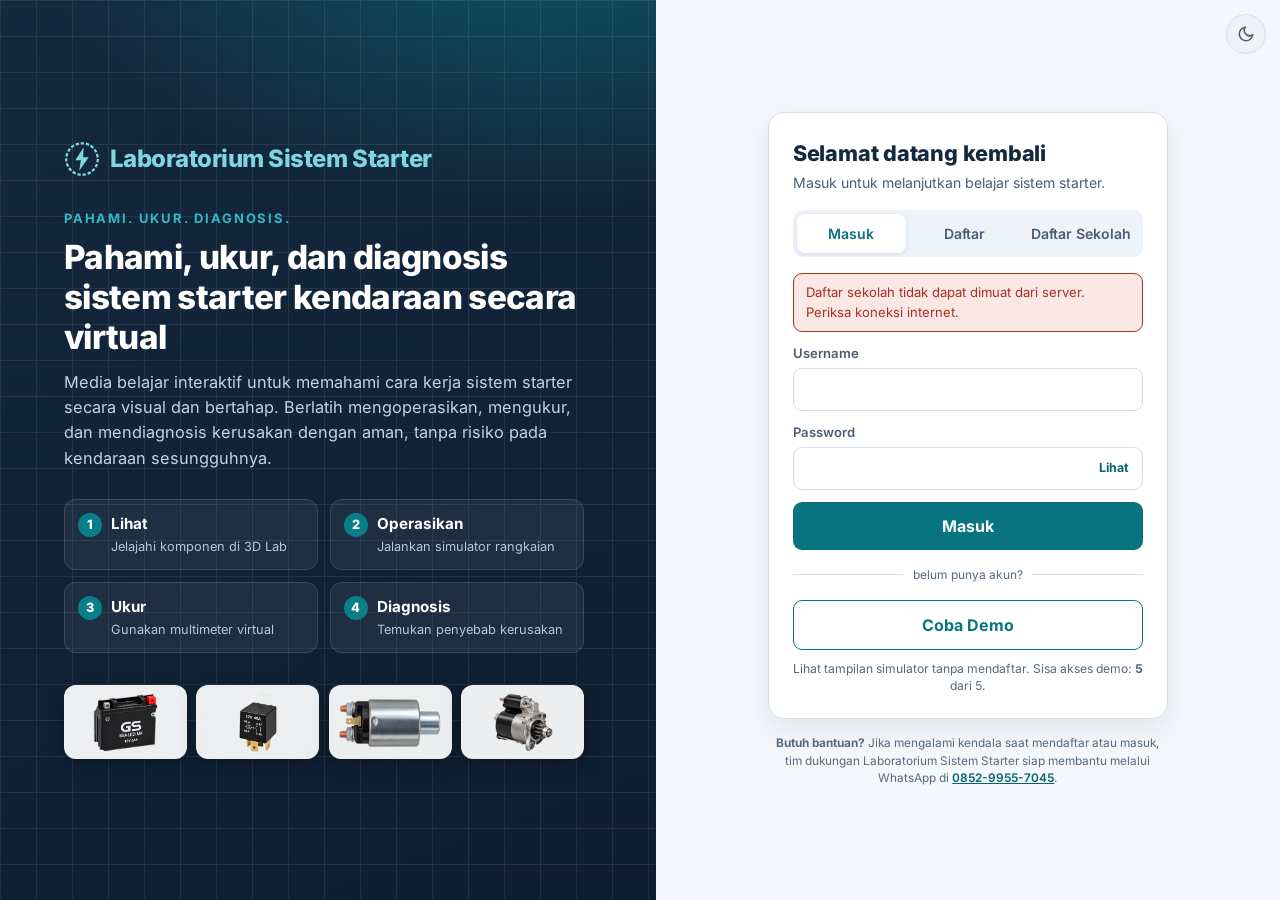
==== commit 68f25758: "Add files via upload" ====
--- a/index.html
+++ b/index.html
@@ -5,6 +5,8 @@
     <meta name="viewport" content="width=device-width, initial-scale=1.0">
     <title>Laboratorium Sistem Starter — Platform Pembelajaran Sistem Kelistrikan Otomotif</title>
     <meta name="theme-color" content="#14283F">
+    <link rel="manifest" href="manifest.webmanifest">
+    <link rel="apple-touch-icon" href="images/icon-192.png">
     <link rel="icon" type="image/svg+xml" href="favicon.svg">
     <link rel="preload" href="fonts/inter-400.woff" as="font" type="font/woff" crossorigin>
     <link rel="preload" href="fonts/inter-700.woff" as="font" type="font/woff" crossorigin>
